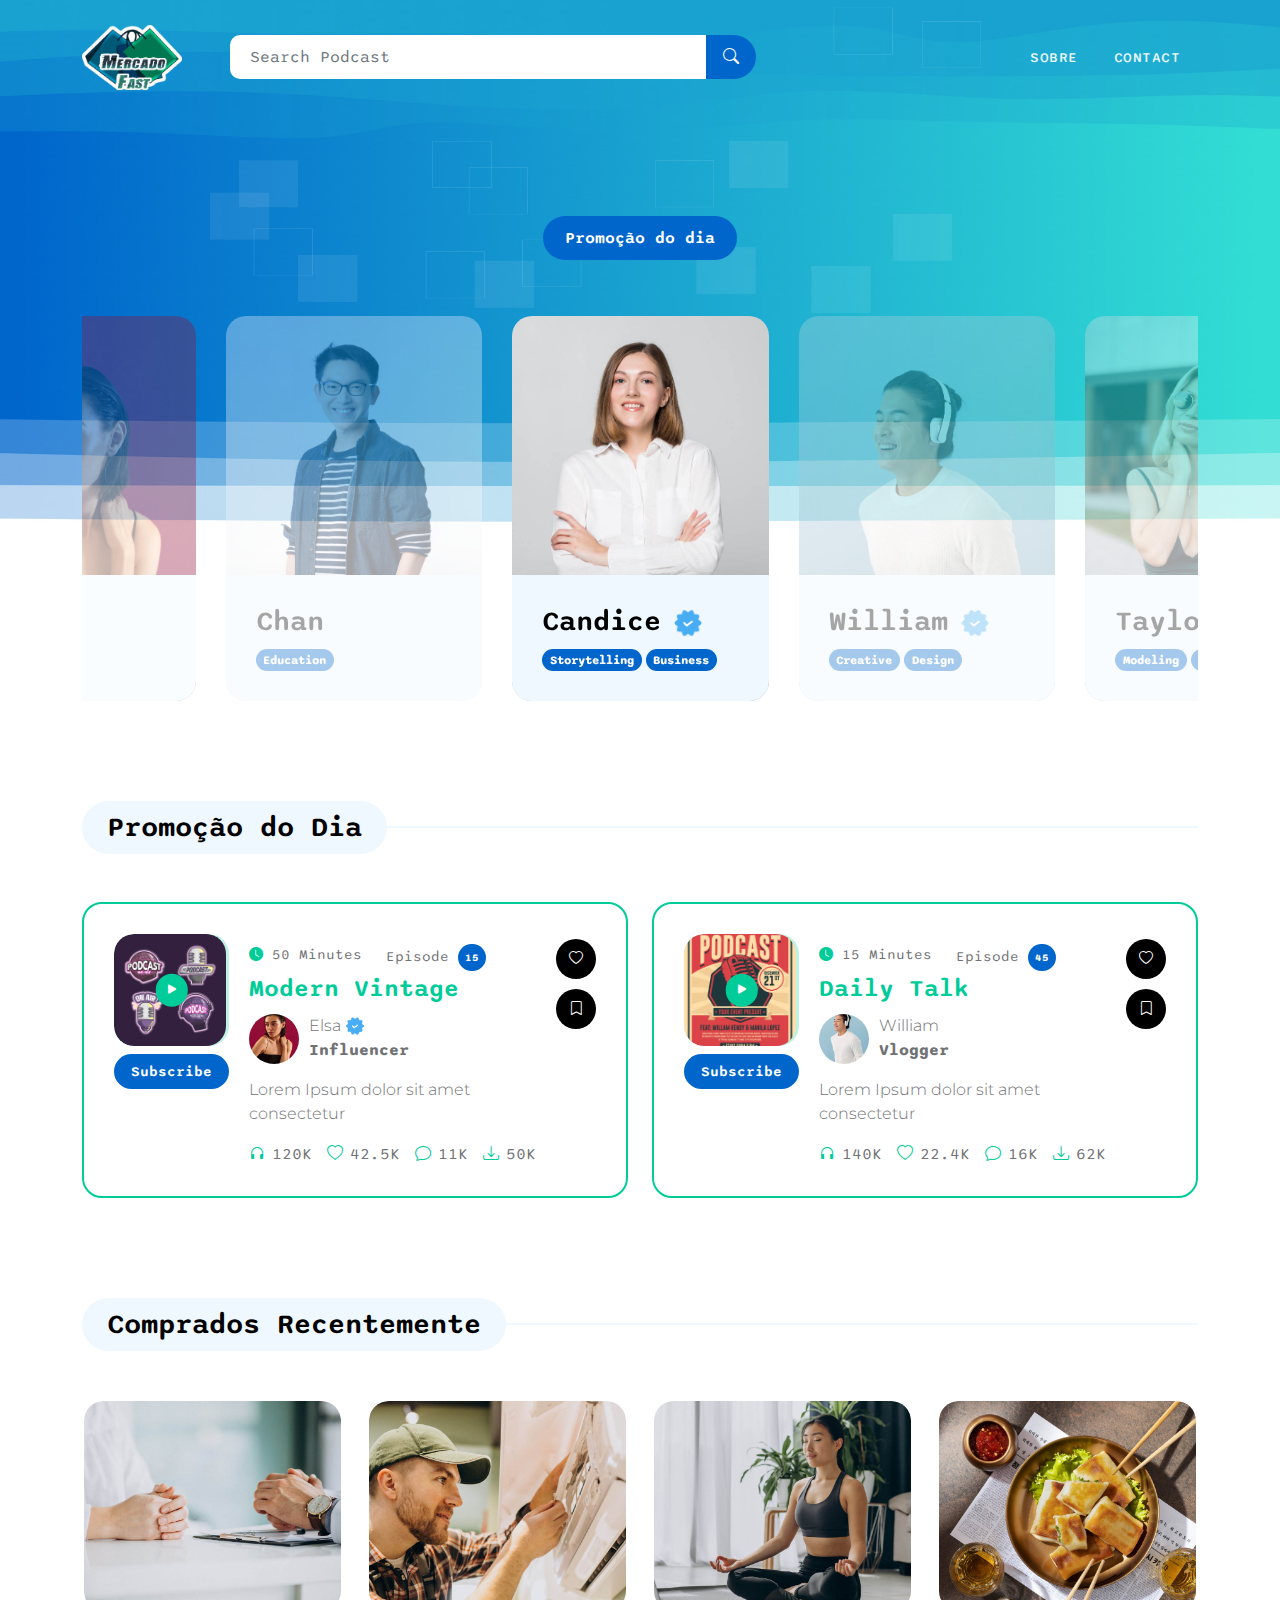
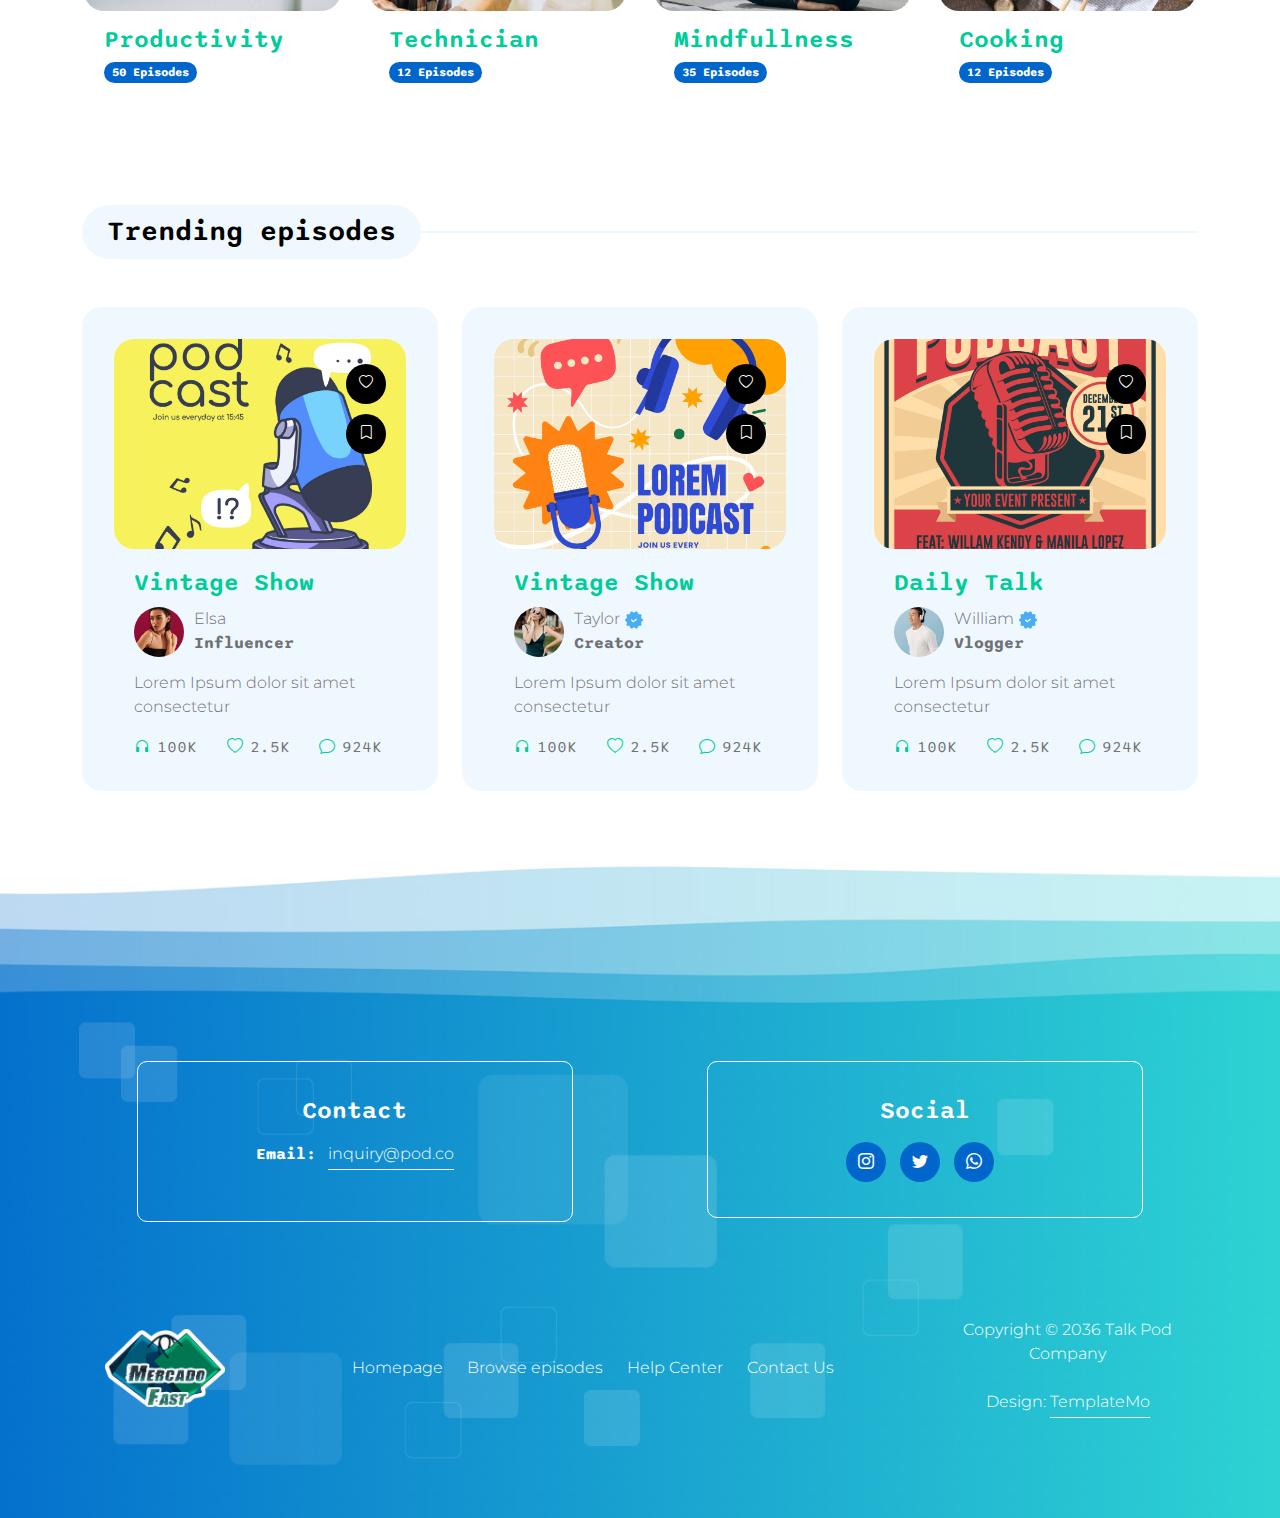
==== index.html @ 04ae6f3b "Edita logo, Edita index (borda sobre Social no footer)" ====
<!doctype html>
<html lang="en">
    <head>
        <meta charset="utf-8">
        <meta name="viewport" content="width=device-width, initial-scale=1">

        <meta name="description" content="">
        <meta name="author" content="www.mercadofast.com.br">

        <title>Mercado Fast</title>

        <!-- CSS FILES -->        
        <link rel="preconnect" href="https://fonts.googleapis.com">
        
        <link rel="preconnect" href="https://fonts.gstatic.com" crossorigin>

        <link href="https://fonts.googleapis.com/css2?family=Montserrat:wght@300;400&family=Sono:wght@200;300;400;500;700&display=swap" rel="stylesheet">
                        
        <link rel="stylesheet" href="css/bootstrap.min.css">

        <link rel="stylesheet" href="css/bootstrap-icons.css">

        <link rel="stylesheet" href="css/owl.carousel.min.css">
        
        <link rel="stylesheet" href="css/owl.theme.default.min.css">

        <link href="css/templatemo-pod-talk.css" rel="stylesheet">
        <!-- Add favicon-->
        

    </head>
    
    <body>

        <main>

            <nav class="navbar navbar-expand-lg">
                <div class="container">
                    <a class="navbar-brand me-lg-5 me-0" href="index.html">
                        <img src="images/logo.png" class="logo-image img-fluid" alt="logo-mercado-fast">
                    </a>

                    <form action="#" method="get" class="custom-form search-form flex-fill me-3" role="search">
                        <div class="input-group input-group-lg">    
                            <input name="search" type="search" class="form-control" id="search" placeholder="Search Podcast" aria-label="Search">

                            <button type="submit" class="form-control" id="submit">
                                <i class="bi-search"></i>
                            </button>
                        </div>
                    </form>
    
                    <button class="navbar-toggler" type="button" data-bs-toggle="collapse" data-bs-target="#navbarNav" aria-controls="navbarNav" aria-expanded="false" aria-label="Toggle navigation">
                        <span class="navbar-toggler-icon"></span>
                </button>
    
                    <div class="collapse navbar-collapse" id="navbarNav">
                        <ul class="navbar-nav ms-lg-auto">
                          
                            <li class="nav-item">
                                <a class="nav-link" href="about.html">Sobre</a>
                            </li>

                            <!-- <li class="nav-item dropdown">
                                <a class="nav-link dropdown-toggle" href="#" id="navbarLightDropdownMenuLink" role="button" data-bs-toggle="dropdown" aria-expanded="false">Pages</a>

                                <ul class="dropdown-menu dropdown-menu-light" aria-labelledby="navbarLightDropdownMenuLink">
                                    <li><a class="dropdown-item" href="listing-page.html">Listing Page</a></li>

                                    <li><a class="dropdown-item" href="detail-page.html">Detail Page</a></li>
                                </ul>
                            </li> -->
    
                            <li class="nav-item">
                                <a class="nav-link" href="contact.html">Contact</a>
                            </li>
                        </ul>

                        <!-- <div class="ms-4">
                            <a href="#section_3" class="btn custom-btn custom-border-btn smoothscroll">Get started</a>
                        </div> -->

                    </div>
                </div>
            </nav>
            

            <section class="hero-section">
                <div class="container">
                    <div class="row">

                        <div class="col-lg-12 col-12">
                            <div class="text-center mb-5 pb-2">
                               <!-- <h1 class="text-white">Listen to Pod Talk</h1> -->

                                <!-- <p class="text-white">Listen it everywhere. Explore your fav podcasts.</p> -->

                                <a href="#section_2" class="btn custom-btn smoothscroll mt-3">Promoção do dia</a>
                            </div>

                            <div class="owl-carousel owl-theme">
                                <div class="owl-carousel-info-wrap item">
                                    <img src="images/profile/smiling-business-woman-with-folded-hands-against-white-wall-toothy-smile-crossed-arms.jpg" class="owl-carousel-image img-fluid" alt="">

                                    <div class="owl-carousel-info">
                                        <h4 class="mb-2">
                                            Candice
                                            <img src="images/verified.png" class="owl-carousel-verified-image img-fluid" alt="">
                                        </h4>

                                        <span class="badge">Storytelling</span>

                                        <span class="badge">Business</span>
                                    </div>

                                    <div class="social-share">
                                        <ul class="social-icon">
                                            <li class="social-icon-item">
                                                <a href="#" class="social-icon-link bi-twitter"></a>
                                            </li>

                                            <li class="social-icon-item">
                                                <a href="#" class="social-icon-link bi-facebook"></a>
                                            </li>
                                        </ul>
                                    </div>
                                </div>

                                <div class="owl-carousel-info-wrap item">
                                    <img src="images/profile/handsome-asian-man-listening-music-through-headphones.jpg" class="owl-carousel-image img-fluid" alt="">

                                    <div class="owl-carousel-info">
                                        <h4 class="mb-2">
                                            William
                                            <img src="images/verified.png" class="owl-carousel-verified-image img-fluid" alt="">
                                        </h4>

                                        <span class="badge">Creative</span>

                                        <span class="badge">Design</span>
                                    </div>

                                    <div class="social-share">
                                        <ul class="social-icon">
                                            <li class="social-icon-item">
                                                <a href="#" class="social-icon-link bi-twitter"></a>
                                            </li>

                                            <li class="social-icon-item">
                                                <a href="#" class="social-icon-link bi-facebook"></a>
                                            </li>

                                            <li class="social-icon-item">
                                                <a href="#" class="social-icon-link bi-pinterest"></a>
                                            </li>
                                        </ul>
                                    </div>
                                </div>

                                <div class="owl-carousel-info-wrap item">
                                    <img src="images/profile/cute-smiling-woman-outdoor-portrait.jpg" class="owl-carousel-image img-fluid" alt="">

                                    <div class="owl-carousel-info">
                                        <h4 class="mb-2">Taylor</h4>

                                        <span class="badge">Modeling</span>

                                        <span class="badge">Fashion</span>
                                    </div>

                                    <div class="social-share">
                                        <ul class="social-icon">
                                            <li class="social-icon-item">
                                                <a href="#" class="social-icon-link bi-twitter"></a>
                                            </li>

                                            <li class="social-icon-item">
                                                <a href="#" class="social-icon-link bi-facebook"></a>
                                            </li>

                                            <li class="social-icon-item">
                                                <a href="#" class="social-icon-link bi-pinterest"></a>
                                            </li>
                                        </ul>
                                    </div>
                                </div>

                                <div class="owl-carousel-info-wrap item">
                                    <img src="images/profile/man-portrait.jpg" class="owl-carousel-image img-fluid" alt="">

                                    <div class="owl-carousel-info">
                                        <h4 class="mb-2">Nick</h4>

                                        <span class="badge">Acting</span>
                                    </div>

                                    <div class="social-share">
                                        <ul class="social-icon">
                                            <li class="social-icon-item">
                                                <a href="#" class="social-icon-link bi-instagram"></a>
                                            </li>

                                            <li class="social-icon-item">
                                                <a href="#" class="social-icon-link bi-youtube"></a>
                                            </li>
                                        </ul>
                                    </div>
                                </div>

                                <div class="owl-carousel-info-wrap item">
                                    <img src="images/profile/woman-posing-black-dress-medium-shot.jpg" class="owl-carousel-image img-fluid" alt="">

                                    <div class="owl-carousel-info">
                                        <h4 class="mb-2">
                                            Elsa
                                            <img src="images/verified.png" class="owl-carousel-verified-image img-fluid" alt="">
                                        </h4>

                                        <span class="badge">Influencer</span>
                                    </div>

                                    <div class="social-share">
                                        <ul class="social-icon">
                                            <li class="social-icon-item">
                                                <a href="#" class="social-icon-link bi-instagram"></a>
                                            </li>

                                            <li class="social-icon-item">
                                                <a href="#" class="social-icon-link bi-youtube"></a>
                                            </li>
                                        </ul>
                                    </div>
                                </div>

                                <div class="owl-carousel-info-wrap item">
                                    <img src="images/profile/smart-attractive-asian-glasses-male-standing-smile-with-freshness-joyful-casual-blue-shirt-portrait-white-background.jpg" class="owl-carousel-image img-fluid" alt="">

                                    <div class="owl-carousel-info">
                                        <h4 class="mb-2">Chan</h4>

                                        <span class="badge">Education</span>
                                    </div>

                                    <div class="social-share">
                                        <ul class="social-icon">
                                            <li class="social-icon-item">
                                                <a href="#" class="social-icon-link bi-linkedin"></a>
                                            </li>

                                            <li class="social-icon-item">
                                                <a href="#" class="social-icon-link bi-whatsapp"></a>
                                            </li>
                                        </ul>
                                    </div>
                                </div>
                            </div>
                        </div>

                    </div>
                </div>
            </section>


            <section class="latest-podcast-section section-padding pb-0" id="section_2">
                <div class="container">
                    <div class="row justify-content-center">

                        <div class="col-lg-12 col-12">
                            <div class="section-title-wrap mb-5">
                                <h4 class="section-title">Promoção do Dia</h4>
                            </div>
                        </div>

                        <div class="col-lg-6 col-12 mb-4 mb-lg-0">
                            <div class="custom-block d-flex">
                                <div class="">
                                    <div class="custom-block-icon-wrap">
                                        <div class="section-overlay"></div>
                                        <a href="detail-page.html" class="custom-block-image-wrap">
                                            <img src="images/podcast/11683425_4790593.jpg" class="custom-block-image img-fluid" alt="">

                                            <a href="#" class="custom-block-icon">
                                                <i class="bi-play-fill"></i>
                                            </a>
                                        </a>
                                    </div>

                                    <div class="mt-2">
                                        <a href="#" class="btn custom-btn">
                                            Subscribe
                                        </a>
                                    </div>
                                </div>

                                <div class="custom-block-info">
                                    <div class="custom-block-top d-flex mb-1">
                                        <small class="me-4">
                                            <i class="bi-clock-fill custom-icon"></i>
                                            50 Minutes
                                        </small>

                                        <small>Episode <span class="badge">15</span></small>
                                    </div>

                                    <h5 class="mb-2">
                                        <a href="detail-page.html">
                                            Modern Vintage
                                        </a>
                                    </h5>

                                    <div class="profile-block d-flex">
                                        <img src="images/profile/woman-posing-black-dress-medium-shot.jpg" class="profile-block-image img-fluid" alt="">

                                        <p>
                                            Elsa
                                            <img src="images/verified.png" class="verified-image img-fluid" alt="">
                                            <strong>Influencer</strong></p>
                                    </div>

                                    <p class="mb-0">Lorem Ipsum dolor sit amet consectetur</p>

                                    <div class="custom-block-bottom d-flex justify-content-between mt-3">
                                        <a href="#" class="bi-headphones me-1">
                                            <span>120k</span>
                                        </a>

                                        <a href="#" class="bi-heart me-1">
                                            <span>42.5k</span>
                                        </a>

                                        <a href="#" class="bi-chat me-1">
                                            <span>11k</span>
                                        </a>

                                        <a href="#" class="bi-download">
                                            <span>50k</span>
                                        </a>
                                    </div>
                                </div>

                                <div class="d-flex flex-column ms-auto">
                                    <a href="#" class="badge ms-auto">
                                        <i class="bi-heart"></i>
                                    </a>

                                    <a href="#" class="badge ms-auto">
                                        <i class="bi-bookmark"></i>
                                    </a>
                                </div>
                            </div>
                        </div>

                        <div class="col-lg-6 col-12">
                            <div class="custom-block d-flex">
                                <div class="">
                                    <div class="custom-block-icon-wrap">
                                        <div class="section-overlay"></div>
                                        <a href="detail-page.html" class="custom-block-image-wrap">
                                            <img src="images/podcast/12577967_02.jpg" class="custom-block-image img-fluid" alt="">

                                            <a href="#" class="custom-block-icon">
                                                <i class="bi-play-fill"></i>
                                            </a>
                                        </a>
                                    </div>

                                    <div class="mt-2">
                                        <a href="#" class="btn custom-btn">
                                            Subscribe
                                        </a>
                                    </div>
                                </div>

                                <div class="custom-block-info">
                                    <div class="custom-block-top d-flex mb-1">
                                        <small class="me-4">
                                            <i class="bi-clock-fill custom-icon"></i>
                                            15 Minutes
                                        </small>

                                        <small>Episode <span class="badge">45</span></small>
                                    </div>

                                    <h5 class="mb-2">
                                        <a href="detail-page.html">
                                            Daily Talk
                                        </a>
                                    </h5>

                                    <div class="profile-block d-flex">
                                        <img src="images/profile/handsome-asian-man-listening-music-through-headphones.jpg" class="profile-block-image img-fluid" alt="">

                                        <p>William
                                            <strong>Vlogger</strong></p>
                                    </div>

                                    <p class="mb-0">Lorem Ipsum dolor sit amet consectetur</p>

                                    <div class="custom-block-bottom d-flex justify-content-between mt-3">
                                        <a href="#" class="bi-headphones me-1">
                                            <span>140k</span>
                                        </a>

                                        <a href="#" class="bi-heart me-1">
                                            <span>22.4k</span>
                                        </a>

                                        <a href="#" class="bi-chat me-1">
                                            <span>16k</span>
                                        </a>

                                        <a href="#" class="bi-download">
                                            <span>62k</span>
                                        </a>
                                    </div>
                                </div>

                                <div class="d-flex flex-column ms-auto">
                                    <a href="#" class="badge ms-auto">
                                        <i class="bi-heart"></i>
                                    </a>

                                    <a href="#" class="badge ms-auto">
                                        <i class="bi-bookmark"></i>
                                    </a>
                                </div>
                            </div>
                        </div>

                    </div>
                </div>
            </section>


            <section class="topics-section section-padding pb-0" id="section_3">
                <div class="container">
                    <div class="row">

                        <div class="col-lg-12 col-12">
                            <div class="section-title-wrap mb-5">
                                <h4 class="section-title">Comprados Recentemente</h4>
                            </div>
                        </div>

                        <div class="col-lg-3 col-md-6 col-12 mb-4 mb-lg-0">
                            <div class="custom-block custom-block-overlay">
                                <a href="detail-page.html" class="custom-block-image-wrap">
                                    <img src="images/topics/physician-consulting-his-patient-clinic.jpg" class="custom-block-image img-fluid" alt="">
                                </a>

                                <div class="custom-block-info custom-block-overlay-info">
                                    <h5 class="mb-1">
                                        <a href="listing-page.html">
                                            Productivity
                                        </a>
                                    </h5>

                                    <p class="badge mb-0">50 Episodes</p>
                                </div>
                            </div>
                        </div>

                        <div class="col-lg-3 col-md-6 col-12 mb-4 mb-lg-0">
                            <div class="custom-block custom-block-overlay">
                                <a href="detail-page.html" class="custom-block-image-wrap">
                                    <img src="images/topics/repairman-doing-air-conditioner-service.jpg" class="custom-block-image img-fluid" alt="">
                                </a>

                                <div class="custom-block-info custom-block-overlay-info">
                                    <h5 class="mb-1">
                                        <a href="listing-page.html">
                                            Technician
                                        </a>
                                    </h5>

                                    <p class="badge mb-0">12 Episodes</p>
                                </div>
                            </div>
                        </div>

                        <div class="col-lg-3 col-md-6 col-12 mb-4 mb-lg-0">
                            <div class="custom-block custom-block-overlay">
                                <a href="detail-page.html" class="custom-block-image-wrap">
                                    <img src="images/topics/woman-practicing-yoga-mat-home.jpg" class="custom-block-image img-fluid" alt="">
                                </a>

                                <div class="custom-block-info custom-block-overlay-info">
                                    <h5 class="mb-1">
                                        <a href="listing-page.html">
                                            Mindfullness
                                        </a>
                                    </h5>

                                    <p class="badge mb-0">35 Episodes</p>
                                </div>
                            </div>
                        </div>

                        <div class="col-lg-3 col-md-6 col-12 mb-4 mb-lg-0">
                            <div class="custom-block custom-block-overlay">
                                <a href="detail-page.html" class="custom-block-image-wrap">
                                    <img src="images/topics/delicious-meal-with-sambal-arrangement.jpg" class="custom-block-image img-fluid" alt="">
                                </a>

                                <div class="custom-block-info custom-block-overlay-info">
                                    <h5 class="mb-1">
                                        <a href="listing-page.html">
                                            Cooking
                                        </a>
                                    </h5>

                                    <p class="badge mb-0">12 Episodes</p>
                                </div>
                            </div>
                        </div>

                    </div>
                </div>
            </section>


            <section class="trending-podcast-section section-padding">
                <div class="container">
                    <div class="row">

                        <div class="col-lg-12 col-12">
                            <div class="section-title-wrap mb-5">
                                <h4 class="section-title">Trending episodes</h4>
                            </div>
                        </div>

                        <div class="col-lg-4 col-12 mb-4 mb-lg-0">
                            <div class="custom-block custom-block-full">
                                <div class="custom-block-image-wrap">
                                    <a href="detail-page.html">
                                        <img src="images/podcast/27376480_7326766.jpg" class="custom-block-image img-fluid" alt="">
                                    </a>
                                </div>

                                <div class="custom-block-info">
                                    <h5 class="mb-2">
                                        <a href="detail-page.html">
                                            Vintage Show
                                        </a>
                                    </h5>

                                    <div class="profile-block d-flex">
                                        <img src="images/profile/woman-posing-black-dress-medium-shot.jpg" class="profile-block-image img-fluid" alt="">

                                        <p>Elsa
                                            <strong>Influencer</strong></p>
                                    </div>

                                    <p class="mb-0">Lorem Ipsum dolor sit amet consectetur</p>

                                    <div class="custom-block-bottom d-flex justify-content-between mt-3">
                                        <a href="#" class="bi-headphones me-1">
                                            <span>100k</span>
                                        </a>

                                        <a href="#" class="bi-heart me-1">
                                            <span>2.5k</span>
                                        </a>

                                        <a href="#" class="bi-chat me-1">
                                            <span>924k</span>
                                        </a>
                                    </div>
                                </div>

                                <div class="social-share d-flex flex-column ms-auto">
                                    <a href="#" class="badge ms-auto">
                                        <i class="bi-heart"></i>
                                    </a>

                                    <a href="#" class="badge ms-auto">
                                        <i class="bi-bookmark"></i>
                                    </a>
                                </div>
                            </div>
                        </div>

                        <div class="col-lg-4 col-12 mb-4 mb-lg-0">
                            <div class="custom-block custom-block-full">
                                <div class="custom-block-image-wrap">
                                    <a href="detail-page.html">
                                        <img src="images/podcast/27670664_7369753.jpg" class="custom-block-image img-fluid" alt="">
                                    </a>
                                </div>

                                <div class="custom-block-info">
                                    <h5 class="mb-2">
                                        <a href="detail-page.html">
                                            Vintage Show
                                        </a>
                                    </h5>

                                    <div class="profile-block d-flex">
                                        <img src="images/profile/cute-smiling-woman-outdoor-portrait.jpg" class="profile-block-image img-fluid" alt="">

                                        <p>
                                            Taylor
                                            <img src="images/verified.png" class="verified-image img-fluid" alt="">
                                            <strong>Creator</strong>
                                        </p>
                                    </div>

                                    <p class="mb-0">Lorem Ipsum dolor sit amet consectetur</p>

                                    <div class="custom-block-bottom d-flex justify-content-between mt-3">
                                        <a href="#" class="bi-headphones me-1">
                                            <span>100k</span>
                                        </a>

                                        <a href="#" class="bi-heart me-1">
                                            <span>2.5k</span>
                                        </a>

                                        <a href="#" class="bi-chat me-1">
                                            <span>924k</span>
                                        </a>
                                    </div>
                                </div>

                                <div class="social-share d-flex flex-column ms-auto">
                                    <a href="#" class="badge ms-auto">
                                        <i class="bi-heart"></i>
                                    </a>

                                    <a href="#" class="badge ms-auto">
                                        <i class="bi-bookmark"></i>
                                    </a>
                                </div>
                            </div>
                        </div>

                        <div class="col-lg-4 col-12">
                            <div class="custom-block custom-block-full">
                                <div class="custom-block-image-wrap">
                                    <a href="detail-page.html">
                                        <img src="images/podcast/12577967_02.jpg" class="custom-block-image img-fluid" alt="">
                                    </a>
                                </div>

                                <div class="custom-block-info">
                                    <h5 class="mb-2">
                                        <a href="detail-page.html">
                                            Daily Talk
                                        </a>
                                    </h5>

                                    <div class="profile-block d-flex">
                                        <img src="images/profile/handsome-asian-man-listening-music-through-headphones.jpg" class="profile-block-image img-fluid" alt="">

                                        <p>
                                            William
                                            <img src="images/verified.png" class="verified-image img-fluid" alt="">
                                            <strong>Vlogger</strong></p>
                                    </div>

                                    <p class="mb-0">Lorem Ipsum dolor sit amet consectetur</p>

                                    <div class="custom-block-bottom d-flex justify-content-between mt-3">
                                        <a href="#" class="bi-headphones me-1">
                                            <span>100k</span>
                                        </a>

                                        <a href="#" class="bi-heart me-1">
                                            <span>2.5k</span>
                                        </a>

                                        <a href="#" class="bi-chat me-1">
                                            <span>924k</span>
                                        </a>
                                    </div>
                                </div>

                                <div class="social-share d-flex flex-column ms-auto">
                                    <a href="#" class="badge ms-auto">
                                        <i class="bi-heart"></i>
                                    </a>

                                    <a href="#" class="badge ms-auto">
                                        <i class="bi-bookmark"></i>
                                    </a>
                                </div>
                            </div>
                        </div>

                    </div>
                </div>
            </section>
        </main>


        <footer class="site-footer text-center">   
            <div class="container text-center">
                <div class="row">

                    <div class="col-lg-6 col-12 mb-6 mb-lg-0 ">
                        
                        <div class="subscribe-form-wrap mb-5">
                            <!-- <h6>Subscribe. Every weekly.</h6>

                            <form class="custom-form subscribe-form" action="#" method="get" role="form">
                                <input type="email" name="subscribe-email" id="subscribe-email" pattern="[^ @]*@[^ @]*" class="form-control" placeholder="Email Address" required="">

                                <div class="col-lg-12 col-12">
                                    <button type="submit" class="form-control" id="submit">Subscribe</button>
                                </div>
                            </form> -->
                            <h5 class="site-footer-title mb-3 ">Contact</h5>

                            <!-- <p class="mb-2"><strong class="d-inline me-2">Phone:</strong> 010-020-0340</p>
                            -->
                            <p>
                                <strong class="d-inline me-2">Email:</strong>
                                <a href="#">inquiry@pod.co</a> 
                            </p>
                        
                        </div>
                   
                    </div>

                    <div class="col-lg-6 col-12 mb-6 mb-lg-0">
                        <!-- ess parte comentada foi copiada para div de cima -->
                        <!-- <h6 class="site-footer-title mb-3 mt-5">Contact</h6>

                        <p class="mb-2"><strong class="d-inline me-2">Phone:</strong> 010-020-0340</p>

                        <p>
                            <strong class="d-inline me-2">Email:</strong>
                            <a href="#">inquiry@pod.co</a> 
                        </p> -->
                       
                        
                            <div class="subscribe-form-wrap">
                                <h5 class="site-footer-title mb-3">Social</h5>
    
                                <ul class="social-icon">
                                    <li class="social-icon-item">
                                        <a href="#" class="social-icon-link bi-instagram"></a>
                                    </li>
    
                                    <li class="social-icon-item">
                                        <a href="#" class="social-icon-link bi-twitter"></a>
                                    </li>
    
                                    <li class="social-icon-item">
                                        <a href="#" class="social-icon-link bi-whatsapp"></a>
                                    </li>
                                </ul>
                                
                            </div>
    
                    </div>

                    <div class="col-lg-3 col-12 mb-3 mb-lg-0">
                        <!-- <h6 class="site-footer-title mb-3">Download Mobile</h6> -->

                        <!-- <div class="site-footer-thumb mb-4 pb-2">
                            <div class="d-flex flex-wrap">
                                <a href="#">
                                    <img src="images/app-store.png" class="me-3 mb-2 mb-lg-0 img-fluid" alt="">
                                </a>

                                <a href="#">
                                    <img src="images/play-store.png" class="img-fluid" alt="">
                                </a>
                            </div>
                        </div> -->
                    </div>

                </div> <!-- fim row -->

            </div> <!-- fim container -->


            <div class="container pt-5">
                <div class="row align-items-center">

                    <div class="col-lg-2 col-md-3 col-12">
                        <a class="navbar-brand" href="index.html">
                            <img src="images/logo.png" class="logo-image img-fluid" alt="templatemo pod talk">
                        </a>
                    </div>

                    <div class="col-lg-7 col-md-9 col-12">
                        <ul class="site-footer-links">
                            <li class="site-footer-link-item">
                                <a href="#" class="site-footer-link">Homepage</a>
                            </li>

                            <li class="site-footer-link-item">
                                <a href="#" class="site-footer-link">Browse episodes</a>
                            </li>

                            <li class="site-footer-link-item">
                                <a href="#" class="site-footer-link">Help Center</a>
                            </li>

                            <li class="site-footer-link-item">
                                <a href="#" class="site-footer-link">Contact Us</a>
                            </li>
                        </ul>
                    </div>

                    <div class="col-lg-3 col-12">
                        <p class="copyright-text mb-0">Copyright © 2036 Talk Pod Company
                        <br><br>
                        Design: <a rel="nofollow" href="https://templatemo.com/page/1" target="_parent">TemplateMo</a></p>
                    </div>
                </div>
            </div>
        </footer>


        <!-- JAVASCRIPT FILES -->
        <script src="js/jquery.min.js"></script>
        <script src="js/bootstrap.bundle.min.js"></script>
        <script src="js/owl.carousel.min.js"></script>
        <script src="js/custom.js"></script>

    </body>
</html>
---- css/templatemo-pod-talk.css ----
/*

TemplateMo 584 Pod Talk

https://templatemo.com/tm-584-pod-talk

*/



/*---------------------------------------
  CUSTOM PROPERTIES ( VARIABLES )             
-----------------------------------------*/
:root {
  --white-color:                  #ffffff;
  --primary-color:                #00CC99;
  --secondary-color:              #0066CC;
  --section-bg-color:             #f0f8ff;
  --custom-btn-bg-color:          #0066CC;
  --custom-btn-bg-hover-color:    #00CC99;
  --dark-color:                   #000000;
  --p-color:                      #717275;
  --border-color:                 #7fffd4;
  --link-hover-color:             #0066CC;

  --body-font-family:             'Montserrat', sans-serif;
  --title-font-family:            'Sono', sans-serif;

  --h1-font-size:                 58px;
  --h2-font-size:                 46px;
  --h3-font-size:                 32px;
  --h4-font-size:                 28px;
  --h5-font-size:                 24px;
  --h6-font-size:                 22px;
  --p-font-size:                  16px;
  --menu-font-size:               14px;

  --border-radius-large:          100px;
  --border-radius-medium:         20px;
  --border-radius-small:          10px;

  --font-weight-light:            300;
  --font-weight-normal:           400;
  --font-weight-medium:           500;
  --font-weight-semibold:         600;
  --font-weight-bold:             700;
}

body {
  background-color: var(--white-color);
  font-family: var(--body-font-family); 
}


/*---------------------------------------
  TYPOGRAPHY               
-----------------------------------------*/

h2,
h3,
h4,
h5,
h6 {
  color: var(--dark-color);
}

h1,
h2,
h3,
h4,
h5,
h6 {
  font-family: var(--title-font-family); 
  font-weight: var(--font-weight-semibold);
}

h1 {
  font-size: var(--h1-font-size);
  font-weight: var(--font-weight-bold);
}

h2 {
  font-size: var(--h2-font-size);
  font-weight: var(--font-weight-bold);
}

h3 {
  font-size: var(--h3-font-size);
}

h4 {
  font-size: var(--h4-font-size);
}

h5 {
  font-size: var(--h5-font-size);
}

h6 {
  font-size: var(--h6-font-size);
}

p {
  color: var(--p-color);
  font-size: var(--p-font-size);
  font-weight: var(--font-weight-light);
}

ul li {
  color: var(--p-color);
  font-size: var(--p-font-size);
  font-weight: var(--font-weight-light);
}

a, 
button {
  touch-action: manipulation;
  transition: all 0.3s;
}

a {
  display: inline-block;
  color: var(--primary-color);
  text-decoration: none;
}

a:hover {
  color: var(--link-hover-color);
}

b,
strong {
  font-weight: var(--font-weight-bold);
}

::selection {
  background-color: var(--primary-color);
  color: var(--white-color);
}


/*---------------------------------------
  SECTION               
-----------------------------------------*/
.section-title-wrap {
  position: relative;
}

.section-title-wrap::after {
  content: "";
  background: var(--section-bg-color);
  width: 100%;
  height: 2px;
  position: absolute;
  top: 50%;
  left: 50%;
  transform: translate(-50%, -50%);
  pointer-events: none;
}

.section-title {
  background: var(--section-bg-color);
  border-radius: var(--border-radius-large);
  display: inline-block;
  position: relative;
  z-index: 2;
  margin-bottom: 0;
  padding: 10px 25px;
}

.section-padding {
  padding-top: 100px;
  padding-bottom: 100px;
}

main {
  position: relative;
  z-index: 1;
}

.section-bg {
  background-color: var(--section-bg-color);
}

.section-overlay {
  background-color: var(--primary-color);
  position: absolute;
  top: 0;
  left: 0;
  pointer-events: none;
  width: 100%;
  height: 100%;
  opacity: 0.85;
}

.section-overlay + .container {
  position: relative;
}


/*---------------------------------------
  CUSTOM ICON COLOR               
-----------------------------------------*/
.custom-icon {
  color: var(--primary-color);
}


/*---------------------------------------
  CUSTOM BUTTON               
-----------------------------------------*/
.custom-btn {
  background: var(--custom-btn-bg-color);
  border: 2px solid transparent;
  border-radius: var(--border-radius-large);
  color: var(--white-color);
  font-family: var(--title-font-family);
  font-size: var(--p-font-size);
  font-weight: var(--font-weight-semibold);
  line-height: normal;
  transition: all 0.3s;
  padding: 10px 20px;
}

.custom-btn:hover {
  background: var(--custom-btn-bg-hover-color);
  color: var(--white-color);
}

.custom-border-btn {
  background: transparent;
  border: 2px solid var(--custom-btn-bg-color);
  color: var(--custom-btn-bg-color);
}

.custom-border-btn:hover {
  background: var(--custom-btn-bg-color);
  border-color: transparent;
  color: var(--primary-color);
}

.custom-btn-bg-white {
  border-color: var(--white-color);
  color: var(--white-color);
}


/*---------------------------------------
  SITE HEADER              
-----------------------------------------*/
.site-header {
  background-image: url('../images/templatemo-wave-header.jpg'), linear-gradient(#348CD2, #FFFFFF);;
  background-repeat: no-repeat;
  background-size: cover;
  background-position: center;
  min-height: 480px;
  position: relative;
}

.site-header h2 {
  color: var(--white-color);
}


/*---------------------------------------
  NAVIGATION              
-----------------------------------------*/
.navbar {
  background-color: transparent;
  position: absolute;
  top: 0;
  right: 0;
  left: 0;
  z-index: 9;
  padding-top: 20px;
  padding-bottom: 20px;
}

.navbar .navbar-brand,
.navbar .navbar-brand:hover {
  color: var(--white-color);
}

.navbar .logo-image {
  width: 100px;
}

.logo-image {
  width: 120px;
  height: auto;
}

.navbar-brand,
.navbar-brand:hover {
  font-size: var(--h3-font-size);
  font-weight: var(--font-weight-bold);
  display: inline-block;
}

.navbar-brand span {
  font-family: var(--title-font-family);
}

.navbar-nav .nav-link {
  display: inline-block;
  color: var(--section-bg-color);
  font-family: var(--title-font-family); 
  font-size: var(--menu-font-size);
  font-weight: var(--font-weight-medium);
  text-transform: uppercase;
  letter-spacing: 0.5px;
  position: relative;
  padding-top: 15px;
  padding-bottom: 15px;
}

.navbar-expand-lg .navbar-nav .nav-link {
  padding-right: 18px;
  padding-left: 18px;
}

.navbar-nav .nav-link.active, 
.navbar-nav .nav-link:hover {
  color: var(--secondary-color);
}

.navbar .dropdown-menu {
  background: var(--white-color);
  box-shadow: 0 1rem 3rem rgba(0,0,0,.175);
  border: 0;
  display: inherit;
  opacity: 0;
  min-width: 9rem;
  margin-top: 20px;
  padding: 13px 0 10px 0;
  transition: all 0.3s;
  pointer-events: none;
}

.navbar .dropdown-menu::before {
  content: "";
  width: 0;
  height: 0;
  border-left: 20px solid transparent;
  border-right: 20px solid transparent;
  border-bottom: 15px solid var(--white-color);
  position: absolute;
  top: -10px;
  left: 10px;
}

.navbar .dropdown-item {
  display: inline-block;
  color: var(--p-bg-color);
  font-family: var(--title-font-family); 
  font-size: var(--menu-font-size);
  font-weight: var(--font-weight-medium);
  text-transform: uppercase;
  letter-spacing: 0.5px;
  position: relative;
}

.navbar .dropdown-item.active, 
.navbar .dropdown-item:active,
.navbar .dropdown-item:focus, 
.navbar .dropdown-item:hover {
  background: transparent;
  color: var(--secondary-color);
}

.navbar .dropdown-toggle::after {
  content: "\f282";
  display: inline-block;
  font-family: bootstrap-icons !important;
  font-size: var(--menu-font-size);
  font-style: normal;
  font-weight: normal !important;
  font-variant: normal;
  text-transform: none;
  line-height: 1;
  vertical-align: -.125em;
  -webkit-font-smoothing: antialiased;
  -moz-osx-font-smoothing: grayscale;
  position: relative;
  left: 2px;
  border: 0;
}

@media screen and (min-width: 992px) {
  .navbar .dropdown:hover .dropdown-menu {
    opacity: 1;
    margin-top: 0;
    pointer-events: auto;
  }
}

.navbar .custom-border-btn {
  border-color: var(--white-color);
  color: var(--white-color);
}

.navbar .custom-border-btn:hover {
  background: var(--white-color);
  color: var(--secondary-color);
}

.navbar-toggler {
  border: 0;
  padding: 0;
  cursor: pointer;
  margin: 0;
  width: 30px;
  height: 35px;
  outline: none;
}

.navbar-toggler:focus {
  outline: none;
  box-shadow: none;
}

.navbar-toggler[aria-expanded="true"] .navbar-toggler-icon {
  background: transparent;
}

.navbar-toggler[aria-expanded="true"] .navbar-toggler-icon:before,
.navbar-toggler[aria-expanded="true"] .navbar-toggler-icon:after {
  transition: top 300ms 50ms ease, -webkit-transform 300ms 350ms ease;
  transition: top 300ms 50ms ease, transform 300ms 350ms ease;
  transition: top 300ms 50ms ease, transform 300ms 350ms ease, -webkit-transform 300ms 350ms ease;
  top: 0;
}

.navbar-toggler[aria-expanded="true"] .navbar-toggler-icon:before {
  transform: rotate(45deg);
}

.navbar-toggler[aria-expanded="true"] .navbar-toggler-icon:after {
  transform: rotate(-45deg);
}

.navbar-toggler .navbar-toggler-icon {
  background: var(--white-color);
  transition: background 10ms 300ms ease;
  display: block;
  width: 30px;
  height: 2px;
  position: relative;
}

.navbar-toggler .navbar-toggler-icon:before,
.navbar-toggler .navbar-toggler-icon:after {
  transition: top 300ms 350ms ease, -webkit-transform 300ms 50ms ease;
  transition: top 300ms 350ms ease, transform 300ms 50ms ease;
  transition: top 300ms 350ms ease, transform 300ms 50ms ease, -webkit-transform 300ms 50ms ease;
  position: absolute;
  right: 0;
  left: 0;
  background: var(--white-color);
  width: 30px;
  height: 2px;
  content: '';
}

.navbar-toggler .navbar-toggler-icon::before {
  top: -8px;
}

.navbar-toggler .navbar-toggler-icon::after {
  top: 8px;
}


/*---------------------------------------
  CAROUSEL        
-----------------------------------------*/
.hero-section {
  background-image: url('../images/templatemo-wave-banner.jpg'), linear-gradient(#348CD2, #FFFFFF);
  background-repeat: no-repeat;
  background-size: 108% 76%;
  background-position: top;
  padding-top: 200px;
}

.owl-carousel {
  text-align: center;
}

.owl-carousel-image {
  display: block;
}

.owl-carousel .owl-item .owl-carousel-verified-image {
  display: inline-block;
  width: 30px;
  height: auto;
  position: relative;
  right: 5px;
}

.verified-image {
  display: inline-block;
  width: 20px;
  height: auto;
}

.owl-carousel .owl-item {
  opacity: 0.35;
}

.owl-carousel .owl-item.active.center {
  opacity: 1;
}

.owl-carousel-info-wrap {
  border-radius: var(--border-radius-medium);
  position: relative;
  overflow: hidden;
  text-align: left;
}

.owl-carousel-info {
  background-color: var(--section-bg-color);
  box-shadow: 0 1rem 3rem rgba(0,0,0,.175);
  position: absolute;
  bottom: 0;
  right: 0;
  left: 0;
  padding: 30px;
}

.badge {
  background-color: var(--custom-btn-bg-color);
  font-family: var(--title-font-family);
  border-radius: var(--border-radius-large);
  color: var(--white-color);
  padding-bottom: 5px;
}

.owl-carousel-info-wrap .social-share,
.team-thumb .social-share {
  position: absolute;
  right: 0;
  bottom: 0;
}

.owl-carousel-info-wrap .social-icon,
.team-thumb .social-icon {
  opacity: 0;
  transition: all 0.3s ease;
  transform: translateX(0);
  padding-right: 20px;
  padding-left: 20px;
}

.owl-carousel .owl-item.active.center .owl-carousel-info-wrap:hover .social-icon,
.team-thumb:hover .social-icon {
  transform: translateY(-100%);
  opacity: 1;
}

.owl-carousel-info-wrap .social-icon-item,
.owl-carousel-info-wrap .social-icon-link,
.team-thumb .social-icon-item,
.team-thumb .social-icon-link {
  display: block;
  margin-bottom: 10px;
  margin-left: auto;
}

.owl-carousel-info-wrap .social-icon-link {
  margin-top: 5px;
  margin-bottom: 5px;
}

.owl-carousel .owl-dots {
  background-color: var(--white-color);
  box-shadow: 0 1rem 3rem rgba(0,0,0,.175);
  border-radius: var(--border-radius-large);
  display: none; /*inline-block */
  margin: auto;
  margin-top: 40px;
  padding: 15px 25px;
  padding-bottom: 40px;
}

.owl-theme .owl-nav.disabled+.owl-dots {
  margin-top: 40px;
}

.owl-theme .owl-dots .owl-dot.active span, 
.owl-theme .owl-dots .owl-dot:hover span {
  background: var(--secondary-color);
}


/*---------------------------------------
  CUSTOM BLOCK              
-----------------------------------------*/
.custom-block {
  border: 2px solid var(--primary-color);
  border-radius: var(--border-radius-medium);
  position: relative;
  overflow: hidden;
  padding: 30px;
  transition: all 0.3s ease;
}

.custom-block:hover {
  background: var(--white-color);
  box-shadow: 0 1rem 3rem rgba(0,0,0,.175);
  border-color: transparent;
  transform: translateY(-3px);
}

.custom-block-info {
  display: block;
  padding: 10px 20px;
  padding-bottom: 0;
}

.custom-block-image-wrap {
  position: relative;
  display: block;
  height: 100%;
}

.custom-block-image-wrap > a {
  display: block;
}

.custom-block-image {
  border-radius: var(--border-radius-medium);
  display: block;
  width: 112px;
  height: 112px;
  object-fit: cover;
}

.custom-block-image-detail-page .custom-block-image {
  width: 100%;
  height: 212px;
}

.custom-block .custom-block-icon {
  position: absolute;
  top: 50%;
  left: 50%;
  transform: translate(-50%, -50%);
}

.custom-block-icon-wrap {
  border-radius: var(--border-radius-medium);
  position: relative;
  overflow: hidden;
}

.custom-block-icon-wrap .section-overlay {
  opacity: 0.25;
}

.custom-block-btn-group {
  position: absolute;
  bottom: 0;
  right: 0;
  left: 0;
  margin: 20px;
}

.custom-block-btn-group .custom-block-icon {
  position: relative;
  top: 0;
  left: 0;
  transform: none;
}

.custom-block-icon {
  background: var(--primary-color);
  border-radius: var(--border-radius-medium);
  font-size: var(--p-font-size);
  color: var(--white-color);
  text-align: center;
  width: 32.5px;
  height: 32.5px;
  line-height: 32.5px;
  transition: all 0.3s;
}

.custom-block-icon:hover {
  background: var(--secondary-color);
  color: var(--white-color);
}

.custom-block .custom-btn {
  font-size: var(--menu-font-size);
  padding: 7px 15px;
}

.custom-block .custom-block-info + div .badge {
  background-color: var(--dark-color);
  color: var(--white-color);
  border-radius: 50px !important;
  font-size: var(--menu-font-size);
  display: flex;
  justify-content: center;
  text-align: center;
  width: 40px;
  height: 40px;
  line-height: 30px;
  margin-top: 5px;
  margin-bottom: 5px;
}

.custom-block .custom-block-info + div .badge:hover {
  background-color: var(--secondary-color);
}

.custom-block-full {
  background-color: var(--section-bg-color);
  border-color: transparent;
}

.custom-block-full:hover {
  border-color: var(--primary-color);
}

.custom-block-full .custom-block-info {
  padding: 20px;
  padding-bottom: 0;
}

.custom-block-full .custom-block-image {
  width: 100%;
  height: 210px;
}

.custom-block-full .social-share {
  position: absolute;
  top: 0;
  right: 0;
  margin: 50px;
}

.custom-block-top small {
  color: var(--p-color);
  font-family: var(--title-font-family);
}

.custom-block-top .badge {
  background-color: var(--secondary-color);
  color: var(--white-color);
  display: inline-block;
  vertical-align: middle;
  height: 26.64px;
  line-height: 20px;
}

.custom-block-bottom a:hover span {
  color: var(--primary-color);
}

.custom-block-bottom a span {
  font-family: var(--title-font-family);
  color: var(--p-color);
  text-transform: uppercase;
  margin-left: 3px;
}

.custom-block-overlay {
  border-color: transparent;
  padding: 0;
}

.custom-block-overlay .custom-block-image {
  margin: auto;
  width: 100%;
  height: 210px;
  transition: all 0.3s;
}

.custom-block-overlay:hover .custom-block-image {
  padding: 15px;
  padding-bottom: 0;
}

.custom-block-overlay-info {
  padding: 15px 20px 20px 20px;
}


/*---------------------------------------
  PROIFLE BLOCK               
-----------------------------------------*/
.profile-block {
  margin-top: 10px;
}

.profile-block-image {
  border-radius: var(--border-radius-large);
  width: 50px;
  height: 50px;
  object-fit: cover;
  margin-right: 10px;
}

.profile-block p strong {
  display: block;
  font-family: var(--title-font-family);
}

.profile-detail-block {
  border: 1px solid #dee2e6;
  border-radius: var(--border-radius-large);
  padding: 25px 35px;
}

.profile-detail-block p {
  margin-bottom: 0;
}


/*---------------------------------------
  ABOUT & TEAM SECTION               
-----------------------------------------*/
.about-image {
  border-radius: var(--border-radius-medium);
  display: block;
}

.team-thumb {
  border-radius: var(--border-radius-medium);
  position: relative;
  overflow: hidden;
}

.team-info {
  background-color: var(--white-color);
  position: absolute;
  bottom: 0;
  right: 0;
  left: 0;
  padding: 30px;
}


/*---------------------------------------
  PAGINATION               
-----------------------------------------*/
.pagination {
  border: 1px solid #dee2e6;
  border-radius: var(--border-radius-large);
  padding: 20px;
}

.page-link {
  border: 0;
  border-radius: var(--border-radius-small);
  color: var(--p-color);
  font-family: var(--title-font-family);
  margin: 0 5px;
  padding: 10px 20px;
}

.page-link:hover,
.page-item:first-child .page-link:hover,
.page-item:last-child .page-link:hover {
  background-color: var(--secondary-color);
  color: var(--white-color);
}

.page-item:first-child .page-link {
  margin-right: 10px;
}

.active>.page-link, .page-link.active {
  background-color: var(--secondary-color);
  border-color: var(--secondary-color);
}


/*---------------------------------------
  CONTACT               
-----------------------------------------*/
.contact-info p strong {
  font-family: var(--title-font-family);
  min-width: 90px;
}

.contact-info p a {
  color: var(--p-color);
  border-bottom: 1px solid;
  padding-bottom: 3px;
}

.contact-info p a:hover {
  color: var(--secondary-color);
}

.google-map {
  border-radius: var(--border-radius-medium);
}

.contact-form .form-floating>textarea {
  border-radius: var(--border-radius-medium);
  height: 150px;
}


/*---------------------------------------
  SUBSCRIBE FORM               
-----------------------------------------*/
.subscribe-form-wrap {
  border: 1px solid var(--white-color);
  border-radius: var(--border-radius-small);
  width: 80%;
  text-align: center;
  display: inline-block;
  top: 12px;
  padding: 35px;
}

.subscribe-form-wrap h6 {
  background: var(--white-color);
  border-radius: var(--border-radius-medium);
  color: var(--primary-color);
  text-align: center;
  position: relative;
  bottom: 55px;
  margin-bottom: -25px;
  padding: 8px;
}

.subscribe-form #subscribe-email {
  border: 0;
  border-radius: 10px 10px 0 0;
  margin-bottom: 0;
}

.subscribe-form #submit {
  border-radius: 0 0 10px 10px;
}


/*---------------------------------------
  CUSTOM FORM               
-----------------------------------------*/
.custom-form .form-control {
  border-radius: var(--border-radius-small);
  color: var(--p-color);
  font-family: var(--title-font-family);
  font-size: var(--p-font-size);
  margin-bottom: 24px;
  padding-top: 10px;
  padding-bottom: 10px;
  padding-left: 20px;
  outline: none;
}

.form-floating>label {
  padding-left: 20px;
}

.custom-form button[type="submit"] {
  background: var(--custom-btn-bg-color);
  border: none;
  border-radius: var(--border-radius-large);
  color: var(--white-color);
  font-family: var(--title-font-family);
  font-size: var(--p-font-size);
  font-weight: var(--font-weight-semibold);
  transition: all 0.3s;
  margin-bottom: 0;
}

.custom-form button[type="submit"]:hover,
.custom-form button[type="submit"]:focus {
  background: var(--custom-btn-bg-hover-color);
  border-color: transparent;
}


/*---------------------------------------
  SEARCH FORM               
-----------------------------------------*/
.search-form .form-control {
  border: 0;
  margin-bottom: 0;
}

.search-form button[type="submit"] {
  background: var(--secondary-color);
  border-color: var(--secondary-color);
  max-width: 50px;
  height: 100%;
  padding-left: 15px;
}

.search-form button[type="submit"]:hover {
  background: var(--primary-color);
}


/*---------------------------------------
  SITE FOOTER              
-----------------------------------------*/
.site-footer {
  background-image: url('../images/templatemo-wave-footer.jpg'), linear-gradient(#FFFFFF, #348CD2);
  background-repeat: no-repeat;
  background-size: cover;
  background-position: center;
  margin-top: -80px;
  padding-top: 100px;
  padding-bottom: 150px;
}

.site-footer > .container {
  position: relative;
  top: 50px;
  padding-top: 100px;
}

.site-footer-title,
.site-footer p {
  color: var(--white-color);
}

.site-footer p strong {
  font-family: var(--title-font-family);
}

.site-footer p a {
  color: var(--white-color);
  border-bottom: 1px solid;
  padding-bottom: 3px;
}

.site-footer p a:hover {
  color: var(--secondary-color);
}

.site-footer-thumb a img {
  display: block;
  width: 120px;
  min-width: 120px;
  height: auto;
}

.site-footer-links {
  margin-bottom: 0;
  padding-left: 0;
}

.site-footer-link-item {
  display: inline-block;
  list-style: none;
  margin-right: 10px;
  margin-left: 10px;
}

.site-footer-link {
  color: var(--white-color);
  font-size: var(--p-font-size);
  line-height: inherit;
}


/*---------------------------------------
  SOCIAL ICON               
-----------------------------------------*/
.social-icon {
  margin: 0;
  padding: 0;
}

.social-icon-item {
  list-style: none;
  display: inline-block;
  vertical-align: top;
}

.social-icon-link {
  background: var(--secondary-color);
  border-radius: var(--border-radius-large);
  color: var(--white-color);
  font-size: var(--p-font-size);
  display: block;
  margin-right: 10px;
  text-align: center;
  width: 40px;
  height: 40px;
  line-height: 40px;
  transition: background 0.2s, color 0.2s;
}

.social-icon-link:hover {
  background: var(--primary-color);
  color: var(--white-color);
}


/*---------------------------------------
  RESPONSIVE STYLES               
-----------------------------------------*/
@media screen and (min-width: 2160px) {
	.hero-section {
	  background-size: 100% 90%;
	}
}


@media screen and (min-width: 1600px) {
  .site-footer {
    padding-top: 250px;
  }
}

@media screen and (max-width: 1240px) {
	.hero-section {
	  background-size: 116%;
	}
}



@media screen and (max-width: 991px) {
  .site-footer-title{
    margin-top: 5%;

  }

  h1 {
    font-size: 48px;
  }

  h2 {
    font-size: 36px;
  }

  h3 {
    font-size: 32px;
  }

  h4 {
    font-size: 28px;
  }

  h5 {
    font-size: 20px;
  }

  h6 {
    font-size: 18px;
  }
  
  .hero-section {
	  background-size: 160% 66%; 
	
	}

  .section-padding {
    padding-top: 50px;
    padding-bottom: 50px;
  }

  .navbar-nav {
    background-color: rgba(255, 255, 255, 1.1);
    border-radius: var(--border-radius-medium);
    padding: 30px;
  }

  .navbar-nav .nav-link {
    padding: 5px 0;
    color: var(--primary-color);
  }

  .navbar-nav .dropdown-menu {
    position: relative;
    left: 10px;
    opacity: 1;
    pointer-events: auto;
    max-width: 155px;
    margin-top: 10px;
    margin-bottom: 15px;
  }

  .navbar-expand-lg .navbar-nav {
    padding-bottom: 20px;
  }

  .nav-tabs .nav-link:first-child {
    margin-right: 5px;
  }

  .nav-tabs .nav-link {
    font-size: var(--copyright-font-size);
    padding: 10px;
  }

  .copyright-text {
    text-align: center;
  }

  .site-footer {
    margin-top: -200px;
    padding-top: 200px;
    padding-bottom: 100px;
  }
}

@media screen and (max-width: 540px) {
	.hero-section {
  		background-size: 180% 65%;
	}

  .custom-block .custom-block-top {
    flex-direction: column;
  }

  .custom-block .custom-block-top small:last-child {
    margin-top: 10px;
    margin-bottom: 10px;
  }
}

@media screen and (max-width: 480px) {
  h1 {
    font-size: 36px;
  }

  h2 {
    font-size: 28px;
  }

  h3 {
    font-size: 26px;
  }

  h4 {
    font-size: 22px;
  }

  h5 {
    font-size: 20px;
  }
}


@media screen and (max-width: 414px) {
  .search-form {
    max-width: 200px;
  }

}
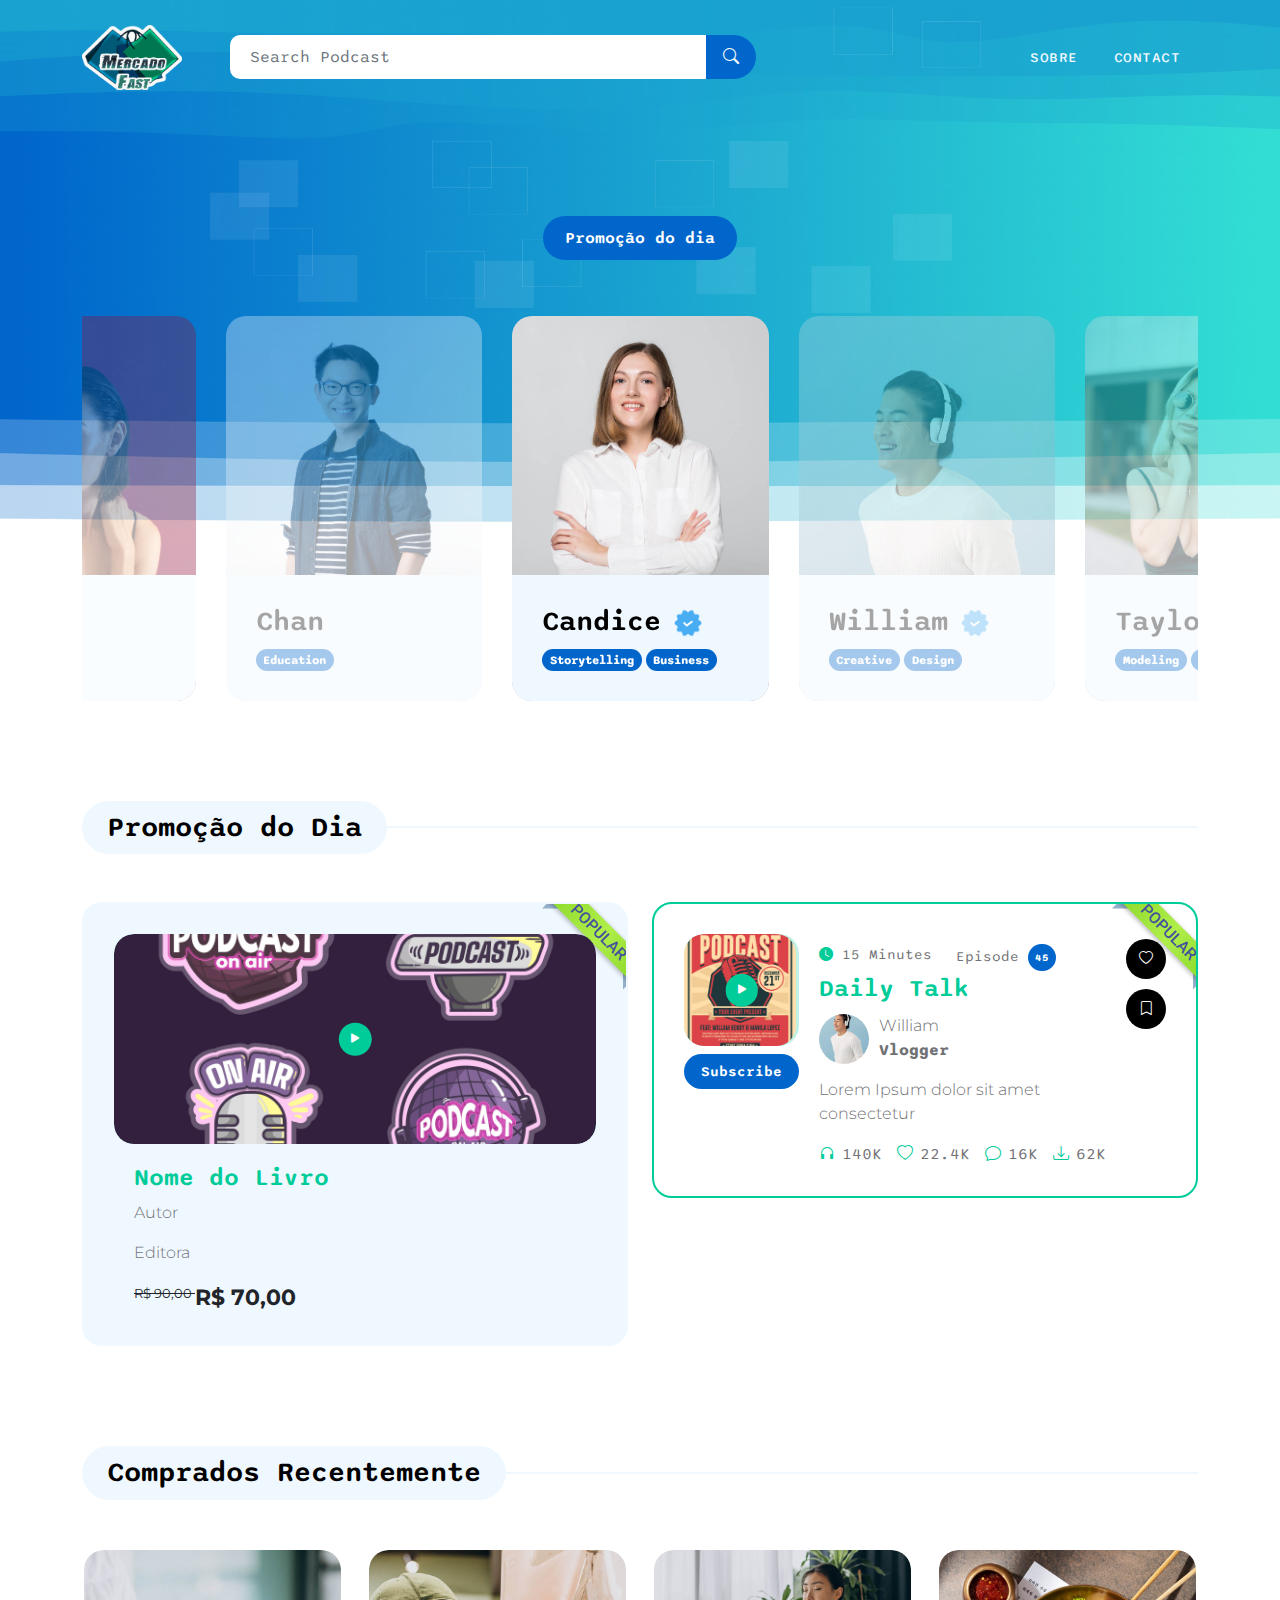
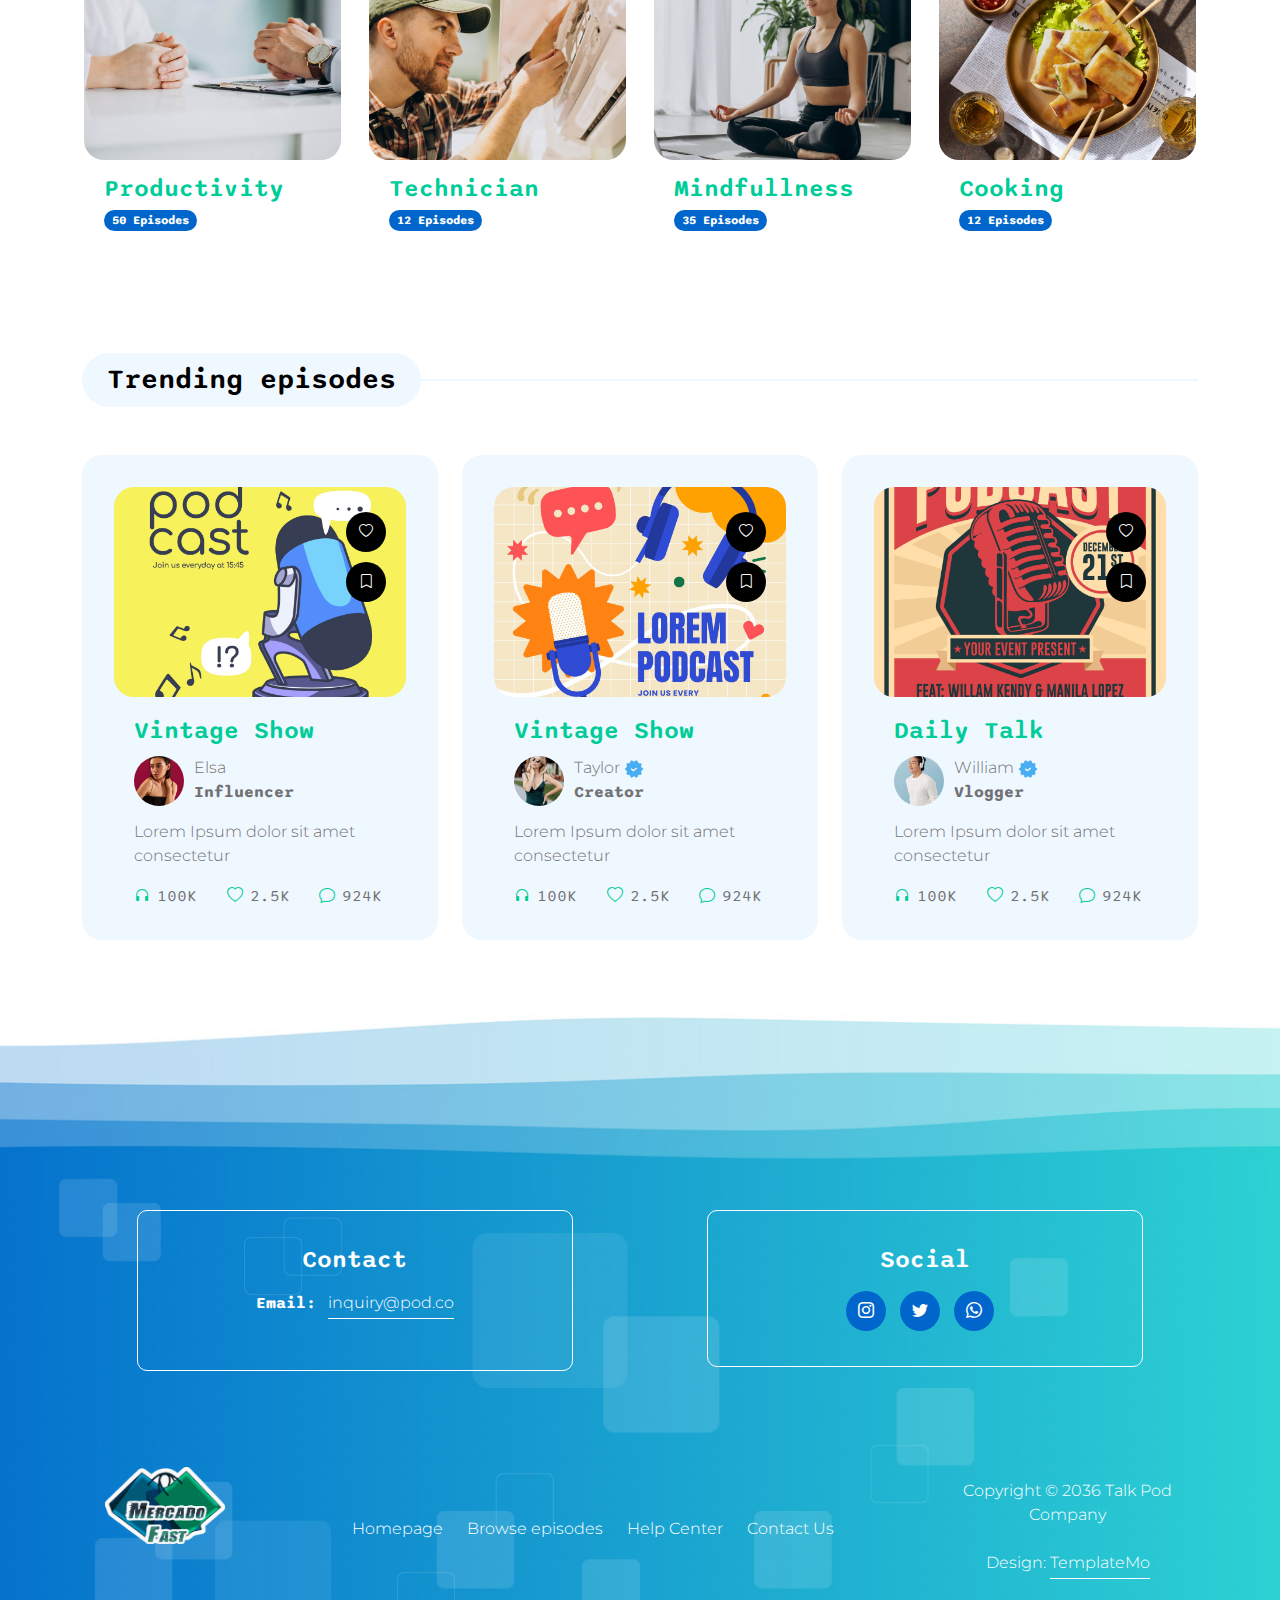
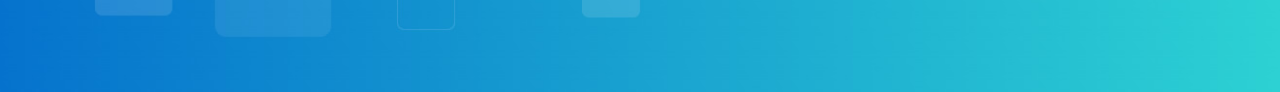
==== commit 5873980c: "Personaliza Card, Adiciona Etiqueta Popular" ====
--- a/index.html
+++ b/index.html
@@ -24,7 +24,7 @@
         
         <link rel="stylesheet" href="css/owl.theme.default.min.css">
 
-        <link href="css/templatemo-pod-talk.css" rel="stylesheet">
+        <link href="css/mercadofast.css" rel="stylesheet">
         <!-- Add favicon-->
         
 
@@ -271,87 +271,118 @@
                             </div>
                         </div>
 
-                        <div class="col-lg-6 col-12 mb-4 mb-lg-0">
-                            <div class="custom-block d-flex">
-                                <div class="">
-                                    <div class="custom-block-icon-wrap">
-                                        <div class="section-overlay"></div>
-                                        <a href="detail-page.html" class="custom-block-image-wrap">
-                                            <img src="images/podcast/11683425_4790593.jpg" class="custom-block-image img-fluid" alt="">
-
-                                            <a href="#" class="custom-block-icon">
-                                                <i class="bi-play-fill"></i>
+                        <!-- #Card 1 -->
+                    
+                            
+                            <div class="col-lg-6 col-12 mb-4 mb-lg-0 ">
+                            
+                                <div class="custom-block custom-block-full">
+                                    <div class="popular">
+                                        <img src="/images/popular.svg">
+                                    </div>
+                                    <div class="">
+                                        <div class="custom-block-icon-wrap">
+                                            <div class="section-overlay"></div>
+                                            <a href="detail-page.html" class="custom-block-image-wrap">
+                                                <img src="images/podcast/11683425_4790593.jpg" class="custom-block-image img-fluid" alt="">
+
+                                                <a href="#" class="custom-block-icon">
+                                                    <i class="bi-play-fill"></i>
+                                                </a>
                                             </a>
-                                        </a>
-                                    </div>
-
-                                    <div class="mt-2">
-                                        <a href="#" class="btn custom-btn">
-                                            Subscribe
-                                        </a>
-                                    </div>
-                                </div>
-
-                                <div class="custom-block-info">
-                                    <div class="custom-block-top d-flex mb-1">
-                                        <small class="me-4">
-                                            <i class="bi-clock-fill custom-icon"></i>
-                                            50 Minutes
-                                        </small>
-
-                                        <small>Episode <span class="badge">15</span></small>
-                                    </div>
-
-                                    <h5 class="mb-2">
-                                        <a href="detail-page.html">
-                                            Modern Vintage
-                                        </a>
-                                    </h5>
-
-                                    <div class="profile-block d-flex">
-                                        <img src="images/profile/woman-posing-black-dress-medium-shot.jpg" class="profile-block-image img-fluid" alt="">
-
+                                        </div>
+
+                                        <!-- <div class="mt-2">
+                                            <a href="#" class="btn custom-btn">
+                                                Subscribe
+                                            </a>
+                                        </div> -->
+                                    </div>
+
+                                    <!-- <div class="custom-block-info">
+                                        <div class="custom-block-top d-flex mb-1">
+                                            <small class="me-4">
+                                                <i class="bi-clock-fill custom-icon"></i>
+                                                50 Minutes
+                                            </small>
+
+                                            <small>Episode <span class="badge">15</span></small>
+                                        </div>
+
+                                        <h5 class="mb-2">
+                                            <a href="detail-page.html">
+                                                Modern Vintage
+                                            </a>
+                                        </h5>
+
+                                        <div class="profile-block d-flex">
+                                            <img src="images/profile/woman-posing-black-dress-medium-shot.jpg" class="profile-block-image img-fluid" alt="">
+
+                                            <p>
+                                                Elsa
+                                                <img src="images/verified.png" class="verified-image img-fluid" alt="">
+                                                <strong>Influencer</strong>
+                                            </p>
+                                        </div>
+
+                                        <p class="mb-0">Lorem Ipsum dolor sit amet consectetur</p>
+
+                                        <div class="custom-block-bottom d-flex justify-content-between mt-3">
+                                            <a href="#" class="bi-headphones me-1">
+                                                <span>120k</span>
+                                            </a>
+
+                                            <a href="#" class="bi-heart me-1">
+                                                <span>42.5k</span>
+                                            </a>
+
+                                            <a href="#" class="bi-chat me-1">
+                                                <span>11k</span>
+                                            </a>
+
+                                            <a href="#" class="bi-download">
+                                                <span>50k</span>
+                                            </a>
+                                        </div>
+                                    </div> -->
+
+                                    <!-- <div class="d-flex flex-column ms-auto">
+                                        <a href="#" class="badge ms-auto">
+                                            <i class="bi-heart"></i>
+                                        </a>
+
+                                        <a href="#" class="badge ms-auto">
+                                            <i class="bi-bookmark"></i>
+                                        </a>
+                                    </div> -->
+                                    <div class="custom-block-info ">
+                                        <h5 class="mb-2">
+                                            <a href="#">Nome do Livro </a>
+                                        </h5>
                                         <p>
-                                            Elsa
-                                            <img src="images/verified.png" class="verified-image img-fluid" alt="">
-                                            <strong>Influencer</strong></p>
-                                    </div>
-
-                                    <p class="mb-0">Lorem Ipsum dolor sit amet consectetur</p>
-
-                                    <div class="custom-block-bottom d-flex justify-content-between mt-3">
-                                        <a href="#" class="bi-headphones me-1">
-                                            <span>120k</span>
-                                        </a>
-
-                                        <a href="#" class="bi-heart me-1">
-                                            <span>42.5k</span>
-                                        </a>
-
-                                        <a href="#" class="bi-chat me-1">
-                                            <span>11k</span>
-                                        </a>
-
-                                        <a href="#" class="bi-download">
-                                            <span>50k</span>
-                                        </a>
-                                    </div>
-                                </div>
-
-                                <div class="d-flex flex-column ms-auto">
-                                    <a href="#" class="badge ms-auto">
-                                        <i class="bi-heart"></i>
-                                    </a>
-
-                                    <a href="#" class="badge ms-auto">
-                                        <i class="bi-bookmark"></i>
-                                    </a>
-                                </div>
-                            </div>
-                        </div>
+                                            <span class="Autor"> Autor</span>
+                                        </p>
+                                        <p>
+                                            <span class="Editora">Editora</span>
+                                        </p>
+                                        <sup class="old-preco">R$ 90,00 </sup>
+                                        <span class="preco"> R$ 70,00 </span>
+                                       
+                                        
+                                        
+                                        
+
+                                    </div>
+                                </div>
+                            </div>
+                     
+                        <!-- # Card 2 -->
 
                         <div class="col-lg-6 col-12">
                             <div class="custom-block d-flex">
+                                <div class="popular">
+                                    <img src="/images/popular.svg">
+                                </div>
                                 <div class="">
                                     <div class="custom-block-icon-wrap">
                                         <div class="section-overlay"></div>
@@ -779,7 +810,7 @@
             <div class="container pt-5">
                 <div class="row align-items-center">
 
-                    <div class="col-lg-2 col-md-3 col-12">
+                    <div class="col-lg-2 col-md-3 col-12 mb-5">
                         <a class="navbar-brand" href="index.html">
                             <img src="images/logo.png" class="logo-image img-fluid" alt="templatemo pod talk">
                         </a>
--- a/css/mercadofast.css
+++ b/css/mercadofast.css
@@ -0,0 +1,1260 @@
+
+
+
+
+/*---------------------------------------
+  CUSTOM PROPERTIES ( VARIABLES )             
+-----------------------------------------*/
+:root {
+  --white-color:                  #ffffff;
+  --primary-color:                #00CC99;
+  --secondary-color:              #0066CC;
+  --section-bg-color:             #f0f8ff;
+  --custom-btn-bg-color:          #0066CC;
+  --custom-btn-bg-hover-color:    #00CC99;
+  --dark-color:                   #000000;
+  --p-color:                      #717275;
+  --border-color:                 #7fffd4;
+  --link-hover-color:             #0066CC;
+
+  --body-font-family:             'Montserrat', sans-serif;
+  --title-font-family:            'Sono', sans-serif;
+
+  --h1-font-size:                 58px;
+  --h2-font-size:                 46px;
+  --h3-font-size:                 32px;
+  --h4-font-size:                 28px;
+  --h5-font-size:                 24px;
+  --h6-font-size:                 22px;
+  --p-font-size:                  16px;
+  --menu-font-size:               14px;
+
+  --border-radius-large:          100px;
+  --border-radius-medium:         20px;
+  --border-radius-small:          10px;
+
+  --font-weight-light:            300;
+  --font-weight-normal:           400;
+  --font-weight-medium:           500;
+  --font-weight-semibold:         600;
+  --font-weight-bold:             700;
+}
+
+body {
+  background-color: var(--white-color);
+  font-family: var(--body-font-family); 
+}
+
+
+/*---------------------------------------
+  TYPOGRAPHY               
+-----------------------------------------*/
+
+h2,
+h3,
+h4,
+h5,
+h6 {
+  color: var(--dark-color);
+}
+
+h1,
+h2,
+h3,
+h4,
+h5,
+h6 {
+  font-family: var(--title-font-family); 
+  font-weight: var(--font-weight-semibold);
+}
+
+h1 {
+  font-size: var(--h1-font-size);
+  font-weight: var(--font-weight-bold);
+}
+
+h2 {
+  font-size: var(--h2-font-size);
+  font-weight: var(--font-weight-bold);
+}
+
+h3 {
+  font-size: var(--h3-font-size);
+}
+
+h4 {
+  font-size: var(--h4-font-size);
+}
+
+h5 {
+  font-size: var(--h5-font-size);
+}
+
+h6 {
+  font-size: var(--h6-font-size);
+}
+
+p {
+  color: var(--p-color);
+  font-size: var(--p-font-size);
+  font-weight: var(--font-weight-light);
+}
+
+ul li {
+  color: var(--p-color);
+  font-size: var(--p-font-size);
+  font-weight: var(--font-weight-light);
+}
+
+a, 
+button {
+  touch-action: manipulation;
+  transition: all 0.3s;
+}
+
+a {
+  display: inline-block;
+  color: var(--primary-color);
+  text-decoration: none;
+}
+
+a:hover {
+  color: var(--link-hover-color);
+}
+
+b,
+strong {
+  font-weight: var(--font-weight-bold);
+}
+
+::selection {
+  background-color: var(--primary-color);
+  color: var(--white-color);
+}
+
+
+/*---------------------------------------
+  SECTION               
+-----------------------------------------*/
+.section-title-wrap {
+  position: relative;
+}
+
+.section-title-wrap::after {
+  content: "";
+  background: var(--section-bg-color);
+  width: 100%;
+  height: 2px;
+  position: absolute;
+  top: 50%;
+  left: 50%;
+  transform: translate(-50%, -50%);
+  pointer-events: none;
+}
+
+.section-title {
+  background: var(--section-bg-color);
+  border-radius: var(--border-radius-large);
+  display: inline-block;
+  position: relative;
+  z-index: 2;
+  margin-bottom: 0;
+  padding: 10px 25px;
+}
+
+.section-padding {
+  padding-top: 100px;
+  padding-bottom: 100px;
+}
+
+main {
+  position: relative;
+  z-index: 1;
+}
+
+.section-bg {
+  background-color: var(--section-bg-color);
+}
+
+.section-overlay {
+  background-color: var(--primary-color);
+  position: absolute;
+  top: 0;
+  left: 0;
+  pointer-events: none;
+  width: 100%;
+  height: 100%;
+  opacity: 0.85;
+}
+
+.section-overlay + .container {
+  position: relative;
+}
+
+.popular img{
+position: absolute;
+right: -25px;
+top: -25px;
+}
+.preco{
+  font-weight: bold;
+  font-size: 22px;
+}
+.old-preco{
+  text-decoration: line-through;
+  font-size: 13px;
+}
+/*---------------------------------------
+  CUSTOM ICON COLOR               
+-----------------------------------------*/
+.custom-icon {
+  color: var(--primary-color);
+}
+
+
+/*---------------------------------------
+  CUSTOM BUTTON               
+-----------------------------------------*/
+.custom-btn {
+  background: var(--custom-btn-bg-color);
+  border: 2px solid transparent;
+  border-radius: var(--border-radius-large);
+  color: var(--white-color);
+  font-family: var(--title-font-family);
+  font-size: var(--p-font-size);
+  font-weight: var(--font-weight-semibold);
+  line-height: normal;
+  transition: all 0.3s;
+  padding: 10px 20px;
+}
+
+.custom-btn:hover {
+  background: var(--custom-btn-bg-hover-color);
+  color: var(--white-color);
+}
+
+.custom-border-btn {
+  background: transparent;
+  border: 2px solid var(--custom-btn-bg-color);
+  color: var(--custom-btn-bg-color);
+}
+
+.custom-border-btn:hover {
+  background: var(--custom-btn-bg-color);
+  border-color: transparent;
+  color: var(--primary-color);
+}
+
+.custom-btn-bg-white {
+  border-color: var(--white-color);
+  color: var(--white-color);
+}
+
+
+/*---------------------------------------
+  SITE HEADER              
+-----------------------------------------*/
+.site-header {
+  background-image: url('../images/templatemo-wave-header.jpg'), linear-gradient(#348CD2, #FFFFFF);;
+  background-repeat: no-repeat;
+  background-size: cover;
+  background-position: center;
+  min-height: 480px;
+  position: relative;
+}
+
+.site-header h2 {
+  color: var(--white-color);
+}
+
+
+/*---------------------------------------
+  NAVIGATION              
+-----------------------------------------*/
+.navbar {
+  background-color: transparent;
+  position: absolute;
+  top: 0;
+  right: 0;
+  left: 0;
+  z-index: 9;
+  padding-top: 20px;
+  padding-bottom: 20px;
+}
+
+.navbar .navbar-brand,
+.navbar .navbar-brand:hover {
+  color: var(--white-color);
+}
+
+.navbar .logo-image {
+  width: 100px;
+}
+
+.logo-image {
+  width: 120px;
+  height: auto;
+}
+
+.navbar-brand,
+.navbar-brand:hover {
+  font-size: var(--h3-font-size);
+  font-weight: var(--font-weight-bold);
+  display: inline-block;
+}
+
+.navbar-brand span {
+  font-family: var(--title-font-family);
+}
+
+.navbar-nav .nav-link {
+  display: inline-block;
+  color: var(--section-bg-color);
+  font-family: var(--title-font-family); 
+  font-size: var(--menu-font-size);
+  font-weight: var(--font-weight-medium);
+  text-transform: uppercase;
+  letter-spacing: 0.5px;
+  position: relative;
+  padding-top: 15px;
+  padding-bottom: 15px;
+}
+
+.navbar-expand-lg .navbar-nav .nav-link {
+  padding-right: 18px;
+  padding-left: 18px;
+}
+
+.navbar-nav .nav-link.active, 
+.navbar-nav .nav-link:hover {
+  color: var(--secondary-color);
+}
+
+.navbar .dropdown-menu {
+  background: var(--white-color);
+  box-shadow: 0 1rem 3rem rgba(0,0,0,.175);
+  border: 0;
+  display: inherit;
+  opacity: 0;
+  min-width: 9rem;
+  margin-top: 20px;
+  padding: 13px 0 10px 0;
+  transition: all 0.3s;
+  pointer-events: none;
+}
+
+.navbar .dropdown-menu::before {
+  content: "";
+  width: 0;
+  height: 0;
+  border-left: 20px solid transparent;
+  border-right: 20px solid transparent;
+  border-bottom: 15px solid var(--white-color);
+  position: absolute;
+  top: -10px;
+  left: 10px;
+}
+
+.navbar .dropdown-item {
+  display: inline-block;
+  color: var(--p-bg-color);
+  font-family: var(--title-font-family); 
+  font-size: var(--menu-font-size);
+  font-weight: var(--font-weight-medium);
+  text-transform: uppercase;
+  letter-spacing: 0.5px;
+  position: relative;
+}
+
+.navbar .dropdown-item.active, 
+.navbar .dropdown-item:active,
+.navbar .dropdown-item:focus, 
+.navbar .dropdown-item:hover {
+  background: transparent;
+  color: var(--secondary-color);
+}
+
+.navbar .dropdown-toggle::after {
+  content: "\f282";
+  display: inline-block;
+  font-family: bootstrap-icons !important;
+  font-size: var(--menu-font-size);
+  font-style: normal;
+  font-weight: normal !important;
+  font-variant: normal;
+  text-transform: none;
+  line-height: 1;
+  vertical-align: -.125em;
+  -webkit-font-smoothing: antialiased;
+  -moz-osx-font-smoothing: grayscale;
+  position: relative;
+  left: 2px;
+  border: 0;
+}
+
+@media screen and (min-width: 992px) {
+  .navbar .dropdown:hover .dropdown-menu {
+    opacity: 1;
+    margin-top: 0;
+    pointer-events: auto;
+  }
+}
+
+.navbar .custom-border-btn {
+  border-color: var(--white-color);
+  color: var(--white-color);
+}
+
+.navbar .custom-border-btn:hover {
+  background: var(--white-color);
+  color: var(--secondary-color);
+}
+
+.navbar-toggler {
+  border: 0;
+  padding: 0;
+  cursor: pointer;
+  margin: 0;
+  width: 30px;
+  height: 35px;
+  outline: none;
+}
+
+.navbar-toggler:focus {
+  outline: none;
+  box-shadow: none;
+}
+
+.navbar-toggler[aria-expanded="true"] .navbar-toggler-icon {
+  background: transparent;
+}
+
+.navbar-toggler[aria-expanded="true"] .navbar-toggler-icon:before,
+.navbar-toggler[aria-expanded="true"] .navbar-toggler-icon:after {
+  transition: top 300ms 50ms ease, -webkit-transform 300ms 350ms ease;
+  transition: top 300ms 50ms ease, transform 300ms 350ms ease;
+  transition: top 300ms 50ms ease, transform 300ms 350ms ease, -webkit-transform 300ms 350ms ease;
+  top: 0;
+}
+
+.navbar-toggler[aria-expanded="true"] .navbar-toggler-icon:before {
+  transform: rotate(45deg);
+}
+
+.navbar-toggler[aria-expanded="true"] .navbar-toggler-icon:after {
+  transform: rotate(-45deg);
+}
+
+.navbar-toggler .navbar-toggler-icon {
+  background: var(--white-color);
+  transition: background 10ms 300ms ease;
+  display: block;
+  width: 30px;
+  height: 2px;
+  position: relative;
+}
+
+.navbar-toggler .navbar-toggler-icon:before,
+.navbar-toggler .navbar-toggler-icon:after {
+  transition: top 300ms 350ms ease, -webkit-transform 300ms 50ms ease;
+  transition: top 300ms 350ms ease, transform 300ms 50ms ease;
+  transition: top 300ms 350ms ease, transform 300ms 50ms ease, -webkit-transform 300ms 50ms ease;
+  position: absolute;
+  right: 0;
+  left: 0;
+  background: var(--white-color);
+  width: 30px;
+  height: 2px;
+  content: '';
+}
+
+.navbar-toggler .navbar-toggler-icon::before {
+  top: -8px;
+}
+
+.navbar-toggler .navbar-toggler-icon::after {
+  top: 8px;
+}
+
+
+/*---------------------------------------
+  CAROUSEL        
+-----------------------------------------*/
+.hero-section {
+  background-image: url('../images/templatemo-wave-banner.jpg'), linear-gradient(#348CD2, #FFFFFF);
+  background-repeat: no-repeat;
+  background-size: 108% 76%;
+  background-position: top;
+  padding-top: 200px;
+}
+
+.owl-carousel {
+  text-align: center;
+}
+
+.owl-carousel-image {
+  display: block;
+}
+
+.owl-carousel .owl-item .owl-carousel-verified-image {
+  display: inline-block;
+  width: 30px;
+  height: auto;
+  position: relative;
+  right: 5px;
+}
+
+.verified-image {
+  display: inline-block;
+  width: 20px;
+  height: auto;
+}
+
+.owl-carousel .owl-item {
+  opacity: 0.35;
+}
+
+.owl-carousel .owl-item.active.center {
+  opacity: 1;
+}
+
+.owl-carousel-info-wrap {
+  border-radius: var(--border-radius-medium);
+  position: relative;
+  overflow: hidden;
+  text-align: left;
+}
+
+.owl-carousel-info {
+  background-color: var(--section-bg-color);
+  box-shadow: 0 1rem 3rem rgba(0,0,0,.175);
+  position: absolute;
+  bottom: 0;
+  right: 0;
+  left: 0;
+  padding: 30px;
+}
+
+.badge {
+  background-color: var(--custom-btn-bg-color);
+  font-family: var(--title-font-family);
+  border-radius: var(--border-radius-large);
+  color: var(--white-color);
+  padding-bottom: 5px;
+}
+
+.owl-carousel-info-wrap .social-share,
+.team-thumb .social-share {
+  position: absolute;
+  right: 0;
+  bottom: 0;
+}
+
+.owl-carousel-info-wrap .social-icon,
+.team-thumb .social-icon {
+  opacity: 0;
+  transition: all 0.3s ease;
+  transform: translateX(0);
+  padding-right: 20px;
+  padding-left: 20px;
+}
+
+.owl-carousel .owl-item.active.center .owl-carousel-info-wrap:hover .social-icon,
+.team-thumb:hover .social-icon {
+  transform: translateY(-100%);
+  opacity: 1;
+}
+
+.owl-carousel-info-wrap .social-icon-item,
+.owl-carousel-info-wrap .social-icon-link,
+.team-thumb .social-icon-item,
+.team-thumb .social-icon-link {
+  display: block;
+  margin-bottom: 10px;
+  margin-left: auto;
+}
+
+.owl-carousel-info-wrap .social-icon-link {
+  margin-top: 5px;
+  margin-bottom: 5px;
+}
+
+.owl-carousel .owl-dots {
+  background-color: var(--white-color);
+  box-shadow: 0 1rem 3rem rgba(0,0,0,.175);
+  border-radius: var(--border-radius-large);
+  display: none; /*inline-block */
+  margin: auto;
+  margin-top: 40px;
+  padding: 15px 25px;
+  padding-bottom: 40px;
+}
+
+.owl-theme .owl-nav.disabled+.owl-dots {
+  margin-top: 40px;
+}
+
+.owl-theme .owl-dots .owl-dot.active span, 
+.owl-theme .owl-dots .owl-dot:hover span {
+  background: var(--secondary-color);
+}
+
+
+/*---------------------------------------
+  CUSTOM BLOCK              
+-----------------------------------------*/
+.custom-block {
+  border: 2px solid var(--primary-color);
+  border-radius: var(--border-radius-medium);
+  position: relative;
+  overflow: hidden;
+  padding: 30px;
+  transition: all 0.3s ease;
+}
+
+.custom-block:hover {
+  background: var(--white-color);
+  box-shadow: 0 1rem 3rem rgba(0,0,0,.175);
+  border-color: transparent;
+  transform: translateY(-3px);
+}
+
+.custom-block-info {
+  display: block;
+  padding: 10px 20px;
+  padding-bottom: 0;
+}
+
+.custom-block-image-wrap {
+  position: relative;
+  display: block;
+  height: 100%;
+}
+
+.custom-block-image-wrap > a {
+  display: block;
+}
+
+.custom-block-image {
+  border-radius: var(--border-radius-medium);
+  display: block;
+  width: 112px;
+  height: 112px;
+  object-fit: cover;
+}
+
+.custom-block-image-detail-page .custom-block-image {
+  width: 100%;
+  height: 212px;
+}
+
+.custom-block .custom-block-icon {
+  position: absolute;
+  top: 50%;
+  left: 50%;
+  transform: translate(-50%, -50%);
+}
+
+.custom-block-icon-wrap {
+  border-radius: var(--border-radius-medium);
+  position: relative;
+  overflow: hidden;
+}
+
+.custom-block-icon-wrap .section-overlay {
+  opacity: 0.25;
+}
+
+.custom-block-btn-group {
+  position: absolute;
+  bottom: 0;
+  right: 0;
+  left: 0;
+  margin: 20px;
+}
+
+.custom-block-btn-group .custom-block-icon {
+  position: relative;
+  top: 0;
+  left: 0;
+  transform: none;
+}
+
+.custom-block-icon {
+  background: var(--primary-color);
+  border-radius: var(--border-radius-medium);
+  font-size: var(--p-font-size);
+  color: var(--white-color);
+  text-align: center;
+  width: 32.5px;
+  height: 32.5px;
+  line-height: 32.5px;
+  transition: all 0.3s;
+}
+
+.custom-block-icon:hover {
+  background: var(--secondary-color);
+  color: var(--white-color);
+}
+
+.custom-block .custom-btn {
+  font-size: var(--menu-font-size);
+  padding: 7px 15px;
+}
+
+.custom-block .custom-block-info + div .badge {
+  background-color: var(--dark-color);
+  color: var(--white-color);
+  border-radius: 50px !important;
+  font-size: var(--menu-font-size);
+  display: flex;
+  justify-content: center;
+  text-align: center;
+  width: 40px;
+  height: 40px;
+  line-height: 30px;
+  margin-top: 5px;
+  margin-bottom: 5px;
+}
+
+.custom-block .custom-block-info + div .badge:hover {
+  background-color: var(--secondary-color);
+}
+
+.custom-block-full {
+  background-color: var(--section-bg-color);
+  border-color: transparent;
+}
+
+.custom-block-full:hover {
+  border-color: var(--primary-color);
+}
+
+.custom-block-full .custom-block-info {
+  padding: 20px;
+  padding-bottom: 0;
+}
+
+.custom-block-full .custom-block-image {
+  width: 100%;
+  height: 210px;
+}
+
+.custom-block-full .social-share {
+  position: absolute;
+  top: 0;
+  right: 0;
+  margin: 50px;
+}
+
+.custom-block-top small {
+  color: var(--p-color);
+  font-family: var(--title-font-family);
+}
+
+.custom-block-top .badge {
+  background-color: var(--secondary-color);
+  color: var(--white-color);
+  display: inline-block;
+  vertical-align: middle;
+  height: 26.64px;
+  line-height: 20px;
+}
+
+.custom-block-bottom a:hover span {
+  color: var(--primary-color);
+}
+
+.custom-block-bottom a span {
+  font-family: var(--title-font-family);
+  color: var(--p-color);
+  text-transform: uppercase;
+  margin-left: 3px;
+}
+
+.custom-block-overlay {
+  border-color: transparent;
+  padding: 0;
+}
+
+.custom-block-overlay .custom-block-image {
+  margin: auto;
+  width: 100%;
+  height: 210px;
+  transition: all 0.3s;
+}
+
+.custom-block-overlay:hover .custom-block-image {
+  padding: 15px;
+  padding-bottom: 0;
+}
+
+.custom-block-overlay-info {
+  padding: 15px 20px 20px 20px;
+}
+
+
+/*---------------------------------------
+  PROIFLE BLOCK               
+-----------------------------------------*/
+.profile-block {
+  margin-top: 10px;
+}
+
+.profile-block-image {
+  border-radius: var(--border-radius-large);
+  width: 50px;
+  height: 50px;
+  object-fit: cover;
+  margin-right: 10px;
+}
+
+.profile-block p strong {
+  display: block;
+  font-family: var(--title-font-family);
+}
+
+.profile-detail-block {
+  border: 1px solid #dee2e6;
+  border-radius: var(--border-radius-large);
+  padding: 25px 35px;
+}
+
+.profile-detail-block p {
+  margin-bottom: 0;
+}
+
+
+/*---------------------------------------
+  ABOUT & TEAM SECTION               
+-----------------------------------------*/
+.about-image {
+  border-radius: var(--border-radius-medium);
+  display: block;
+}
+
+.team-thumb {
+  border-radius: var(--border-radius-medium);
+  position: relative;
+  overflow: hidden;
+}
+
+.team-info {
+  background-color: var(--white-color);
+  position: absolute;
+  bottom: 0;
+  right: 0;
+  left: 0;
+  padding: 30px;
+}
+
+
+/*---------------------------------------
+  PAGINATION               
+-----------------------------------------*/
+.pagination {
+  border: 1px solid #dee2e6;
+  border-radius: var(--border-radius-large);
+  padding: 20px;
+}
+
+.page-link {
+  border: 0;
+  border-radius: var(--border-radius-small);
+  color: var(--p-color);
+  font-family: var(--title-font-family);
+  margin: 0 5px;
+  padding: 10px 20px;
+}
+
+.page-link:hover,
+.page-item:first-child .page-link:hover,
+.page-item:last-child .page-link:hover {
+  background-color: var(--secondary-color);
+  color: var(--white-color);
+}
+
+.page-item:first-child .page-link {
+  margin-right: 10px;
+}
+
+.active>.page-link, .page-link.active {
+  background-color: var(--secondary-color);
+  border-color: var(--secondary-color);
+}
+
+
+/*---------------------------------------
+  CONTACT               
+-----------------------------------------*/
+.contact-info p strong {
+  font-family: var(--title-font-family);
+  min-width: 90px;
+}
+
+.contact-info p a {
+  color: var(--p-color);
+  border-bottom: 1px solid;
+  padding-bottom: 3px;
+}
+
+.contact-info p a:hover {
+  color: var(--secondary-color);
+}
+
+.google-map {
+  border-radius: var(--border-radius-medium);
+}
+
+.contact-form .form-floating>textarea {
+  border-radius: var(--border-radius-medium);
+  height: 150px;
+}
+
+
+/*---------------------------------------
+  SUBSCRIBE FORM               
+-----------------------------------------*/
+.subscribe-form-wrap {
+  border: 1px solid var(--white-color);
+  border-radius: var(--border-radius-small);
+  width: 80%;
+  text-align: center;
+  display: inline-block;
+  top: 12px;
+  padding: 35px;
+}
+
+.subscribe-form-wrap h6 {
+  background: var(--white-color);
+  border-radius: var(--border-radius-medium);
+  color: var(--primary-color);
+  text-align: center;
+  position: relative;
+  bottom: 55px;
+  margin-bottom: -25px;
+  padding: 8px;
+}
+
+.subscribe-form #subscribe-email {
+  border: 0;
+  border-radius: 10px 10px 0 0;
+  margin-bottom: 0;
+}
+
+.subscribe-form #submit {
+  border-radius: 0 0 10px 10px;
+}
+
+
+/*---------------------------------------
+  CUSTOM FORM               
+-----------------------------------------*/
+.custom-form .form-control {
+  border-radius: var(--border-radius-small);
+  color: var(--p-color);
+  font-family: var(--title-font-family);
+  font-size: var(--p-font-size);
+  margin-bottom: 24px;
+  padding-top: 10px;
+  padding-bottom: 10px;
+  padding-left: 20px;
+  outline: none;
+}
+
+.form-floating>label {
+  padding-left: 20px;
+}
+
+.custom-form button[type="submit"] {
+  background: var(--custom-btn-bg-color);
+  border: none;
+  border-radius: var(--border-radius-large);
+  color: var(--white-color);
+  font-family: var(--title-font-family);
+  font-size: var(--p-font-size);
+  font-weight: var(--font-weight-semibold);
+  transition: all 0.3s;
+  margin-bottom: 0;
+}
+
+.custom-form button[type="submit"]:hover,
+.custom-form button[type="submit"]:focus {
+  background: var(--custom-btn-bg-hover-color);
+  border-color: transparent;
+}
+
+
+/*---------------------------------------
+  SEARCH FORM               
+-----------------------------------------*/
+.search-form .form-control {
+  border: 0;
+  margin-bottom: 0;
+}
+
+.search-form button[type="submit"] {
+  background: var(--secondary-color);
+  border-color: var(--secondary-color);
+  max-width: 50px;
+  height: 100%;
+  padding-left: 15px;
+}
+
+.search-form button[type="submit"]:hover {
+  background: var(--primary-color);
+}
+
+
+/*---------------------------------------
+  SITE FOOTER              
+-----------------------------------------*/
+.site-footer {
+  background-image: url('../images/templatemo-wave-footer.jpg'), linear-gradient(#FFFFFF, #348CD2);
+  background-repeat: no-repeat;
+  background-size: cover;
+  background-position: center;
+  margin-top: -80px;
+  padding-top: 100px;
+  padding-bottom: 150px;
+}
+
+.site-footer > .container {
+  position: relative;
+  top: 50px;
+  padding-top: 100px;
+}
+
+.site-footer-title,
+.site-footer p {
+  color: var(--white-color);
+}
+
+.site-footer p strong {
+  font-family: var(--title-font-family);
+}
+
+.site-footer p a {
+  color: var(--white-color);
+  border-bottom: 1px solid;
+  padding-bottom: 3px;
+}
+
+.site-footer p a:hover {
+  color: var(--secondary-color);
+}
+
+.site-footer-thumb a img {
+  display: block;
+  width: 120px;
+  min-width: 120px;
+  height: auto;
+}
+
+.site-footer-links {
+  margin-bottom: 0;
+  padding-left: 0;
+}
+
+.site-footer-link-item {
+  display: inline-block;
+  list-style: none;
+  margin-right: 10px;
+  margin-left: 10px;
+}
+
+.site-footer-link {
+  color: var(--white-color);
+  font-size: var(--p-font-size);
+  line-height: inherit;
+}
+
+
+/*---------------------------------------
+  SOCIAL ICON               
+-----------------------------------------*/
+.social-icon {
+  margin: 0;
+  padding: 0;
+}
+
+.social-icon-item {
+  list-style: none;
+  display: inline-block;
+  vertical-align: top;
+}
+
+.social-icon-link {
+  background: var(--secondary-color);
+  border-radius: var(--border-radius-large);
+  color: var(--white-color);
+  font-size: var(--p-font-size);
+  display: block;
+  margin-right: 10px;
+  text-align: center;
+  width: 40px;
+  height: 40px;
+  line-height: 40px;
+  transition: background 0.2s, color 0.2s;
+}
+
+.social-icon-link:hover {
+  background: var(--primary-color);
+  color: var(--white-color);
+}
+
+
+/*---------------------------------------
+  RESPONSIVE STYLES               
+-----------------------------------------*/
+@media screen and (min-width: 2160px) {
+	.hero-section {
+	  background-size: 100% 90%;
+	}
+}
+
+
+@media screen and (min-width: 1600px) {
+  .site-footer {
+    padding-top: 250px;
+  }
+}
+
+@media screen and (max-width: 1240px) {
+	.hero-section {
+	  background-size: 116%;
+	}
+}
+
+
+
+@media screen and (max-width: 991px) {
+  .site-footer-title{
+    margin-top: 5%;
+
+  }
+
+  h1 {
+    font-size: 48px;
+  }
+
+  h2 {
+    font-size: 36px;
+  }
+
+  h3 {
+    font-size: 32px;
+  }
+
+  h4 {
+    font-size: 28px;
+  }
+
+  h5 {
+    font-size: 20px;
+  }
+
+  h6 {
+    font-size: 18px;
+  }
+  
+  .hero-section {
+	  background-size: 160% 66%; 
+	
+	}
+
+  .section-padding {
+    padding-top: 50px;
+    padding-bottom: 50px;
+  }
+
+  .navbar-nav {
+    background-color: rgba(255, 255, 255, 1.1);
+    border-radius: var(--border-radius-medium);
+    padding: 30px;
+  }
+
+  .navbar-nav .nav-link {
+    padding: 5px 0;
+    color: var(--primary-color);
+  }
+
+  .navbar-nav .dropdown-menu {
+    position: relative;
+    left: 10px;
+    opacity: 1;
+    pointer-events: auto;
+    max-width: 155px;
+    margin-top: 10px;
+    margin-bottom: 15px;
+  }
+
+  .navbar-expand-lg .navbar-nav {
+    padding-bottom: 20px;
+  }
+
+  .nav-tabs .nav-link:first-child {
+    margin-right: 5px;
+  }
+
+  .nav-tabs .nav-link {
+    font-size: var(--copyright-font-size);
+    padding: 10px;
+  }
+
+  .copyright-text {
+    text-align: center;
+  }
+
+  .site-footer {
+    margin-top: -200px;
+    padding-top: 200px;
+    padding-bottom: 100px;
+  }
+}
+
+@media screen and (max-width: 540px) {
+	.hero-section {
+  		background-size: 180% 65%;
+	}
+
+  .custom-block .custom-block-top {
+    flex-direction: column;
+  }
+
+  .custom-block .custom-block-top small:last-child {
+    margin-top: 10px;
+    margin-bottom: 10px;
+  }
+}
+
+@media screen and (max-width: 480px) {
+  h1 {
+    font-size: 36px;
+  }
+
+  h2 {
+    font-size: 28px;
+  }
+
+  h3 {
+    font-size: 26px;
+  }
+
+  h4 {
+    font-size: 22px;
+  }
+
+  h5 {
+    font-size: 20px;
+  }
+}
+
+
+@media screen and (max-width: 414px) {
+  .search-form {
+    max-width: 200px;
+  }
+
+}
+
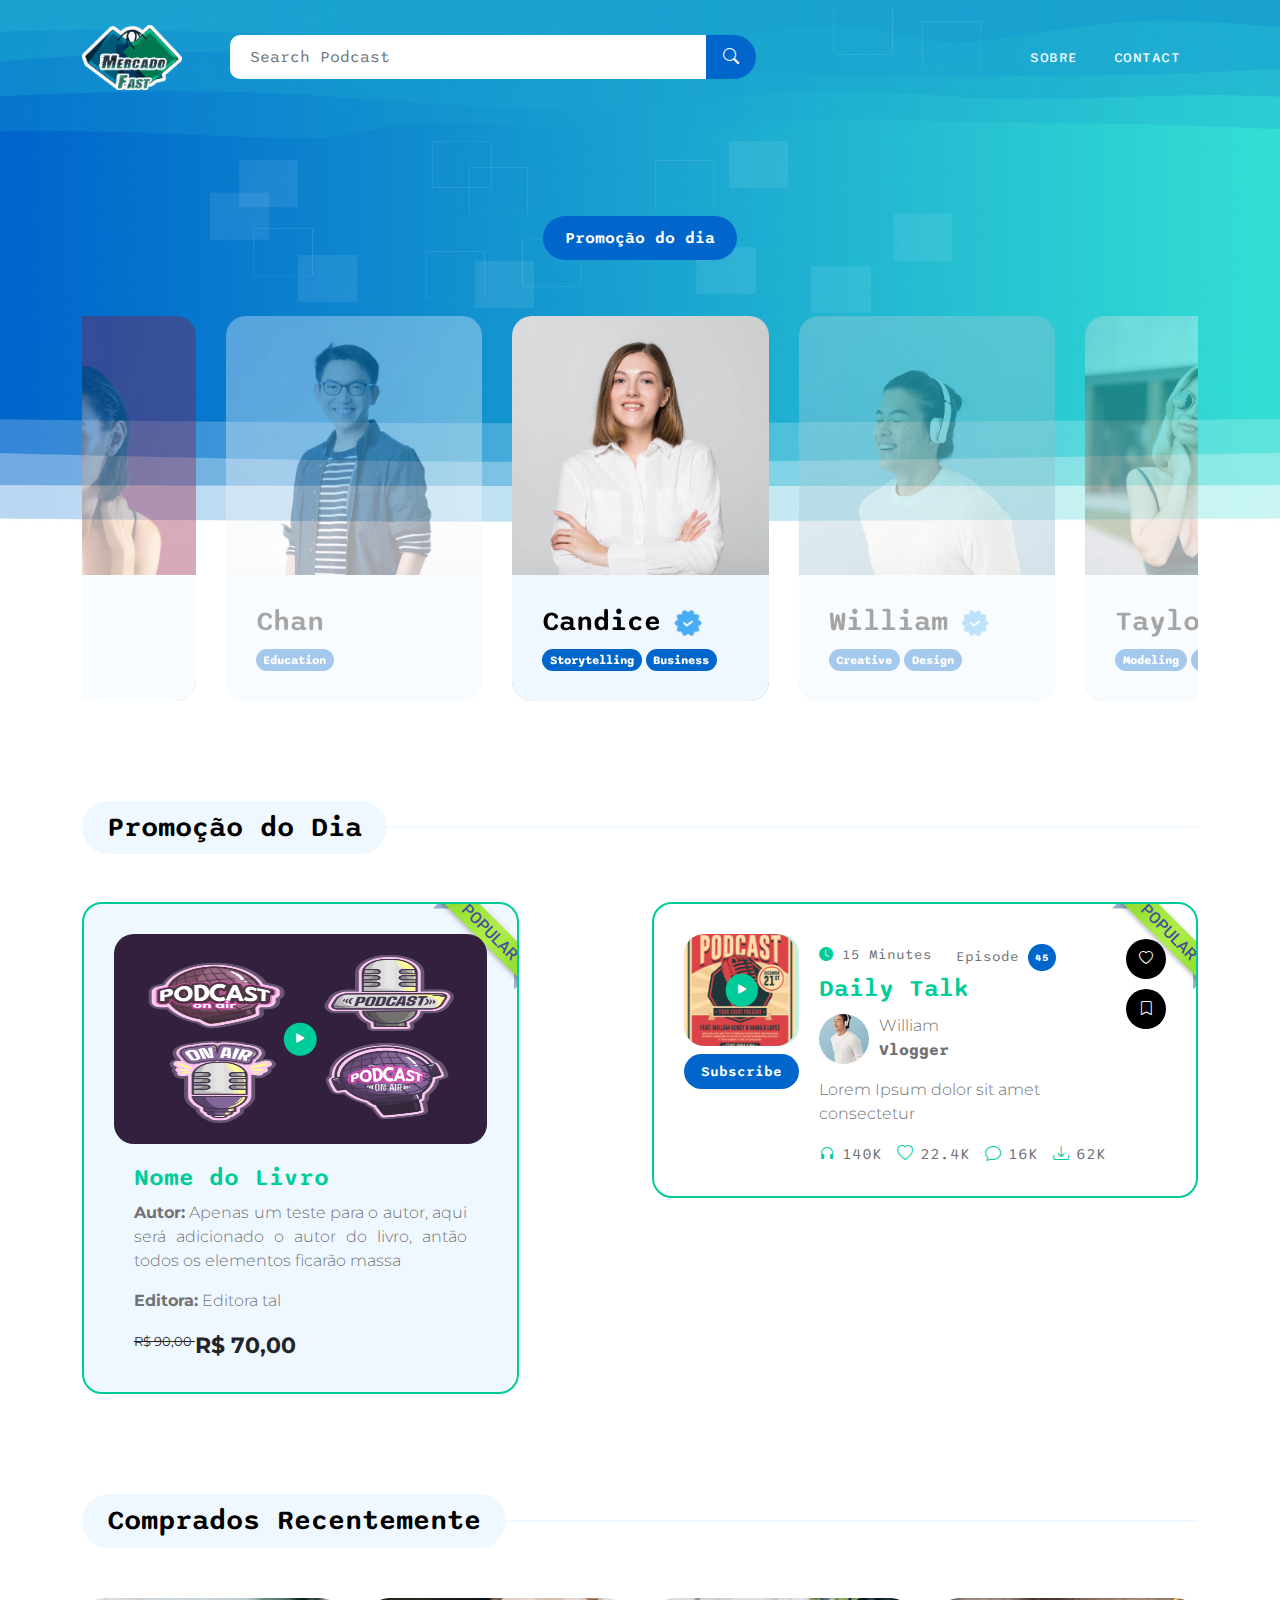
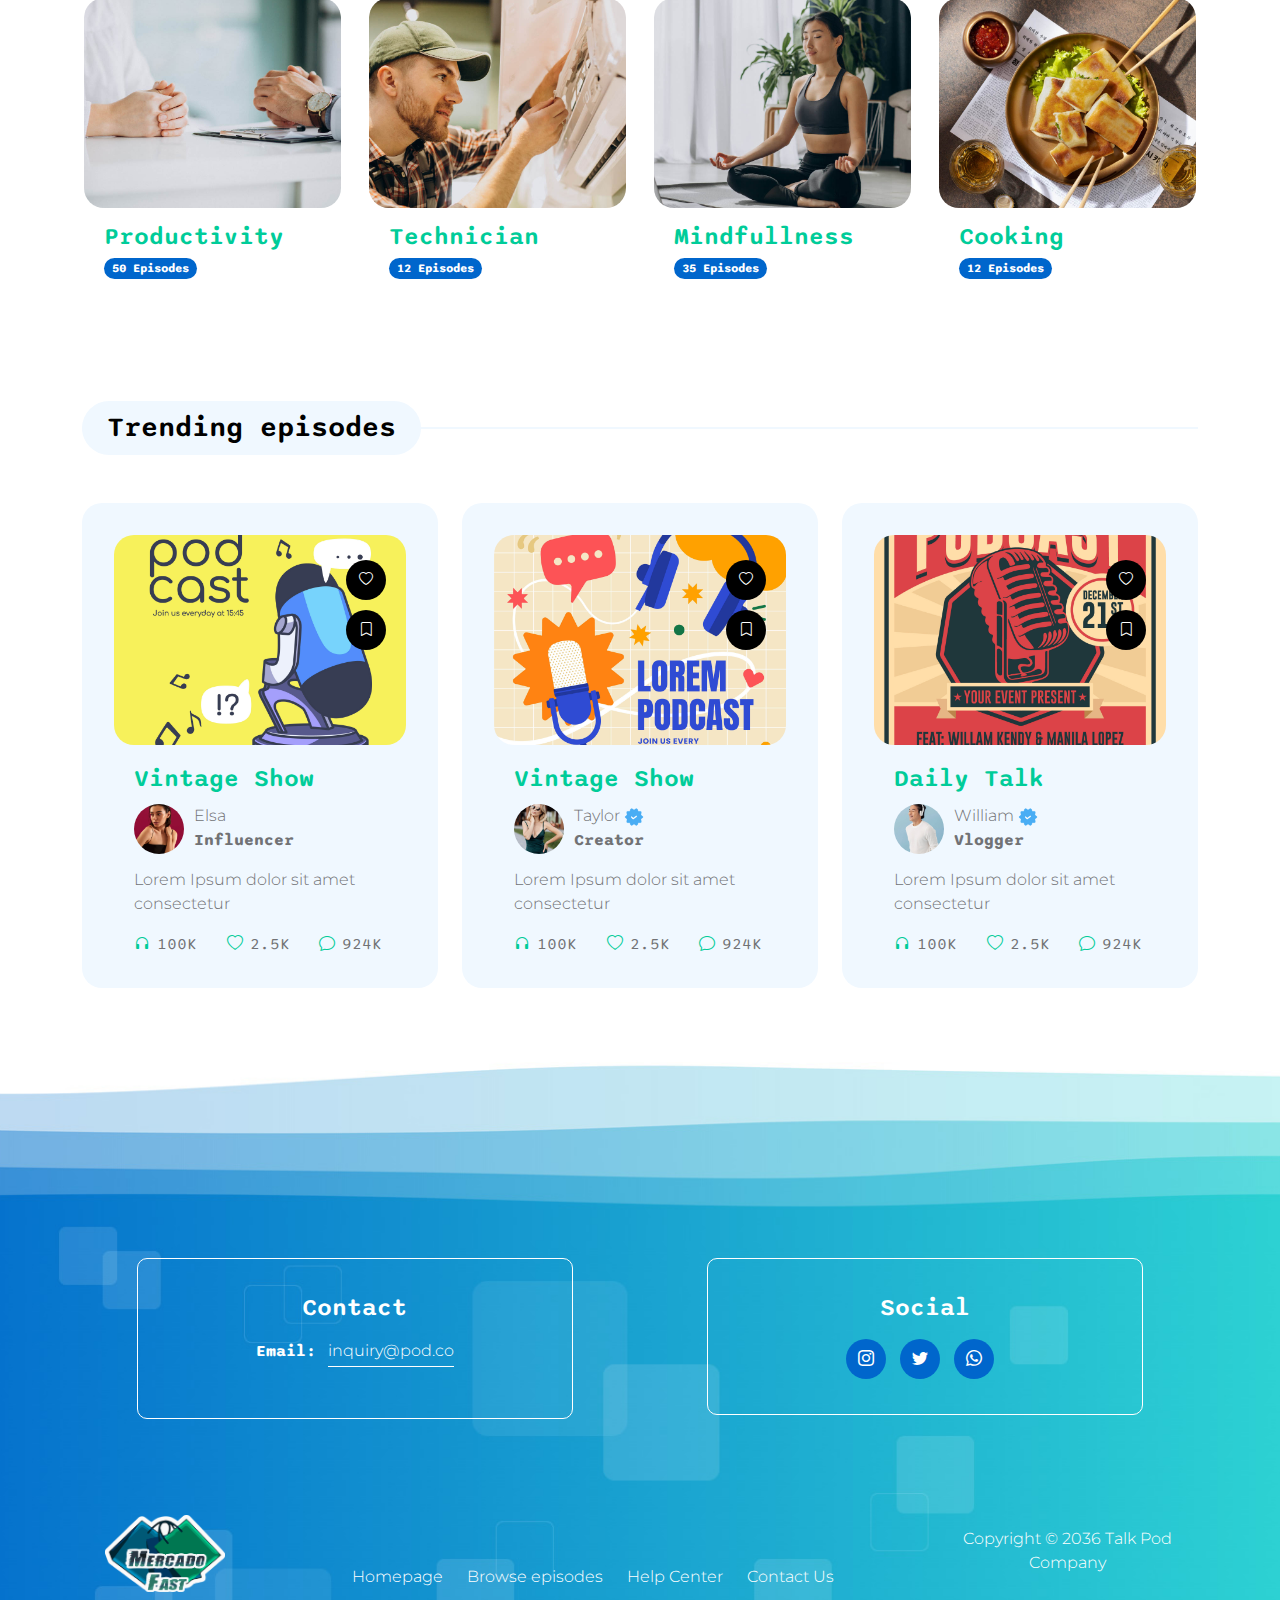
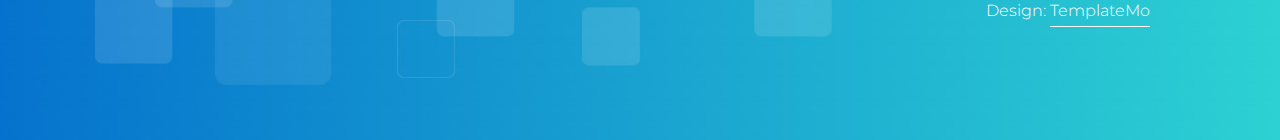
==== commit 9d71167b: "Corrige card para quebrar texto" ====
--- a/index.html
+++ b/index.html
@@ -276,7 +276,7 @@
                             
                             <div class="col-lg-6 col-12 mb-4 mb-lg-0 ">
                             
-                                <div class="custom-block custom-block-full">
+                                <div class="custom-block custom-block-full-2 ">
                                     <div class="popular">
                                         <img src="/images/popular.svg">
                                     </div>
@@ -284,7 +284,7 @@
                                         <div class="custom-block-icon-wrap">
                                             <div class="section-overlay"></div>
                                             <a href="detail-page.html" class="custom-block-image-wrap">
-                                                <img src="images/podcast/11683425_4790593.jpg" class="custom-block-image img-fluid" alt="">
+                                                <img src="images/podcast/11683425_4790593.jpg" class="custom-block-image-2 img-fluid" alt="">
 
                                                 <a href="#" class="custom-block-icon">
                                                     <i class="bi-play-fill"></i>
@@ -355,23 +355,24 @@
                                             <i class="bi-bookmark"></i>
                                         </a>
                                     </div> -->
-                                    <div class="custom-block-info ">
+                                    <div class="custom-block-info-2 ">
                                         <h5 class="mb-2">
                                             <a href="#">Nome do Livro </a>
                                         </h5>
-                                        <p>
-                                            <span class="Autor"> Autor</span>
-                                        </p>
-                                        <p>
-                                            <span class="Editora">Editora</span>
-                                        </p>
-                                        <sup class="old-preco">R$ 90,00 </sup>
-                                        <span class="preco"> R$ 70,00 </span>
+                                        <div class="boby-card">
+                                            <p>
+                                                <label class="autor">Autor: </label>
+                                                <span>Apenas um teste para o autor, aqui será adicionado o autor do livro, antão todos os elementos ficarão massa </span>
+                                            </p>
+                                            <p>
+                                                <label class="editora">Editora: </label>
+                                                <span>Editora tal </span>
+                                                
+                                            </p>
+                                            <sup class="old-preco">R$ 90,00 </sup>
+                                            <span class="preco"> R$ 70,00 </span>
+                                        </div>
                                        
-                                        
-                                        
-                                        
-
                                     </div>
                                 </div>
                             </div>
--- a/css/mercadofast.css
+++ b/css/mercadofast.css
@@ -191,19 +191,7 @@
   position: relative;
 }
 
-.popular img{
-position: absolute;
-right: -25px;
-top: -25px;
-}
-.preco{
-  font-weight: bold;
-  font-size: 22px;
-}
-.old-preco{
-  text-decoration: line-through;
-  font-size: 13px;
-}
+
 /*---------------------------------------
   CUSTOM ICON COLOR               
 -----------------------------------------*/
@@ -721,6 +709,49 @@
   background-color: var(--secondary-color);
 }
 
+/*Inicio Add para Card Popular */
+
+.custom-block-full-2{
+  background-color: var(--section-bg-color);
+  border: 2px solid var(--primary-color);
+  width: 80%;
+  cursor: pointer;
+}
+
+.custom-block-full-2 .custom-block-info-2 {
+  padding: 20px;
+  padding-bottom: 0;
+}
+
+.custom-block-full-2 .custom-block-image-2 {
+  width: 100%;
+  height: 210px;
+}
+
+ /* imagem Produto, Preço, autor, editora  */
+
+ .popular img{
+  position: absolute;
+  right: -25px;
+  top: -25px;
+  }
+  .preco{
+    font-weight: bold;
+    font-size: 22px;
+  }
+  .old-preco{
+    text-decoration: line-through;
+    font-size: 13px;
+  }
+  .editora, .autor{
+    font-weight: bold;
+  }
+  .boby-card{
+    text-align: justify;
+    word-wrap: break-word; /* usado para quebrar o texto*/
+  }
+/*Fim Add para Card Popular*/
+
 .custom-block-full {
   background-color: var(--section-bg-color);
   border-color: transparent;
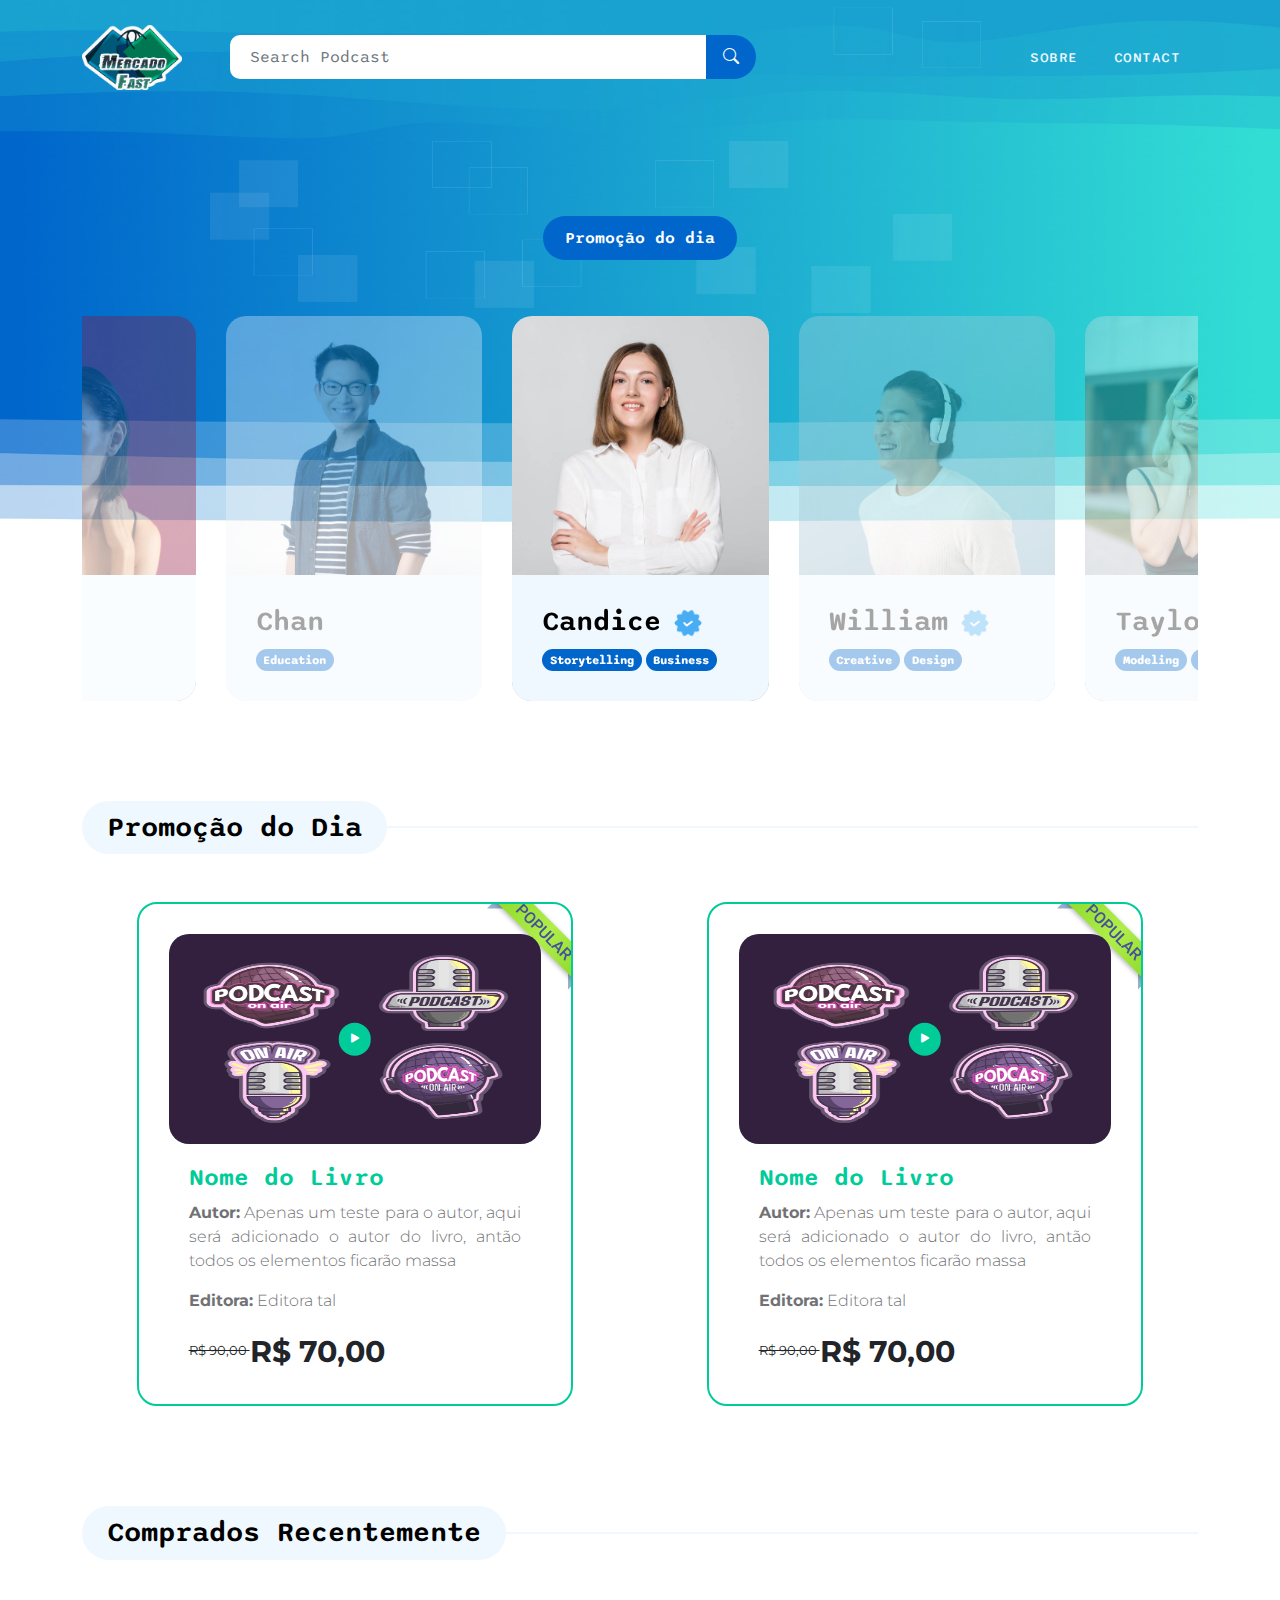
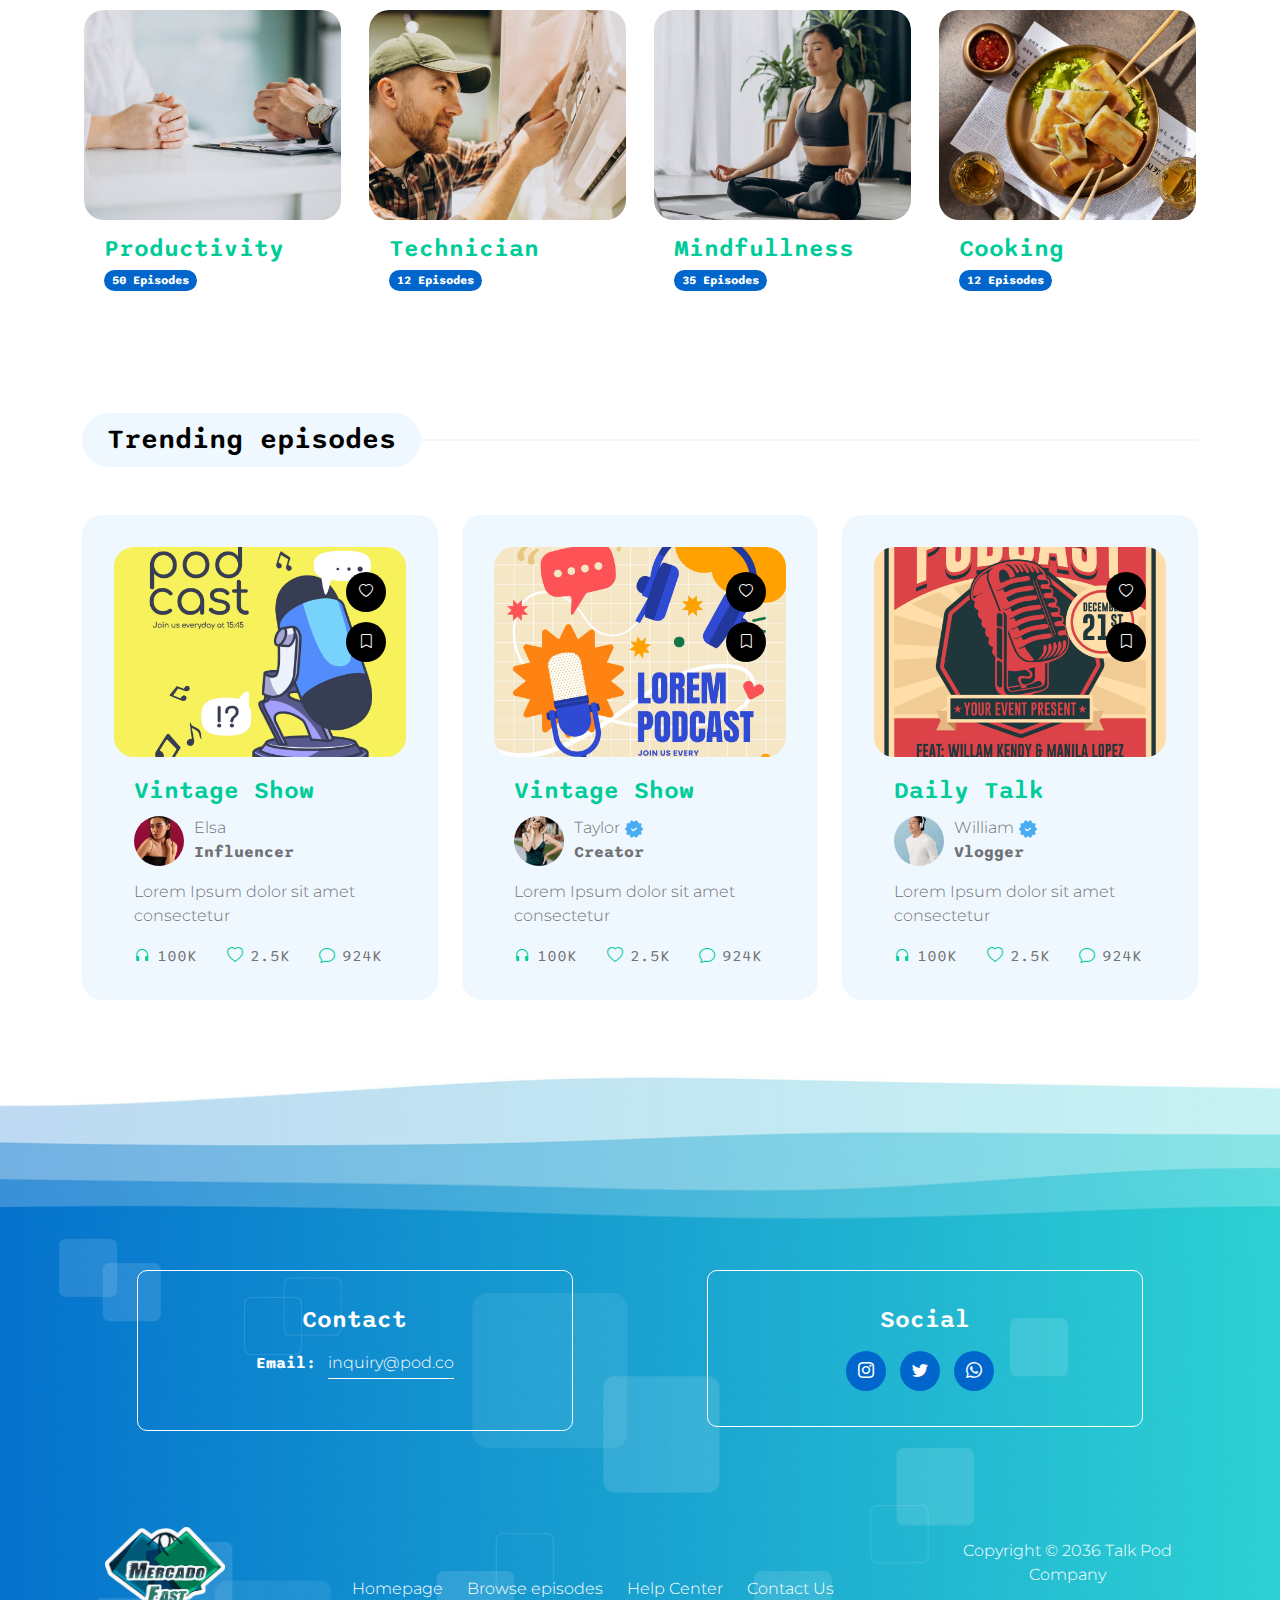
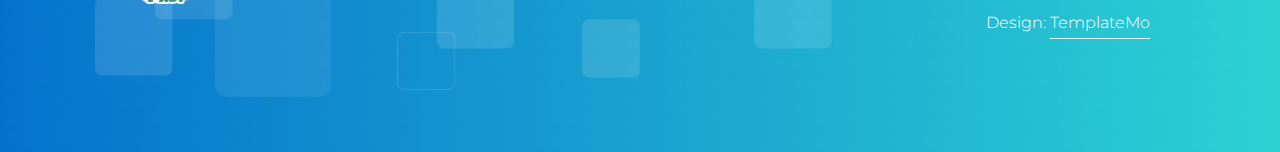
==== commit 3c768a8c: "Centraliza card, troca cor de fundo para White" ====
--- a/index.html
+++ b/index.html
@@ -262,7 +262,7 @@
 
 
             <section class="latest-podcast-section section-padding pb-0" id="section_2">
-                <div class="container">
+                <div class="container ">
                     <div class="row justify-content-center">
 
                         <div class="col-lg-12 col-12">
@@ -272,9 +272,8 @@
                         </div>
 
                         <!-- #Card 1 -->
-                    
-                            
-                            <div class="col-lg-6 col-12 mb-4 mb-lg-0 ">
+                
+                            <div class="col-lg-6 col-12 mb-4 mb-lg-0 card  ">
                             
                                 <div class="custom-block custom-block-full-2 ">
                                     <div class="popular">
@@ -379,8 +378,9 @@
                      
                         <!-- # Card 2 -->
 
-                        <div class="col-lg-6 col-12">
-                            <div class="custom-block d-flex">
+                        <div class="col-lg-6 col-12 mb-4 mb-lg-0 card">
+                            
+                            <div class="custom-block custom-block-full-2 ">
                                 <div class="popular">
                                     <img src="/images/popular.svg">
                                 </div>
@@ -388,7 +388,7 @@
                                     <div class="custom-block-icon-wrap">
                                         <div class="section-overlay"></div>
                                         <a href="detail-page.html" class="custom-block-image-wrap">
-                                            <img src="images/podcast/12577967_02.jpg" class="custom-block-image img-fluid" alt="">
+                                            <img src="images/podcast/11683425_4790593.jpg" class="custom-block-image-2 img-fluid" alt="">
 
                                             <a href="#" class="custom-block-icon">
                                                 <i class="bi-play-fill"></i>
@@ -396,58 +396,61 @@
                                         </a>
                                     </div>
 
-                                    <div class="mt-2">
+                                    <!-- <div class="mt-2">
                                         <a href="#" class="btn custom-btn">
                                             Subscribe
                                         </a>
-                                    </div>
-                                </div>
-
-                                <div class="custom-block-info">
+                                    </div> -->
+                                </div>
+
+                                <!-- <div class="custom-block-info">
                                     <div class="custom-block-top d-flex mb-1">
                                         <small class="me-4">
                                             <i class="bi-clock-fill custom-icon"></i>
-                                            15 Minutes
+                                            50 Minutes
                                         </small>
 
-                                        <small>Episode <span class="badge">45</span></small>
+                                        <small>Episode <span class="badge">15</span></small>
                                     </div>
 
                                     <h5 class="mb-2">
                                         <a href="detail-page.html">
-                                            Daily Talk
+                                            Modern Vintage
                                         </a>
                                     </h5>
 
                                     <div class="profile-block d-flex">
-                                        <img src="images/profile/handsome-asian-man-listening-music-through-headphones.jpg" class="profile-block-image img-fluid" alt="">
-
-                                        <p>William
-                                            <strong>Vlogger</strong></p>
+                                        <img src="images/profile/woman-posing-black-dress-medium-shot.jpg" class="profile-block-image img-fluid" alt="">
+
+                                        <p>
+                                            Elsa
+                                            <img src="images/verified.png" class="verified-image img-fluid" alt="">
+                                            <strong>Influencer</strong>
+                                        </p>
                                     </div>
 
                                     <p class="mb-0">Lorem Ipsum dolor sit amet consectetur</p>
 
                                     <div class="custom-block-bottom d-flex justify-content-between mt-3">
                                         <a href="#" class="bi-headphones me-1">
-                                            <span>140k</span>
+                                            <span>120k</span>
                                         </a>
 
                                         <a href="#" class="bi-heart me-1">
-                                            <span>22.4k</span>
+                                            <span>42.5k</span>
                                         </a>
 
                                         <a href="#" class="bi-chat me-1">
-                                            <span>16k</span>
+                                            <span>11k</span>
                                         </a>
 
                                         <a href="#" class="bi-download">
-                                            <span>62k</span>
-                                        </a>
-                                    </div>
-                                </div>
-
-                                <div class="d-flex flex-column ms-auto">
+                                            <span>50k</span>
+                                        </a>
+                                    </div>
+                                </div> -->
+
+                                <!-- <div class="d-flex flex-column ms-auto">
                                     <a href="#" class="badge ms-auto">
                                         <i class="bi-heart"></i>
                                     </a>
@@ -455,12 +458,29 @@
                                     <a href="#" class="badge ms-auto">
                                         <i class="bi-bookmark"></i>
                                     </a>
-                                </div>
-                            </div>
-                        </div>
-
-                    </div>
-                </div>
+                                </div> -->
+                                <div class="custom-block-info-2 ">
+                                    <h5 class="mb-2">
+                                        <a href="#">Nome do Livro </a>
+                                    </h5>
+                                    <div class="boby-card">
+                                        <p>
+                                            <label class="autor">Autor: </label>
+                                            <span>Apenas um teste para o autor, aqui será adicionado o autor do livro, antão todos os elementos ficarão massa </span>
+                                        </p>
+                                        <p>
+                                            <label class="editora">Editora: </label>
+                                            <span>Editora tal </span>
+                                            
+                                        </p>
+                                        <sup class="old-preco">R$ 90,00 </sup>
+                                        <span class="preco"> R$ 70,00 </span>
+                                    </div>
+                                   
+                                </div>
+                            </div>
+                        </div>
+                    
             </section>
 
 
--- a/css/mercadofast.css
+++ b/css/mercadofast.css
@@ -712,10 +712,11 @@
 /*Inicio Add para Card Popular */
 
 .custom-block-full-2{
-  background-color: var(--section-bg-color);
+  background-color: white;
   border: 2px solid var(--primary-color);
   width: 80%;
   cursor: pointer;
+  
 }
 
 .custom-block-full-2 .custom-block-info-2 {
@@ -730,6 +731,11 @@
 
  /* imagem Produto, Preço, autor, editora  */
 
+ .card {
+  display: flex;
+  align-items: center;
+  border: none;
+ }
  .popular img{
   position: absolute;
   right: -25px;
@@ -737,7 +743,7 @@
   }
   .preco{
     font-weight: bold;
-    font-size: 22px;
+    font-size: 30px;
   }
   .old-preco{
     text-decoration: line-through;
@@ -750,6 +756,7 @@
     text-align: justify;
     word-wrap: break-word; /* usado para quebrar o texto*/
   }
+
 /*Fim Add para Card Popular*/
 
 .custom-block-full {
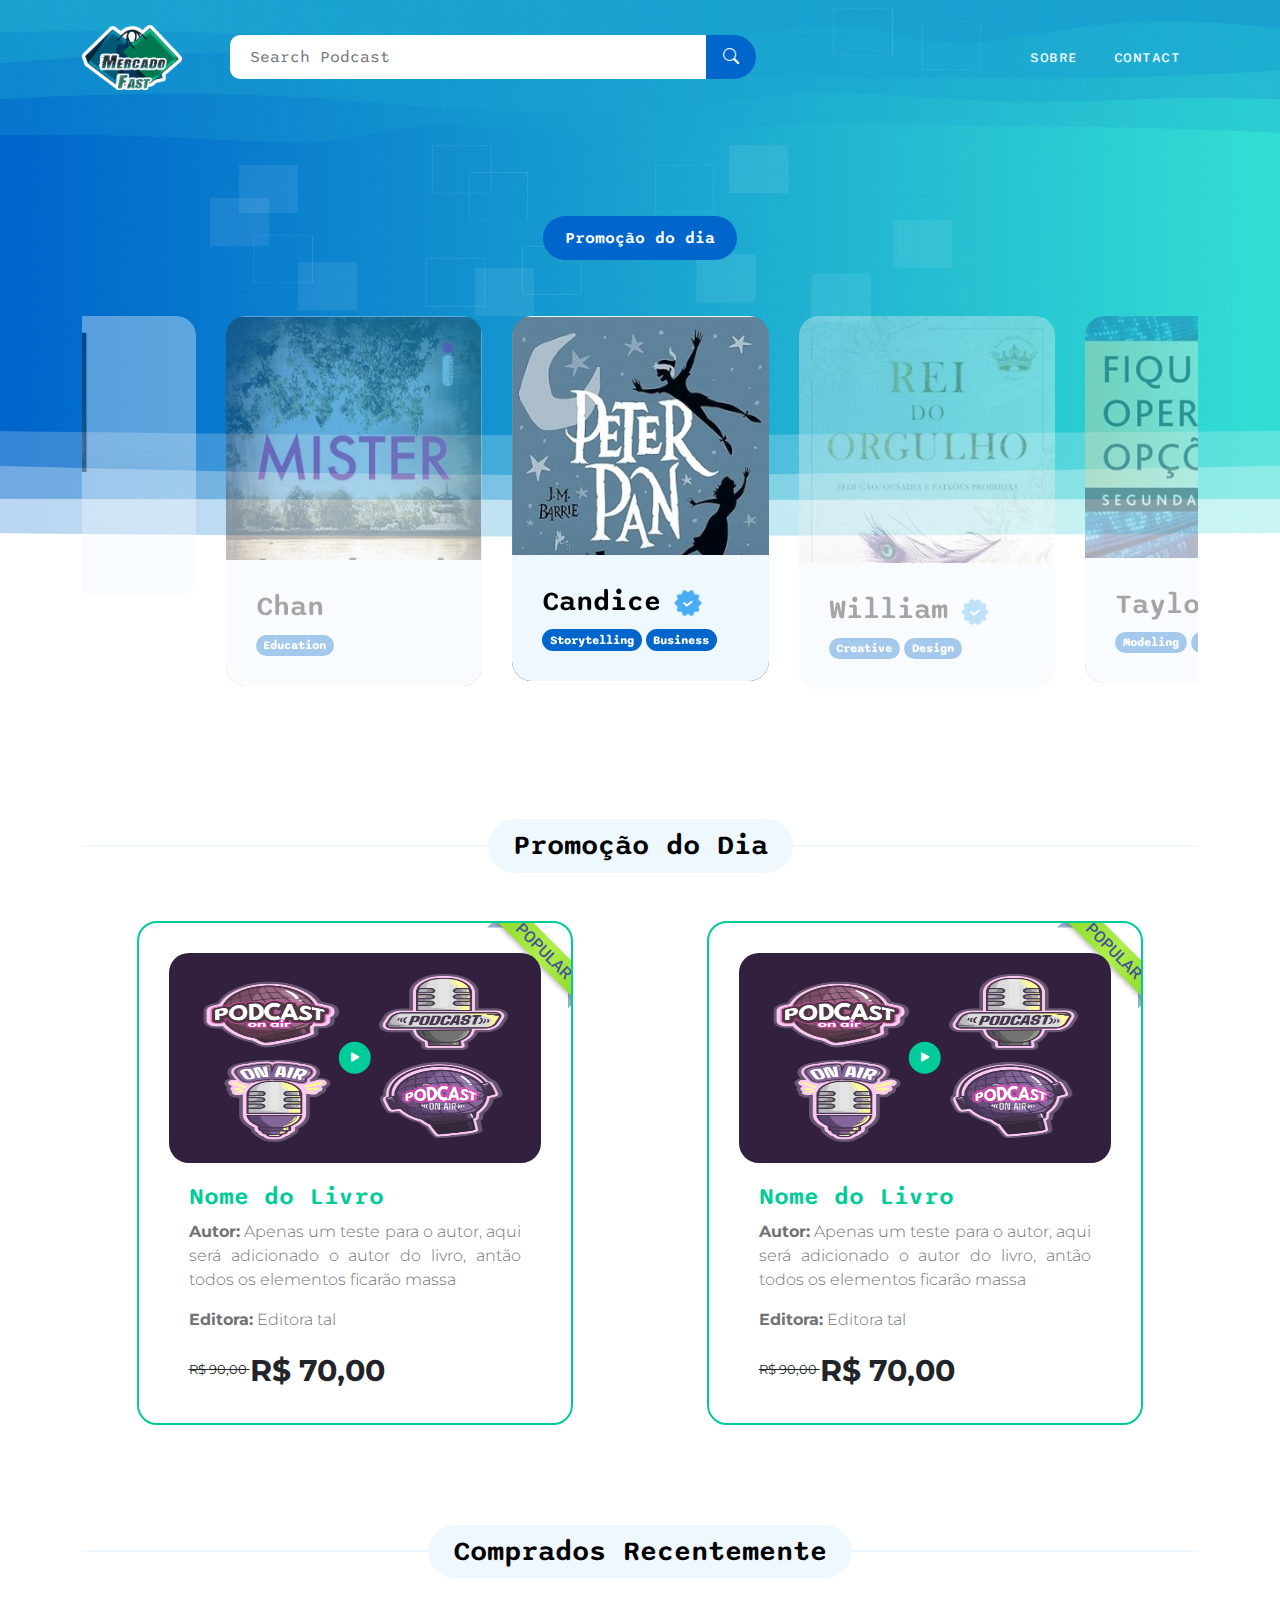
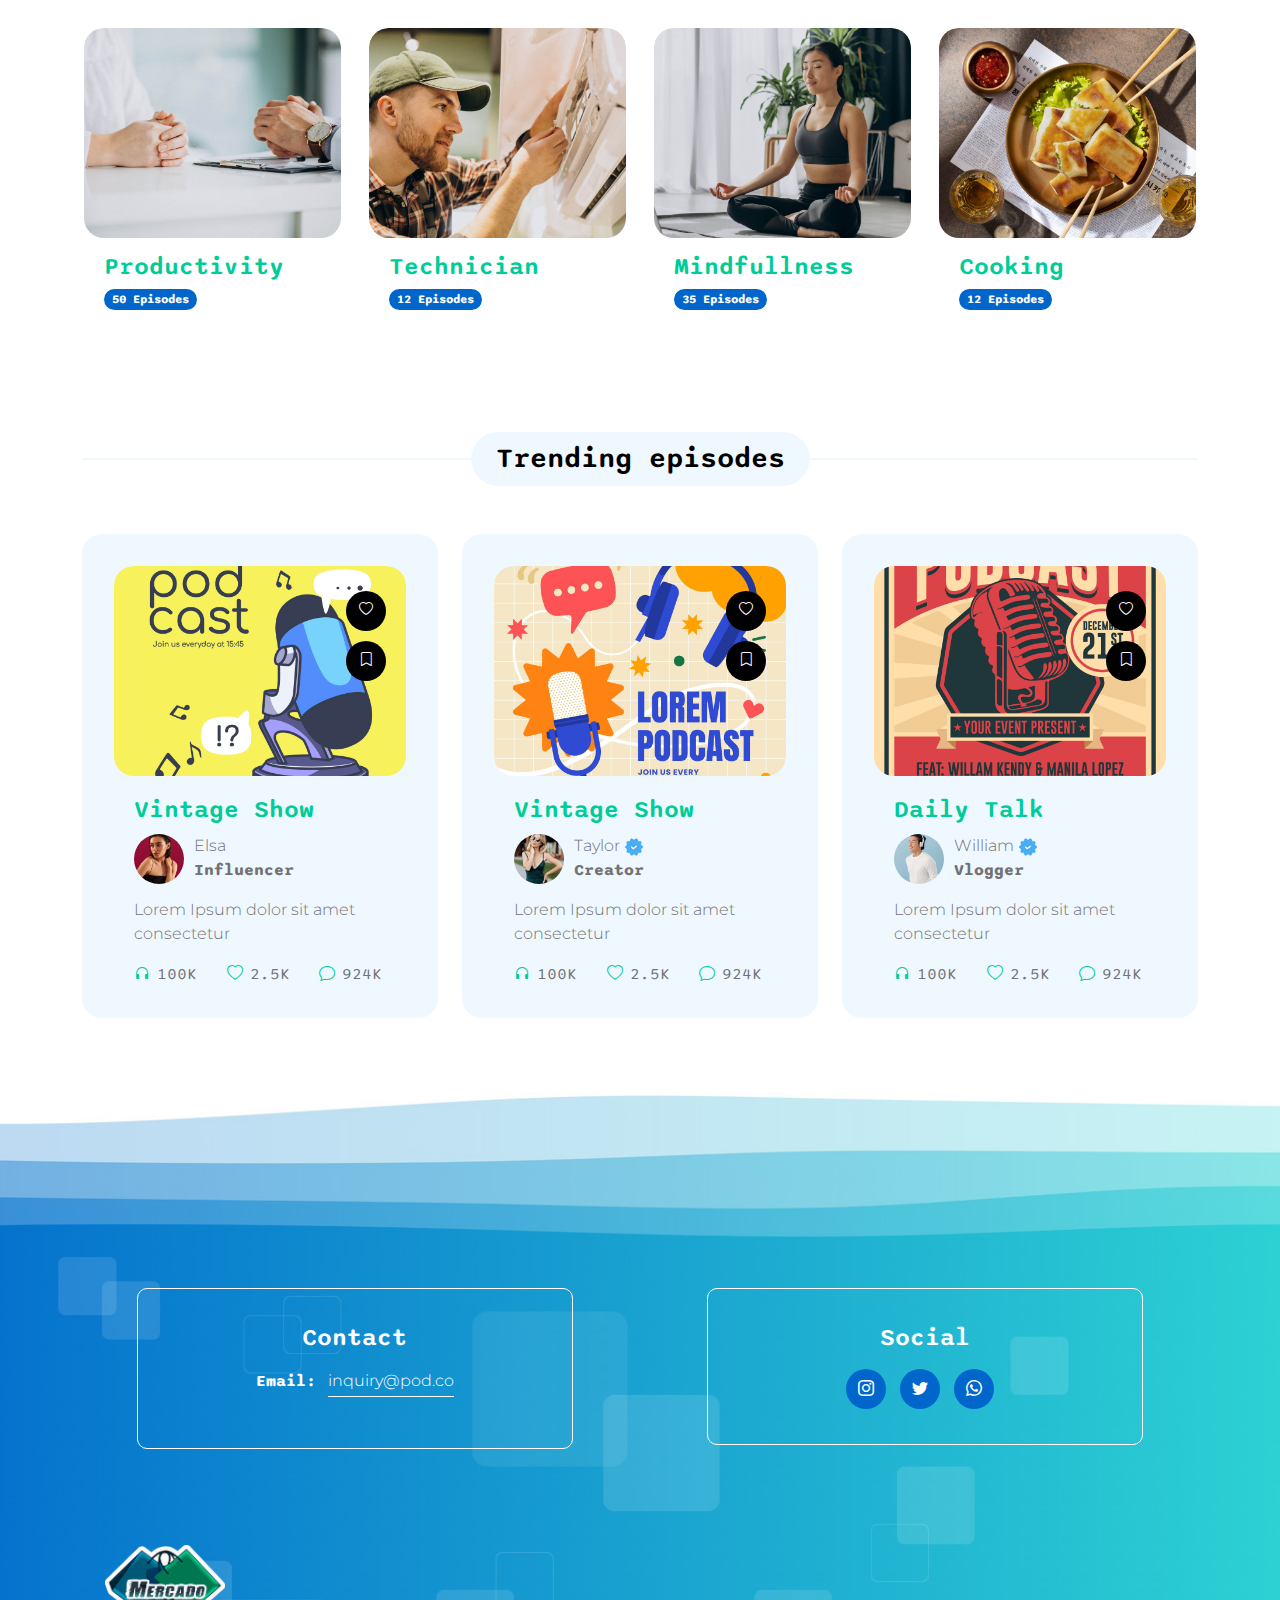
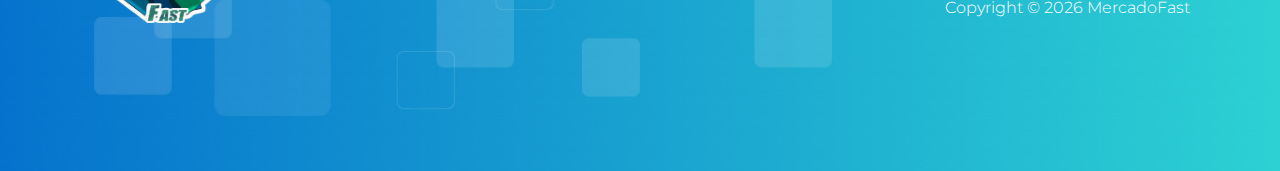
==== commit 4818b471: "adicionado imagens de livros em images/profile e add func para pegar ano atual" ====
--- a/index.html
+++ b/index.html
@@ -98,9 +98,11 @@
                                 <a href="#section_2" class="btn custom-btn smoothscroll mt-3">Promoção do dia</a>
                             </div>
 
+                            <!-- -carousel-livro1 -->
+
                             <div class="owl-carousel owl-theme">
                                 <div class="owl-carousel-info-wrap item">
-                                    <img src="images/profile/smiling-business-woman-with-folded-hands-against-white-wall-toothy-smile-crossed-arms.jpg" class="owl-carousel-image img-fluid" alt="">
+                                    <img src="images/profile/livro1.jpg" class="owl-carousel-image img-fluid" alt="">
 
                                     <div class="owl-carousel-info">
                                         <h4 class="mb-2">
@@ -126,8 +128,10 @@
                                     </div>
                                 </div>
 
+                                 <!-- -carousel-livro2 -->
+
                                 <div class="owl-carousel-info-wrap item">
-                                    <img src="images/profile/handsome-asian-man-listening-music-through-headphones.jpg" class="owl-carousel-image img-fluid" alt="">
+                                    <img src="images/profile/livro2.jpg" class="owl-carousel-image img-fluid" alt="">
 
                                     <div class="owl-carousel-info">
                                         <h4 class="mb-2">
@@ -157,8 +161,10 @@
                                     </div>
                                 </div>
 
+                                 <!-- -carousel-livro3 -->
+
                                 <div class="owl-carousel-info-wrap item">
-                                    <img src="images/profile/cute-smiling-woman-outdoor-portrait.jpg" class="owl-carousel-image img-fluid" alt="">
+                                    <img src="images/profile/livro3.jpg" class="owl-carousel-image img-fluid" alt="">
 
                                     <div class="owl-carousel-info">
                                         <h4 class="mb-2">Taylor</h4>
@@ -185,8 +191,10 @@
                                     </div>
                                 </div>
 
+                                 <!-- -carousel-livro4 -->
+
                                 <div class="owl-carousel-info-wrap item">
-                                    <img src="images/profile/man-portrait.jpg" class="owl-carousel-image img-fluid" alt="">
+                                    <img src="images/profile/livro4.jpg" class="owl-carousel-image img-fluid" alt="">
 
                                     <div class="owl-carousel-info">
                                         <h4 class="mb-2">Nick</h4>
@@ -207,8 +215,10 @@
                                     </div>
                                 </div>
 
+                                 <!-- -carousel-livro5 -->
+
                                 <div class="owl-carousel-info-wrap item">
-                                    <img src="images/profile/woman-posing-black-dress-medium-shot.jpg" class="owl-carousel-image img-fluid" alt="">
+                                    <img src="images/profile/livro5.jpg" class="owl-carousel-image img-fluid" alt="">
 
                                     <div class="owl-carousel-info">
                                         <h4 class="mb-2">
@@ -232,8 +242,10 @@
                                     </div>
                                 </div>
 
+                                 <!-- -carousel-livro6 -->
+
                                 <div class="owl-carousel-info-wrap item">
-                                    <img src="images/profile/smart-attractive-asian-glasses-male-standing-smile-with-freshness-joyful-casual-blue-shirt-portrait-white-background.jpg" class="owl-carousel-image img-fluid" alt="">
+                                    <img src="images/profile/livro6.jpg" class="owl-carousel-image img-fluid" alt="">
 
                                     <div class="owl-carousel-info">
                                         <h4 class="mb-2">Chan</h4>
@@ -266,7 +278,7 @@
                     <div class="row justify-content-center">
 
                         <div class="col-lg-12 col-12">
-                            <div class="section-title-wrap mb-5">
+                            <div class="section-title-wrap mb-5 text-center">
                                 <h4 class="section-title">Promoção do Dia</h4>
                             </div>
                         </div>
@@ -489,7 +501,7 @@
                     <div class="row">
 
                         <div class="col-lg-12 col-12">
-                            <div class="section-title-wrap mb-5">
+                            <div class="section-title-wrap mb-5 text-center">
                                 <h4 class="section-title">Comprados Recentemente</h4>
                             </div>
                         </div>
@@ -576,7 +588,7 @@
                     <div class="row">
 
                         <div class="col-lg-12 col-12">
-                            <div class="section-title-wrap mb-5">
+                            <div class="section-title-wrap mb-5 text-center">
                                 <h4 class="section-title">Trending episodes</h4>
                             </div>
                         </div>
@@ -707,7 +719,8 @@
                                         <p>
                                             William
                                             <img src="images/verified.png" class="verified-image img-fluid" alt="">
-                                            <strong>Vlogger</strong></p>
+                                            <strong>Vlogger</strong>
+                                        </p>
                                     </div>
 
                                     <p class="mb-0">Lorem Ipsum dolor sit amet consectetur</p>
@@ -838,7 +851,7 @@
                     </div>
 
                     <div class="col-lg-7 col-md-9 col-12">
-                        <ul class="site-footer-links">
+                        <!-- <ul class="site-footer-links">
                             <li class="site-footer-link-item">
                                 <a href="#" class="site-footer-link">Homepage</a>
                             </li>
@@ -854,13 +867,12 @@
                             <li class="site-footer-link-item">
                                 <a href="#" class="site-footer-link">Contact Us</a>
                             </li>
-                        </ul>
+                        </ul> -->
                     </div>
 
                     <div class="col-lg-3 col-12">
-                        <p class="copyright-text mb-0">Copyright © 2036 Talk Pod Company
-                        <br><br>
-                        Design: <a rel="nofollow" href="https://templatemo.com/page/1" target="_parent">TemplateMo</a></p>
+                        <p class="copyright-text mb-0" id="copyright_p"></p>
+                   
                     </div>
                 </div>
             </div>
@@ -872,6 +884,11 @@
         <script src="js/bootstrap.bundle.min.js"></script>
         <script src="js/owl.carousel.min.js"></script>
         <script src="js/custom.js"></script>
+        <script>
+            var dataAtual  = new Date();
+            var anoAtual = dataAtual.getFullYear();
+            copyright_p.innerHTML = "Copyright © " +  anoAtual + " MercadoFast";
+        </script>
 
     </body>
 </html>
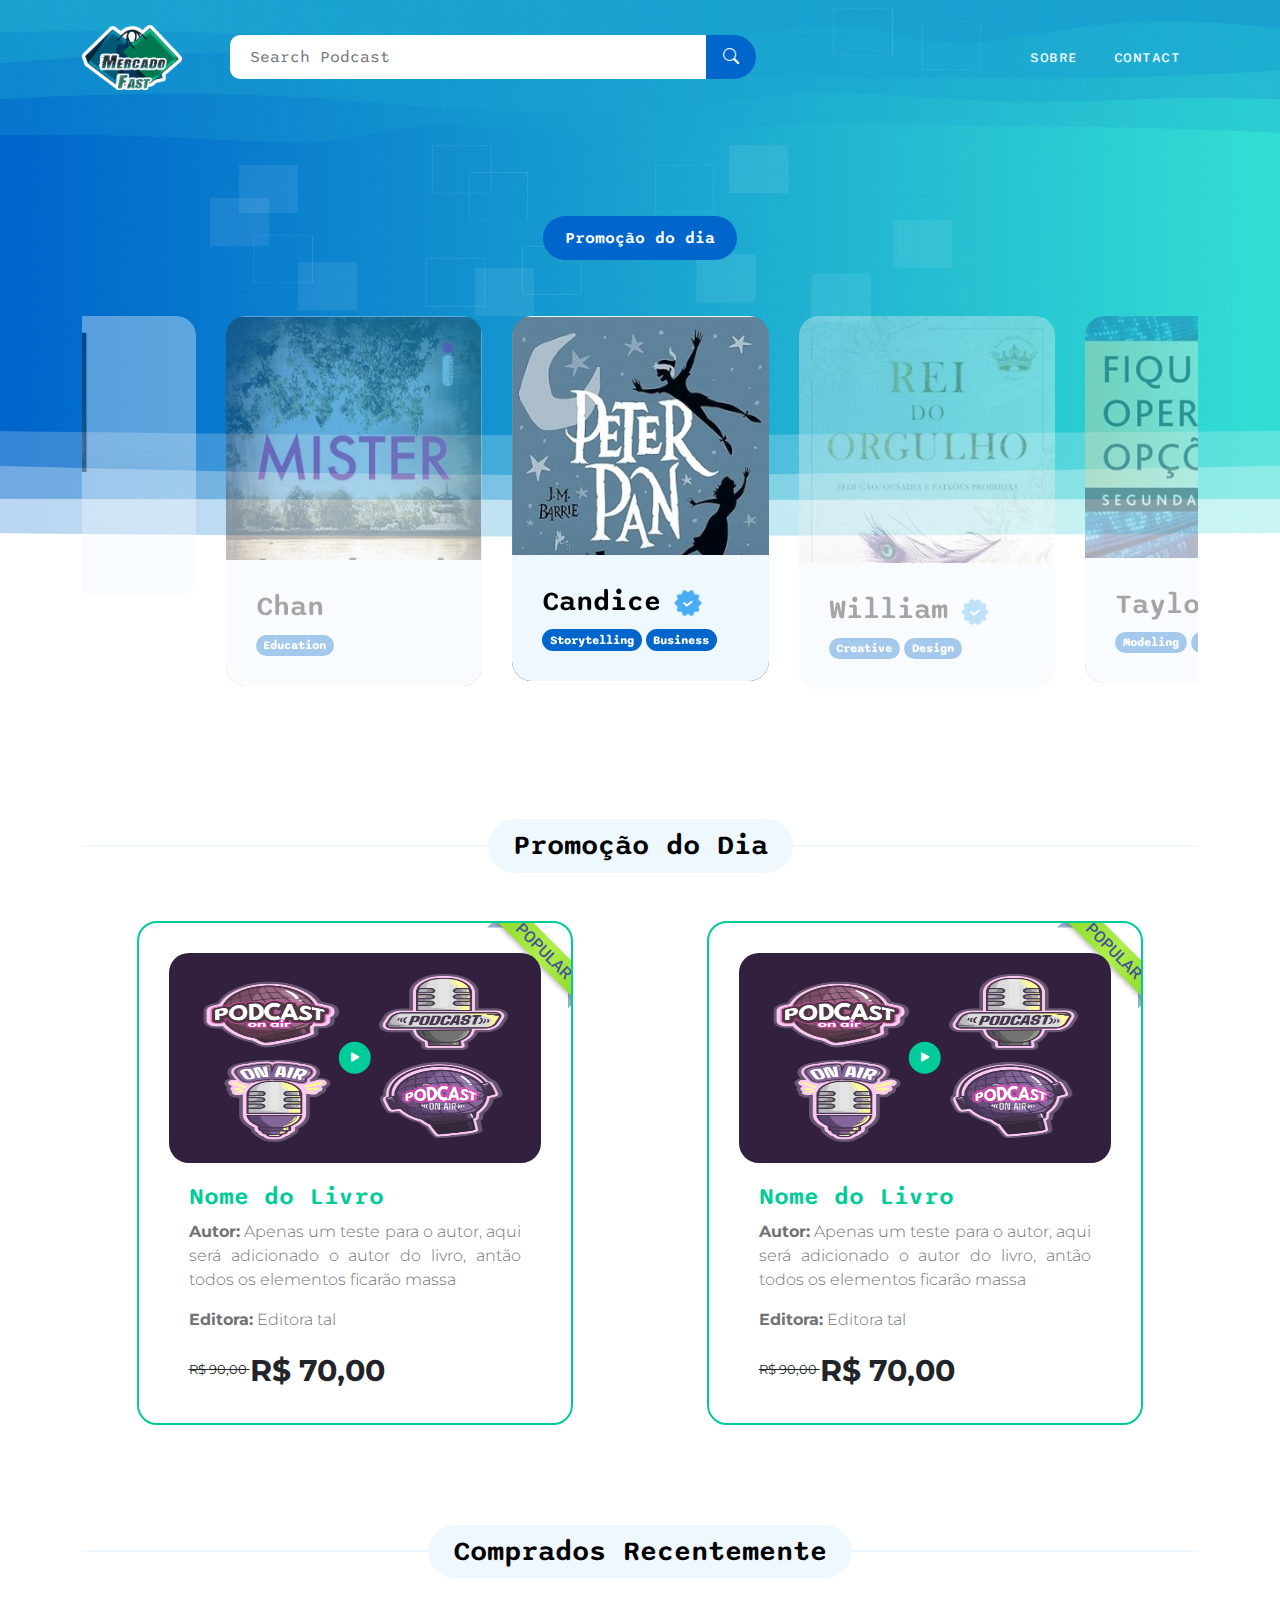
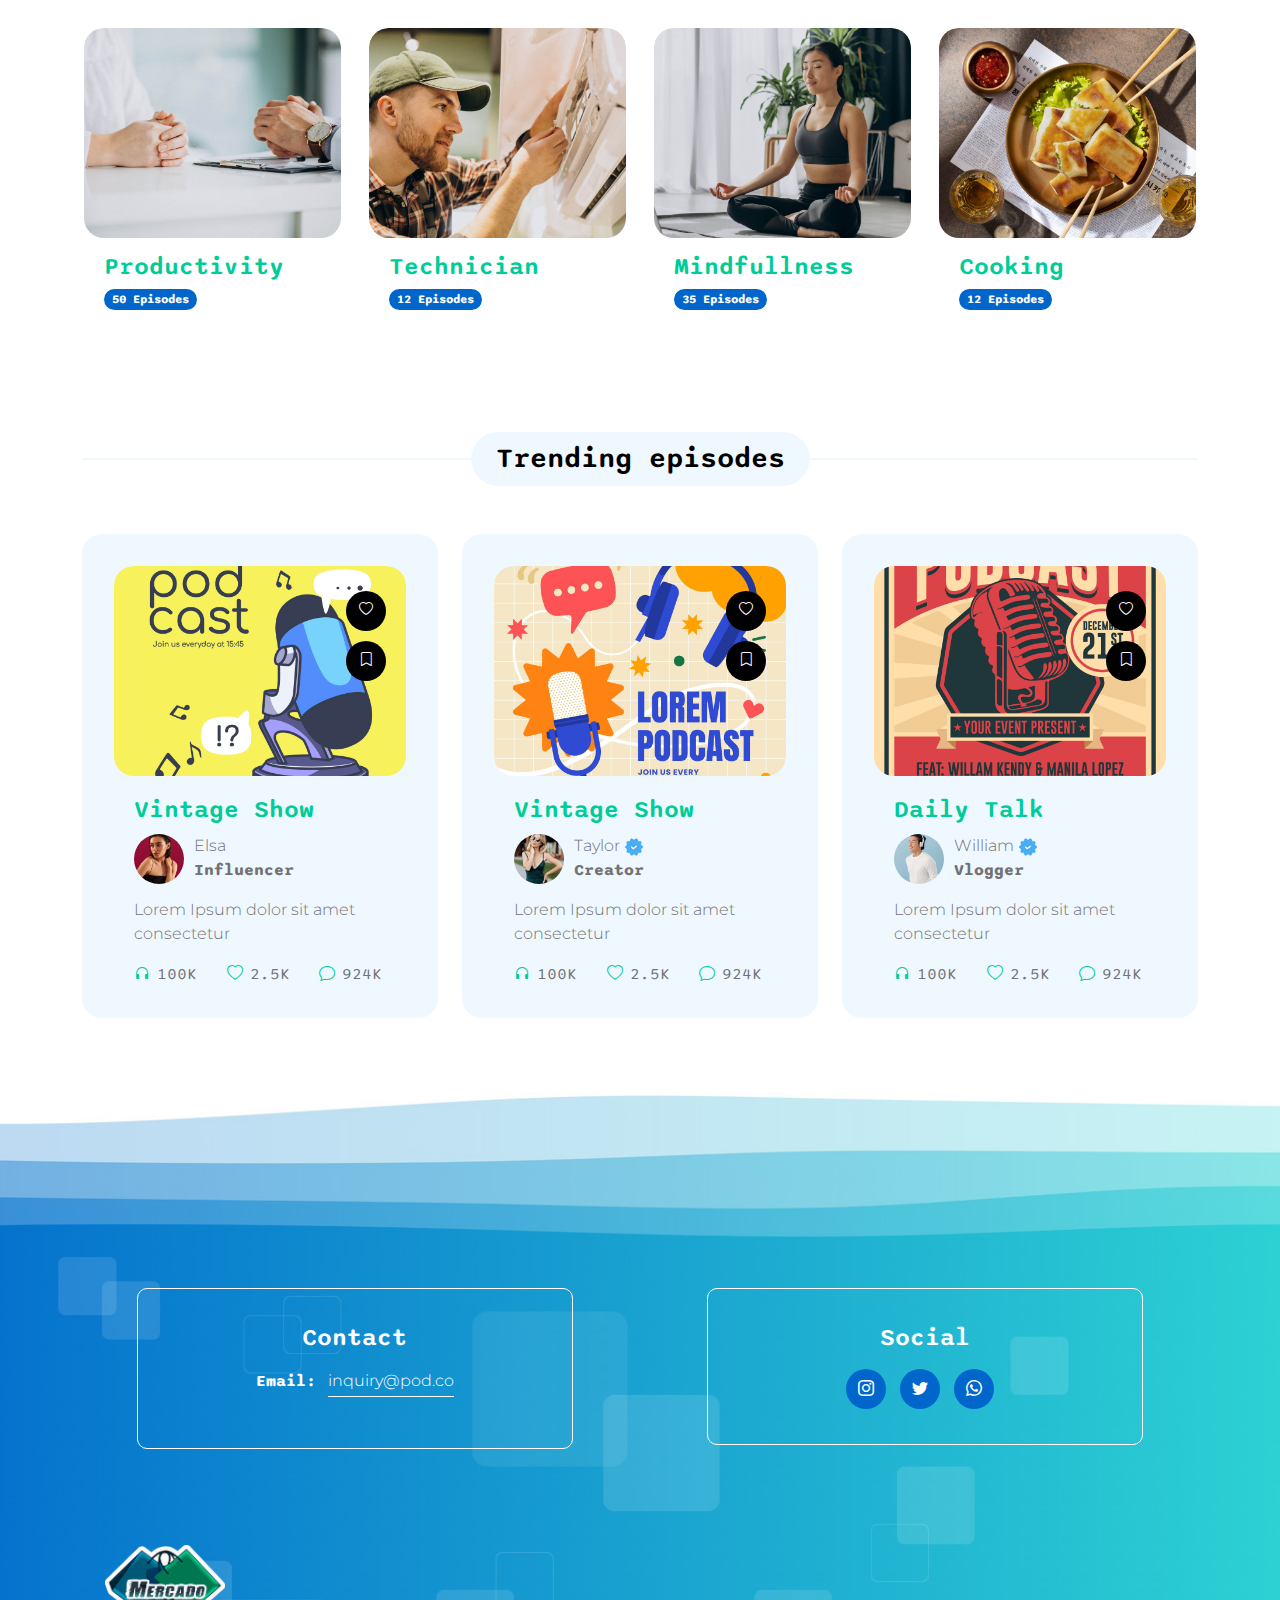
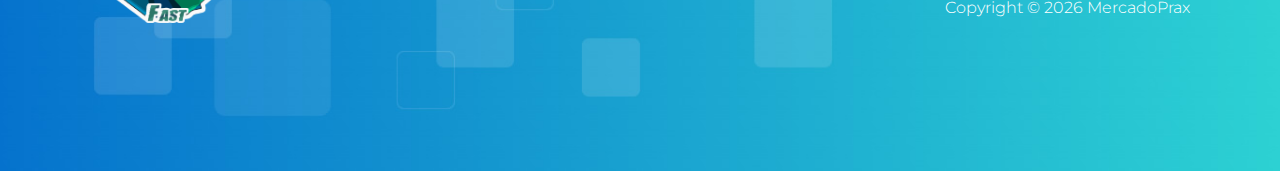
==== commit cbbbe4c7: "modifica funcao myfuncoes.js para pegar title" ====
--- a/index.html
+++ b/index.html
@@ -7,7 +7,7 @@
         <meta name="description" content="">
         <meta name="author" content="www.mercadofast.com.br">
 
-        <title>Mercado Fast</title>
+        <title>MercadoPrax</title>
 
         <!-- CSS FILES -->        
         <link rel="preconnect" href="https://fonts.googleapis.com">
@@ -884,11 +884,6 @@
         <script src="js/bootstrap.bundle.min.js"></script>
         <script src="js/owl.carousel.min.js"></script>
         <script src="js/custom.js"></script>
-        <script>
-            var dataAtual  = new Date();
-            var anoAtual = dataAtual.getFullYear();
-            copyright_p.innerHTML = "Copyright © " +  anoAtual + " MercadoFast";
-        </script>
-
+        <script src="js/myfuncoes.js"></script>
     </body>
 </html>
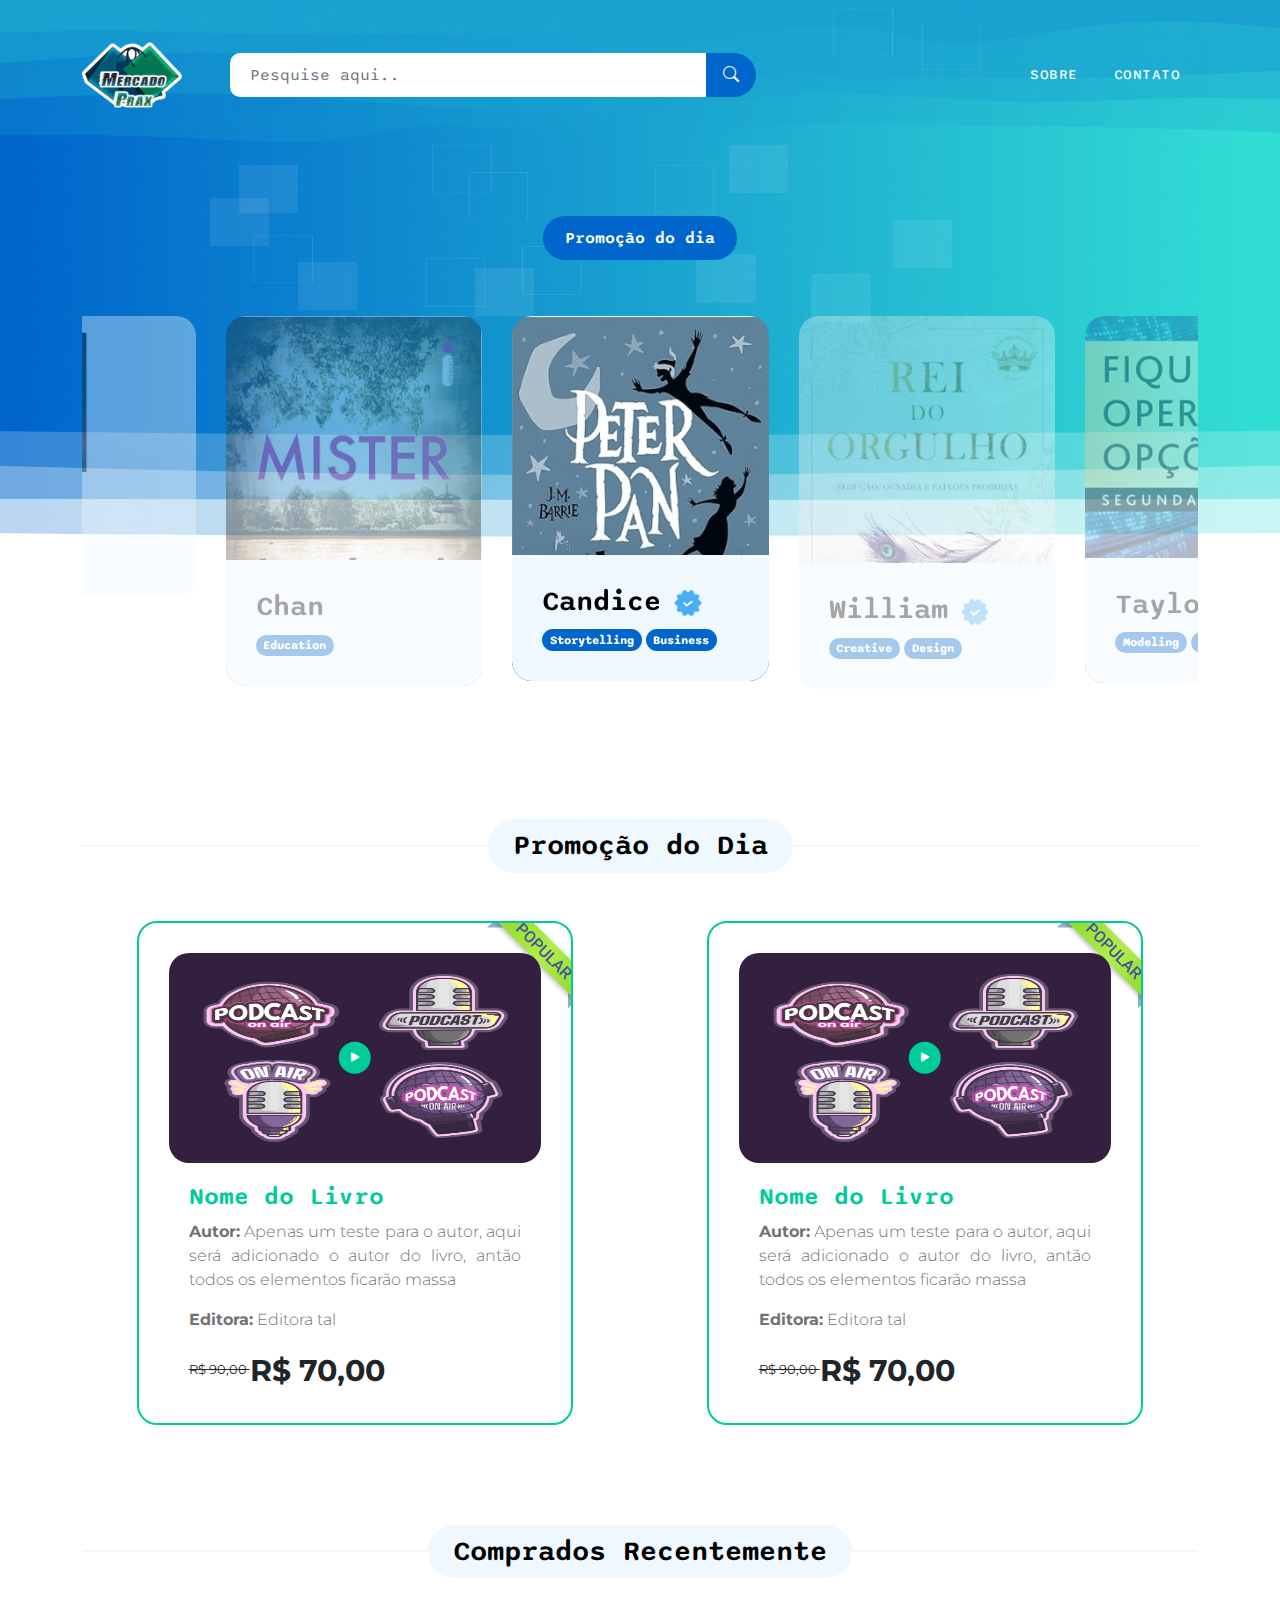
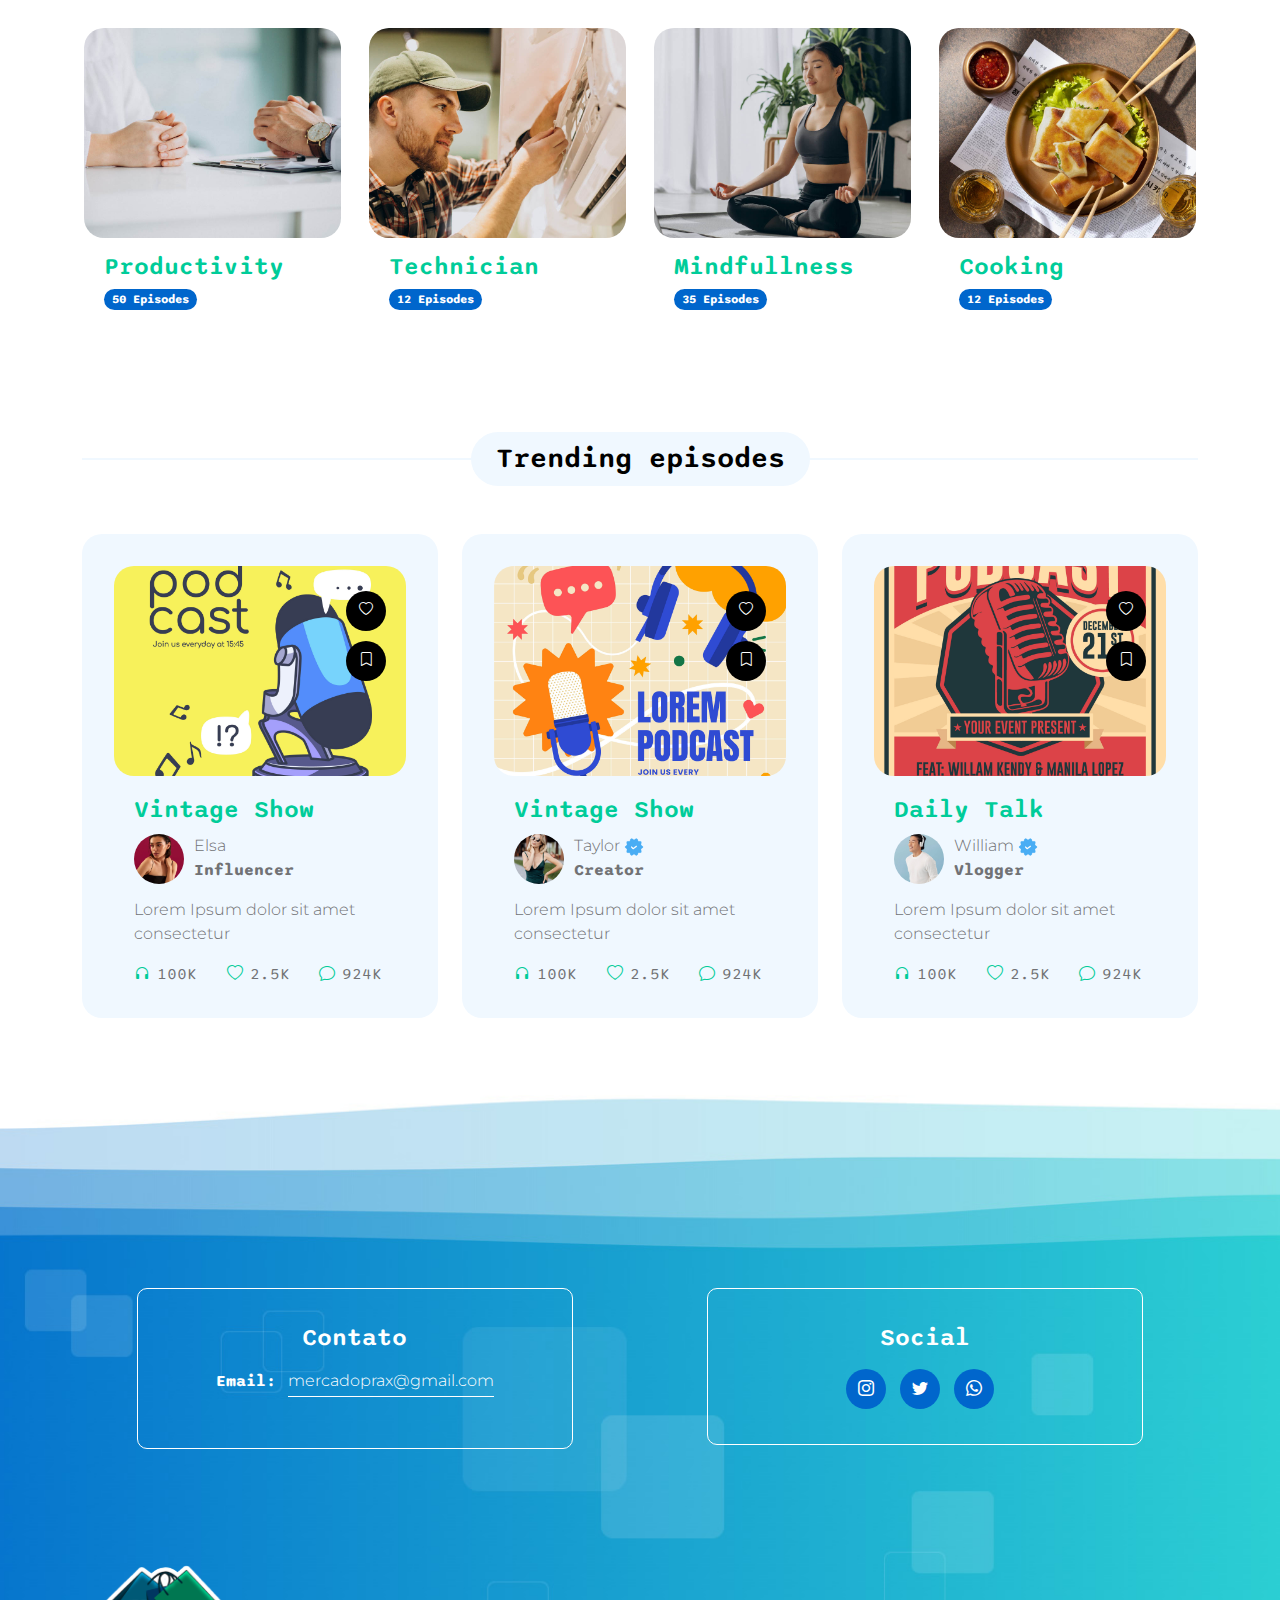
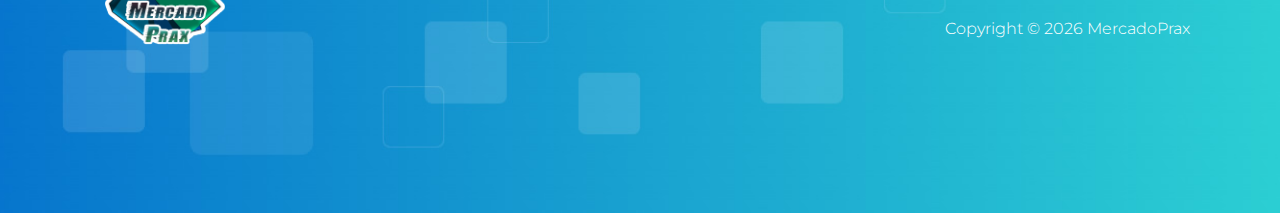
==== commit fa319c49: "troca de logo para Prax, troca renomeado arquivo css para mercadoprax" ====
--- a/index.html
+++ b/index.html
@@ -5,7 +5,7 @@
         <meta name="viewport" content="width=device-width, initial-scale=1">
 
         <meta name="description" content="">
-        <meta name="author" content="www.mercadofast.com.br">
+        <meta name="author" content="www.mercadoprax.com.br">
 
         <title>MercadoPrax</title>
 
@@ -24,7 +24,7 @@
         
         <link rel="stylesheet" href="css/owl.theme.default.min.css">
 
-        <link href="css/mercadofast.css" rel="stylesheet">
+        <link href="css/mercadoprax.css" rel="stylesheet">
         <!-- Add favicon-->
         
 
@@ -37,12 +37,12 @@
             <nav class="navbar navbar-expand-lg">
                 <div class="container">
                     <a class="navbar-brand me-lg-5 me-0" href="index.html">
-                        <img src="images/logo.png" class="logo-image img-fluid" alt="logo-mercado-fast">
+                        <img src="images/logo.png" class="logo-image img-fluid" alt="logo-mercado-prax">
                     </a>
 
                     <form action="#" method="get" class="custom-form search-form flex-fill me-3" role="search">
                         <div class="input-group input-group-lg">    
-                            <input name="search" type="search" class="form-control" id="search" placeholder="Search Podcast" aria-label="Search">
+                            <input name="search" type="search" class="form-control" id="search" placeholder="Pesquise aqui.." aria-label="Search">
 
                             <button type="submit" class="form-control" id="submit">
                                 <i class="bi-search"></i>
@@ -72,7 +72,7 @@
                             </li> -->
     
                             <li class="nav-item">
-                                <a class="nav-link" href="contact.html">Contact</a>
+                                <a class="nav-link" href="contact.html">Contato</a>
                             </li>
                         </ul>
 
@@ -774,13 +774,13 @@
                                     <button type="submit" class="form-control" id="submit">Subscribe</button>
                                 </div>
                             </form> -->
-                            <h5 class="site-footer-title mb-3 ">Contact</h5>
+                            <h5 class="site-footer-title mb-3 ">Contato</h5>
 
                             <!-- <p class="mb-2"><strong class="d-inline me-2">Phone:</strong> 010-020-0340</p>
                             -->
                             <p>
                                 <strong class="d-inline me-2">Email:</strong>
-                                <a href="#">inquiry@pod.co</a> 
+                                <a href="mailto:mercadoprax@gmail.com">mercadoprax@gmail.com</a> 
                             </p>
                         
                         </div>
--- a/css/mercadoprax.css
+++ b/css/mercadoprax.css
@@ -0,0 +1,1298 @@
+
+
+
+
+/*---------------------------------------
+  CUSTOM PROPERTIES ( VARIABLES )             
+-----------------------------------------*/
+:root {
+  --white-color:                  #ffffff;
+  --primary-color:                #00CC99;
+  --secondary-color:              #0066CC;
+  --section-bg-color:             #f0f8ff;
+  --custom-btn-bg-color:          #0066CC;
+  --custom-btn-bg-hover-color:    #00CC99;
+  --dark-color:                   #000000;
+  --p-color:                      #717275;
+  --border-color:                 #7fffd4;
+  --link-hover-color:             #0066CC;
+
+  --body-font-family:             'Montserrat', sans-serif;
+  --title-font-family:            'Sono', sans-serif;
+
+  --h1-font-size:                 58px;
+  --h2-font-size:                 46px;
+  --h3-font-size:                 32px;
+  --h4-font-size:                 28px;
+  --h5-font-size:                 24px;
+  --h6-font-size:                 22px;
+  --p-font-size:                  16px;
+  --menu-font-size:               14px;
+
+  --border-radius-large:          100px;
+  --border-radius-medium:         20px;
+  --border-radius-small:          10px;
+
+  --font-weight-light:            300;
+  --font-weight-normal:           400;
+  --font-weight-medium:           500;
+  --font-weight-semibold:         600;
+  --font-weight-bold:             700;
+}
+
+body {
+  background-color: var(--white-color);
+  font-family: var(--body-font-family); 
+}
+
+
+/*---------------------------------------
+  TYPOGRAPHY               
+-----------------------------------------*/
+
+h2,
+h3,
+h4,
+h5,
+h6 {
+  color: var(--dark-color);
+}
+
+h1,
+h2,
+h3,
+h4,
+h5,
+h6 {
+  font-family: var(--title-font-family); 
+  font-weight: var(--font-weight-semibold);
+}
+
+h1 {
+  font-size: var(--h1-font-size);
+  font-weight: var(--font-weight-bold);
+}
+
+h2 {
+  font-size: var(--h2-font-size);
+  font-weight: var(--font-weight-bold);
+}
+
+h3 {
+  font-size: var(--h3-font-size);
+}
+
+h4 {
+  font-size: var(--h4-font-size);
+}
+
+h5 {
+  font-size: var(--h5-font-size);
+}
+
+h6 {
+  font-size: var(--h6-font-size);
+}
+
+p {
+  color: var(--p-color);
+  font-size: var(--p-font-size);
+  font-weight: var(--font-weight-light);
+}
+
+ul li {
+  color: var(--p-color);
+  font-size: var(--p-font-size);
+  font-weight: var(--font-weight-light);
+}
+
+a, 
+button {
+  touch-action: manipulation;
+  transition: all 0.3s;
+}
+
+a {
+  display: inline-block;
+  color: var(--primary-color);
+  text-decoration: none;
+}
+
+a:hover {
+  color: var(--link-hover-color);
+}
+
+b,
+strong {
+  font-weight: var(--font-weight-bold);
+}
+
+::selection {
+  background-color: var(--primary-color);
+  color: var(--white-color);
+}
+
+
+/*---------------------------------------
+  SECTION               
+-----------------------------------------*/
+.section-title-wrap {
+  position: relative;
+}
+
+.section-title-wrap::after {
+  content: "";
+  background: var(--section-bg-color);
+  width: 100%;
+  height: 2px;
+  position: absolute;
+  top: 50%;
+  left: 50%;
+  transform: translate(-50%, -50%);
+  pointer-events: none;
+}
+
+.section-title {
+  background: var(--section-bg-color);
+  border-radius: var(--border-radius-large);
+  display: inline-block;
+  position: relative;
+  z-index: 2;
+  margin-bottom: 0;
+  padding: 10px 25px;
+}
+
+.section-padding {
+  padding-top: 100px;
+  padding-bottom: 100px;
+}
+
+main {
+  position: relative;
+  z-index: 1;
+}
+
+.section-bg {
+  background-color: var(--section-bg-color);
+}
+
+.section-overlay {
+  background-color: var(--primary-color);
+  position: absolute;
+  top: 0;
+  left: 0;
+  pointer-events: none;
+  width: 100%;
+  height: 100%;
+  opacity: 0.85;
+}
+
+.section-overlay + .container {
+  position: relative;
+}
+
+
+/*---------------------------------------
+  CUSTOM ICON COLOR               
+-----------------------------------------*/
+.custom-icon {
+  color: var(--primary-color);
+}
+
+
+/*---------------------------------------
+  CUSTOM BUTTON               
+-----------------------------------------*/
+.custom-btn {
+  background: var(--custom-btn-bg-color);
+  border: 2px solid transparent;
+  border-radius: var(--border-radius-large);
+  color: var(--white-color);
+  font-family: var(--title-font-family);
+  font-size: var(--p-font-size);
+  font-weight: var(--font-weight-semibold);
+  line-height: normal;
+  transition: all 0.3s;
+  padding: 10px 20px;
+}
+
+.custom-btn:hover {
+  background: var(--custom-btn-bg-hover-color);
+  color: var(--white-color);
+}
+
+.custom-border-btn {
+  background: transparent;
+  border: 2px solid var(--custom-btn-bg-color);
+  color: var(--custom-btn-bg-color);
+}
+
+.custom-border-btn:hover {
+  background: var(--custom-btn-bg-color);
+  border-color: transparent;
+  color: var(--primary-color);
+}
+
+.custom-btn-bg-white {
+  border-color: var(--white-color);
+  color: var(--white-color);
+}
+
+
+/*---------------------------------------
+  SITE HEADER              
+-----------------------------------------*/
+.site-header {
+  background-image: url('../images/templatemo-wave-header.jpg'), linear-gradient(#348CD2, #FFFFFF);;
+  background-repeat: no-repeat;
+  background-size: cover;
+  background-position: center;
+  min-height: 480px;
+  position: relative;
+}
+
+.site-header h2 {
+  color: var(--white-color);
+}
+
+
+/*---------------------------------------
+  NAVIGATION              
+-----------------------------------------*/
+.navbar {
+  background-color: transparent;
+  position: absolute;
+  top: 0;
+  right: 0;
+  left: 0;
+  z-index: 9;
+  padding-top: 20px;
+  padding-bottom: 20px;
+}
+
+.navbar .navbar-brand,
+.navbar .navbar-brand:hover {
+  color: var(--white-color);
+}
+
+.navbar .logo-image {
+  width: 100px;
+}
+
+.logo-image {
+  width: 120px;
+  height: auto;
+}
+
+.navbar-brand,
+.navbar-brand:hover {
+  font-size: var(--h3-font-size);
+  font-weight: var(--font-weight-bold);
+  display: inline-block;
+}
+
+.navbar-brand span {
+  font-family: var(--title-font-family);
+}
+
+.navbar-nav .nav-link {
+  display: inline-block;
+  color: var(--section-bg-color);
+  font-family: var(--title-font-family); 
+  font-size: var(--menu-font-size);
+  font-weight: var(--font-weight-medium);
+  text-transform: uppercase;
+  letter-spacing: 0.5px;
+  position: relative;
+  padding-top: 15px;
+  padding-bottom: 15px;
+}
+
+.navbar-expand-lg .navbar-nav .nav-link {
+  padding-right: 18px;
+  padding-left: 18px;
+}
+
+.navbar-nav .nav-link.active, 
+.navbar-nav .nav-link:hover {
+  color: var(--secondary-color);
+}
+
+.navbar .dropdown-menu {
+  background: var(--white-color);
+  box-shadow: 0 1rem 3rem rgba(0,0,0,.175);
+  border: 0;
+  display: inherit;
+  opacity: 0;
+  min-width: 9rem;
+  margin-top: 20px;
+  padding: 13px 0 10px 0;
+  transition: all 0.3s;
+  pointer-events: none;
+}
+
+.navbar .dropdown-menu::before {
+  content: "";
+  width: 0;
+  height: 0;
+  border-left: 20px solid transparent;
+  border-right: 20px solid transparent;
+  border-bottom: 15px solid var(--white-color);
+  position: absolute;
+  top: -10px;
+  left: 10px;
+}
+
+.navbar .dropdown-item {
+  display: inline-block;
+  color: var(--p-bg-color);
+  font-family: var(--title-font-family); 
+  font-size: var(--menu-font-size);
+  font-weight: var(--font-weight-medium);
+  text-transform: uppercase;
+  letter-spacing: 0.5px;
+  position: relative;
+}
+
+.navbar .dropdown-item.active, 
+.navbar .dropdown-item:active,
+.navbar .dropdown-item:focus, 
+.navbar .dropdown-item:hover {
+  background: transparent;
+  color: var(--secondary-color);
+}
+
+.navbar .dropdown-toggle::after {
+  content: "\f282";
+  display: inline-block;
+  font-family: bootstrap-icons !important;
+  font-size: var(--menu-font-size);
+  font-style: normal;
+  font-weight: normal !important;
+  font-variant: normal;
+  text-transform: none;
+  line-height: 1;
+  vertical-align: -.125em;
+  -webkit-font-smoothing: antialiased;
+  -moz-osx-font-smoothing: grayscale;
+  position: relative;
+  left: 2px;
+  border: 0;
+}
+
+@media screen and (min-width: 992px) {
+  .navbar .dropdown:hover .dropdown-menu {
+    opacity: 1;
+    margin-top: 0;
+    pointer-events: auto;
+  }
+}
+
+.navbar .custom-border-btn {
+  border-color: var(--white-color);
+  color: var(--white-color);
+}
+
+.navbar .custom-border-btn:hover {
+  background: var(--white-color);
+  color: var(--secondary-color);
+}
+
+.navbar-toggler {
+  border: 0;
+  padding: 0;
+  cursor: pointer;
+  margin: 0;
+  width: 30px;
+  height: 35px;
+  outline: none;
+}
+
+.navbar-toggler:focus {
+  outline: none;
+  box-shadow: none;
+}
+
+.navbar-toggler[aria-expanded="true"] .navbar-toggler-icon {
+  background: transparent;
+}
+
+.navbar-toggler[aria-expanded="true"] .navbar-toggler-icon:before,
+.navbar-toggler[aria-expanded="true"] .navbar-toggler-icon:after {
+  transition: top 300ms 50ms ease, -webkit-transform 300ms 350ms ease;
+  transition: top 300ms 50ms ease, transform 300ms 350ms ease;
+  transition: top 300ms 50ms ease, transform 300ms 350ms ease, -webkit-transform 300ms 350ms ease;
+  top: 0;
+}
+
+.navbar-toggler[aria-expanded="true"] .navbar-toggler-icon:before {
+  transform: rotate(45deg);
+}
+
+.navbar-toggler[aria-expanded="true"] .navbar-toggler-icon:after {
+  transform: rotate(-45deg);
+}
+
+.navbar-toggler .navbar-toggler-icon {
+  background: var(--white-color);
+  transition: background 10ms 300ms ease;
+  display: block;
+  width: 30px;
+  height: 2px;
+  position: relative;
+}
+
+.navbar-toggler .navbar-toggler-icon:before,
+.navbar-toggler .navbar-toggler-icon:after {
+  transition: top 300ms 350ms ease, -webkit-transform 300ms 50ms ease;
+  transition: top 300ms 350ms ease, transform 300ms 50ms ease;
+  transition: top 300ms 350ms ease, transform 300ms 50ms ease, -webkit-transform 300ms 50ms ease;
+  position: absolute;
+  right: 0;
+  left: 0;
+  background: var(--white-color);
+  width: 30px;
+  height: 2px;
+  content: '';
+}
+
+.navbar-toggler .navbar-toggler-icon::before {
+  top: -8px;
+}
+
+.navbar-toggler .navbar-toggler-icon::after {
+  top: 8px;
+}
+
+
+/*---------------------------------------
+  CAROUSEL        
+-----------------------------------------*/
+.hero-section {
+  background-image: url('../images/templatemo-wave-banner.jpg'), linear-gradient(#348CD2, #FFFFFF);
+  background-repeat: no-repeat;
+  background-size: 108% 76%;
+  background-position: top;
+  padding-top: 200px;
+}
+
+.owl-carousel {
+  text-align: center;
+}
+
+.owl-carousel-image {
+  display: block;
+}
+
+.owl-carousel .owl-item .owl-carousel-verified-image {
+  display: inline-block;
+  width: 30px;
+  height: auto;
+  position: relative;
+  right: 5px;
+}
+
+.verified-image {
+  display: inline-block;
+  width: 20px;
+  height: auto;
+}
+
+.owl-carousel .owl-item {
+  opacity: 0.35;
+}
+
+.owl-carousel .owl-item.active.center {
+  opacity: 1;
+}
+
+.owl-carousel-info-wrap {
+  border-radius: var(--border-radius-medium);
+  position: relative;
+  overflow: hidden;
+  text-align: left;
+}
+
+.owl-carousel-info {
+  background-color: var(--section-bg-color);
+  box-shadow: 0 1rem 3rem rgba(0,0,0,.175);
+  position: absolute;
+  bottom: 0;
+  right: 0;
+  left: 0;
+  padding: 30px;
+}
+
+.badge {
+  background-color: var(--custom-btn-bg-color);
+  font-family: var(--title-font-family);
+  border-radius: var(--border-radius-large);
+  color: var(--white-color);
+  padding-bottom: 5px;
+}
+
+.owl-carousel-info-wrap .social-share,
+.team-thumb .social-share {
+  position: absolute;
+  right: 0;
+  bottom: 0;
+}
+
+.owl-carousel-info-wrap .social-icon,
+.team-thumb .social-icon {
+  opacity: 0;
+  transition: all 0.3s ease;
+  transform: translateX(0);
+  padding-right: 20px;
+  padding-left: 20px;
+}
+
+.owl-carousel .owl-item.active.center .owl-carousel-info-wrap:hover .social-icon,
+.team-thumb:hover .social-icon {
+  transform: translateY(-100%);
+  opacity: 1;
+}
+
+.owl-carousel-info-wrap .social-icon-item,
+.owl-carousel-info-wrap .social-icon-link,
+.team-thumb .social-icon-item,
+.team-thumb .social-icon-link {
+  display: block;
+  margin-bottom: 10px;
+  margin-left: auto;
+}
+
+.owl-carousel-info-wrap .social-icon-link {
+  margin-top: 5px;
+  margin-bottom: 5px;
+}
+
+.owl-carousel .owl-dots {
+  background-color: var(--white-color);
+  box-shadow: 0 1rem 3rem rgba(0,0,0,.175);
+  border-radius: var(--border-radius-large);
+  display: none; /*inline-block */
+  margin: auto;
+  margin-top: 40px;
+  padding: 15px 25px;
+  padding-bottom: 40px;
+}
+
+.owl-theme .owl-nav.disabled+.owl-dots {
+  margin-top: 40px;
+}
+
+.owl-theme .owl-dots .owl-dot.active span, 
+.owl-theme .owl-dots .owl-dot:hover span {
+  background: var(--secondary-color);
+}
+
+
+/*---------------------------------------
+  CUSTOM BLOCK              
+-----------------------------------------*/
+.custom-block {
+  border: 2px solid var(--primary-color);
+  border-radius: var(--border-radius-medium);
+  position: relative;
+  overflow: hidden;
+  padding: 30px;
+  transition: all 0.3s ease;
+}
+
+.custom-block:hover {
+  background: var(--white-color);
+  box-shadow: 0 1rem 3rem rgba(0,0,0,.175);
+  border-color: transparent;
+  transform: translateY(-3px);
+}
+
+.custom-block-info {
+  display: block;
+  padding: 10px 20px;
+  padding-bottom: 0;
+}
+
+.custom-block-image-wrap {
+  position: relative;
+  display: block;
+  height: 100%;
+}
+
+.custom-block-image-wrap > a {
+  display: block;
+}
+
+.custom-block-image {
+  border-radius: var(--border-radius-medium);
+  display: block;
+  width: 112px;
+  height: 112px;
+  object-fit: cover;
+}
+
+.custom-block-image-detail-page .custom-block-image {
+  width: 100%;
+  height: 212px;
+}
+
+.custom-block .custom-block-icon {
+  position: absolute;
+  top: 50%;
+  left: 50%;
+  transform: translate(-50%, -50%);
+}
+
+.custom-block-icon-wrap {
+  border-radius: var(--border-radius-medium);
+  position: relative;
+  overflow: hidden;
+}
+
+.custom-block-icon-wrap .section-overlay {
+  opacity: 0.25;
+}
+
+.custom-block-btn-group {
+  position: absolute;
+  bottom: 0;
+  right: 0;
+  left: 0;
+  margin: 20px;
+}
+
+.custom-block-btn-group .custom-block-icon {
+  position: relative;
+  top: 0;
+  left: 0;
+  transform: none;
+}
+
+.custom-block-icon {
+  background: var(--primary-color);
+  border-radius: var(--border-radius-medium);
+  font-size: var(--p-font-size);
+  color: var(--white-color);
+  text-align: center;
+  width: 32.5px;
+  height: 32.5px;
+  line-height: 32.5px;
+  transition: all 0.3s;
+}
+
+.custom-block-icon:hover {
+  background: var(--secondary-color);
+  color: var(--white-color);
+}
+
+.custom-block .custom-btn {
+  font-size: var(--menu-font-size);
+  padding: 7px 15px;
+}
+
+.custom-block .custom-block-info + div .badge {
+  background-color: var(--dark-color);
+  color: var(--white-color);
+  border-radius: 50px !important;
+  font-size: var(--menu-font-size);
+  display: flex;
+  justify-content: center;
+  text-align: center;
+  width: 40px;
+  height: 40px;
+  line-height: 30px;
+  margin-top: 5px;
+  margin-bottom: 5px;
+}
+
+.custom-block .custom-block-info + div .badge:hover {
+  background-color: var(--secondary-color);
+}
+
+/*Inicio Add para Card Popular */
+
+.custom-block-full-2{
+  background-color: white;
+  border: 2px solid var(--primary-color);
+  width: 80%;
+  cursor: pointer;
+  
+}
+
+.custom-block-full-2 .custom-block-info-2 {
+  padding: 20px;
+  padding-bottom: 0;
+}
+
+.custom-block-full-2 .custom-block-image-2 {
+  width: 100%;
+  height: 210px;
+}
+
+ /* imagem Produto, Preço, autor, editora  */
+
+ .card {
+  display: flex;
+  align-items: center;
+  border: none;
+ }
+ .popular img{
+  position: absolute;
+  right: -25px;
+  top: -25px;
+  }
+  .preco{
+    font-weight: bold;
+    font-size: 30px;
+  }
+  .old-preco{
+    text-decoration: line-through;
+    font-size: 13px;
+  }
+  .editora, .autor{
+    font-weight: bold;
+  }
+  .boby-card{
+    text-align: justify;
+    word-wrap: break-word; /* usado para quebrar o texto*/
+  }
+
+/*Fim Add para Card Popular*/
+
+.custom-block-full {
+  background-color: var(--section-bg-color);
+  border-color: transparent;
+}
+
+.custom-block-full:hover {
+  border-color: var(--primary-color);
+}
+
+.custom-block-full .custom-block-info {
+  padding: 20px;
+  padding-bottom: 0;
+}
+
+.custom-block-full .custom-block-image {
+  width: 100%;
+  height: 210px;
+}
+
+.custom-block-full .social-share {
+  position: absolute;
+  top: 0;
+  right: 0;
+  margin: 50px;
+}
+
+.custom-block-top small {
+  color: var(--p-color);
+  font-family: var(--title-font-family);
+}
+
+.custom-block-top .badge {
+  background-color: var(--secondary-color);
+  color: var(--white-color);
+  display: inline-block;
+  vertical-align: middle;
+  height: 26.64px;
+  line-height: 20px;
+}
+
+.custom-block-bottom a:hover span {
+  color: var(--primary-color);
+}
+
+.custom-block-bottom a span {
+  font-family: var(--title-font-family);
+  color: var(--p-color);
+  text-transform: uppercase;
+  margin-left: 3px;
+}
+
+.custom-block-overlay {
+  border-color: transparent;
+  padding: 0;
+}
+
+.custom-block-overlay .custom-block-image {
+  margin: auto;
+  width: 100%;
+  height: 210px;
+  transition: all 0.3s;
+}
+
+.custom-block-overlay:hover .custom-block-image {
+  padding: 15px;
+  padding-bottom: 0;
+}
+
+.custom-block-overlay-info {
+  padding: 15px 20px 20px 20px;
+}
+
+
+/*---------------------------------------
+  PROIFLE BLOCK               
+-----------------------------------------*/
+.profile-block {
+  margin-top: 10px;
+}
+
+.profile-block-image {
+  border-radius: var(--border-radius-large);
+  width: 50px;
+  height: 50px;
+  object-fit: cover;
+  margin-right: 10px;
+}
+
+.profile-block p strong {
+  display: block;
+  font-family: var(--title-font-family);
+}
+
+.profile-detail-block {
+  border: 1px solid #dee2e6;
+  border-radius: var(--border-radius-large);
+  padding: 25px 35px;
+}
+
+.profile-detail-block p {
+  margin-bottom: 0;
+}
+
+
+/*---------------------------------------
+  ABOUT & TEAM SECTION               
+-----------------------------------------*/
+.about-image {
+  border-radius: var(--border-radius-medium);
+  display: block;
+}
+
+.team-thumb {
+  border-radius: var(--border-radius-medium);
+  position: relative;
+  overflow: hidden;
+}
+
+.team-info {
+  background-color: var(--white-color);
+  position: absolute;
+  bottom: 0;
+  right: 0;
+  left: 0;
+  padding: 30px;
+}
+
+
+/*---------------------------------------
+  PAGINATION               
+-----------------------------------------*/
+.pagination {
+  border: 1px solid #dee2e6;
+  border-radius: var(--border-radius-large);
+  padding: 20px;
+}
+
+.page-link {
+  border: 0;
+  border-radius: var(--border-radius-small);
+  color: var(--p-color);
+  font-family: var(--title-font-family);
+  margin: 0 5px;
+  padding: 10px 20px;
+}
+
+.page-link:hover,
+.page-item:first-child .page-link:hover,
+.page-item:last-child .page-link:hover {
+  background-color: var(--secondary-color);
+  color: var(--white-color);
+}
+
+.page-item:first-child .page-link {
+  margin-right: 10px;
+}
+
+.active>.page-link, .page-link.active {
+  background-color: var(--secondary-color);
+  border-color: var(--secondary-color);
+}
+
+
+/*---------------------------------------
+  CONTACT               
+-----------------------------------------*/
+.contact-info p strong {
+  font-family: var(--title-font-family);
+  min-width: 90px;
+}
+
+.contact-info p a {
+  color: var(--p-color);
+  border-bottom: 1px solid;
+  padding-bottom: 3px;
+}
+
+.contact-info p a:hover {
+  color: var(--secondary-color);
+}
+
+.google-map {
+  border-radius: var(--border-radius-medium);
+}
+
+.contact-form .form-floating>textarea {
+  border-radius: var(--border-radius-medium);
+  height: 150px;
+}
+
+
+/*---------------------------------------
+  SUBSCRIBE FORM               
+-----------------------------------------*/
+.subscribe-form-wrap {
+  border: 1px solid var(--white-color);
+  border-radius: var(--border-radius-small);
+  width: 80%;
+  text-align: center;
+  display: inline-block;
+  top: 12px;
+  padding: 35px;
+}
+
+.subscribe-form-wrap h6 {
+  background: var(--white-color);
+  border-radius: var(--border-radius-medium);
+  color: var(--primary-color);
+  text-align: center;
+  position: relative;
+  bottom: 55px;
+  margin-bottom: -25px;
+  padding: 8px;
+}
+
+.subscribe-form #subscribe-email {
+  border: 0;
+  border-radius: 10px 10px 0 0;
+  margin-bottom: 0;
+}
+
+.subscribe-form #submit {
+  border-radius: 0 0 10px 10px;
+}
+
+
+/*---------------------------------------
+  CUSTOM FORM               
+-----------------------------------------*/
+.custom-form .form-control {
+  border-radius: var(--border-radius-small);
+  color: var(--p-color);
+  font-family: var(--title-font-family);
+  font-size: var(--p-font-size);
+  margin-bottom: 24px;
+  padding-top: 10px;
+  padding-bottom: 10px;
+  padding-left: 20px;
+  outline: none;
+}
+
+.form-floating>label {
+  padding-left: 20px;
+}
+
+.custom-form button[type="submit"] {
+  background: var(--custom-btn-bg-color);
+  border: none;
+  border-radius: var(--border-radius-large);
+  color: var(--white-color);
+  font-family: var(--title-font-family);
+  font-size: var(--p-font-size);
+  font-weight: var(--font-weight-semibold);
+  transition: all 0.3s;
+  margin-bottom: 0;
+}
+
+.custom-form button[type="submit"]:hover,
+.custom-form button[type="submit"]:focus {
+  background: var(--custom-btn-bg-hover-color);
+  border-color: transparent;
+}
+
+
+/*---------------------------------------
+  SEARCH FORM               
+-----------------------------------------*/
+.search-form .form-control {
+  border: 0;
+  margin-bottom: 0;
+}
+
+.search-form button[type="submit"] {
+  background: var(--secondary-color);
+  border-color: var(--secondary-color);
+  max-width: 50px;
+  height: 100%;
+  padding-left: 15px;
+}
+
+.search-form button[type="submit"]:hover {
+  background: var(--primary-color);
+}
+
+
+/*---------------------------------------
+  SITE FOOTER              
+-----------------------------------------*/
+.site-footer {
+  background-image: url('../images/templatemo-wave-footer.jpg'), linear-gradient(#FFFFFF, #348CD2);
+  background-repeat: no-repeat;
+  background-size: cover;
+  background-position: center;
+  margin-top: -80px;
+  padding-top: 100px;
+  padding-bottom: 150px;
+}
+
+.site-footer > .container {
+  position: relative;
+  top: 50px;
+  padding-top: 100px;
+}
+
+.site-footer-title,
+.site-footer p {
+  color: var(--white-color);
+}
+
+.site-footer p strong {
+  font-family: var(--title-font-family);
+}
+
+.site-footer p a {
+  color: var(--white-color);
+  border-bottom: 1px solid;
+  padding-bottom: 3px;
+}
+
+.site-footer p a:hover {
+  color: var(--secondary-color);
+}
+
+.site-footer-thumb a img {
+  display: block;
+  width: 120px;
+  min-width: 120px;
+  height: auto;
+}
+
+.site-footer-links {
+  margin-bottom: 0;
+  padding-left: 0;
+}
+
+.site-footer-link-item {
+  display: inline-block;
+  list-style: none;
+  margin-right: 10px;
+  margin-left: 10px;
+}
+
+.site-footer-link {
+  color: var(--white-color);
+  font-size: var(--p-font-size);
+  line-height: inherit;
+}
+
+
+/*---------------------------------------
+  SOCIAL ICON               
+-----------------------------------------*/
+.social-icon {
+  margin: 0;
+  padding: 0;
+}
+
+.social-icon-item {
+  list-style: none;
+  display: inline-block;
+  vertical-align: top;
+}
+
+.social-icon-link {
+  background: var(--secondary-color);
+  border-radius: var(--border-radius-large);
+  color: var(--white-color);
+  font-size: var(--p-font-size);
+  display: block;
+  margin-right: 10px;
+  text-align: center;
+  width: 40px;
+  height: 40px;
+  line-height: 40px;
+  transition: background 0.2s, color 0.2s;
+}
+
+.social-icon-link:hover {
+  background: var(--primary-color);
+  color: var(--white-color);
+}
+
+
+/*---------------------------------------
+  RESPONSIVE STYLES               
+-----------------------------------------*/
+@media screen and (min-width: 2160px) {
+	.hero-section {
+	  background-size: 100% 90%;
+	}
+}
+
+
+@media screen and (min-width: 1600px) {
+  .site-footer {
+    padding-top: 250px;
+  }
+}
+
+@media screen and (max-width: 1240px) {
+	.hero-section {
+	  background-size: 116%;
+	}
+}
+
+
+
+@media screen and (max-width: 991px) {
+  .site-footer-title{
+    margin-top: 5%;
+
+  }
+
+  h1 {
+    font-size: 48px;
+  }
+
+  h2 {
+    font-size: 36px;
+  }
+
+  h3 {
+    font-size: 32px;
+  }
+
+  h4 {
+    font-size: 28px;
+  }
+
+  h5 {
+    font-size: 20px;
+  }
+
+  h6 {
+    font-size: 18px;
+  }
+  
+  .hero-section {
+	  background-size: 160% 66%; 
+	
+	}
+
+  .section-padding {
+    padding-top: 50px;
+    padding-bottom: 50px;
+  }
+
+  .navbar-nav {
+    background-color: rgba(255, 255, 255, 1.1);
+    border-radius: var(--border-radius-medium);
+    padding: 30px;
+  }
+
+  .navbar-nav .nav-link {
+    padding: 5px 0;
+    color: var(--primary-color);
+  }
+
+  .navbar-nav .dropdown-menu {
+    position: relative;
+    left: 10px;
+    opacity: 1;
+    pointer-events: auto;
+    max-width: 155px;
+    margin-top: 10px;
+    margin-bottom: 15px;
+  }
+
+  .navbar-expand-lg .navbar-nav {
+    padding-bottom: 20px;
+  }
+
+  .nav-tabs .nav-link:first-child {
+    margin-right: 5px;
+  }
+
+  .nav-tabs .nav-link {
+    font-size: var(--copyright-font-size);
+    padding: 10px;
+  }
+
+  .copyright-text {
+    text-align: center;
+  }
+
+  .site-footer {
+    margin-top: -200px;
+    padding-top: 200px;
+    padding-bottom: 100px;
+  }
+}
+
+@media screen and (max-width: 540px) {
+	.hero-section {
+  		background-size: 180% 65%;
+	}
+
+  .custom-block .custom-block-top {
+    flex-direction: column;
+  }
+
+  .custom-block .custom-block-top small:last-child {
+    margin-top: 10px;
+    margin-bottom: 10px;
+  }
+}
+
+@media screen and (max-width: 480px) {
+  h1 {
+    font-size: 36px;
+  }
+
+  h2 {
+    font-size: 28px;
+  }
+
+  h3 {
+    font-size: 26px;
+  }
+
+  h4 {
+    font-size: 22px;
+  }
+
+  h5 {
+    font-size: 20px;
+  }
+}
+
+
+@media screen and (max-width: 414px) {
+  .search-form {
+    max-width: 200px;
+  }
+
+}
+
